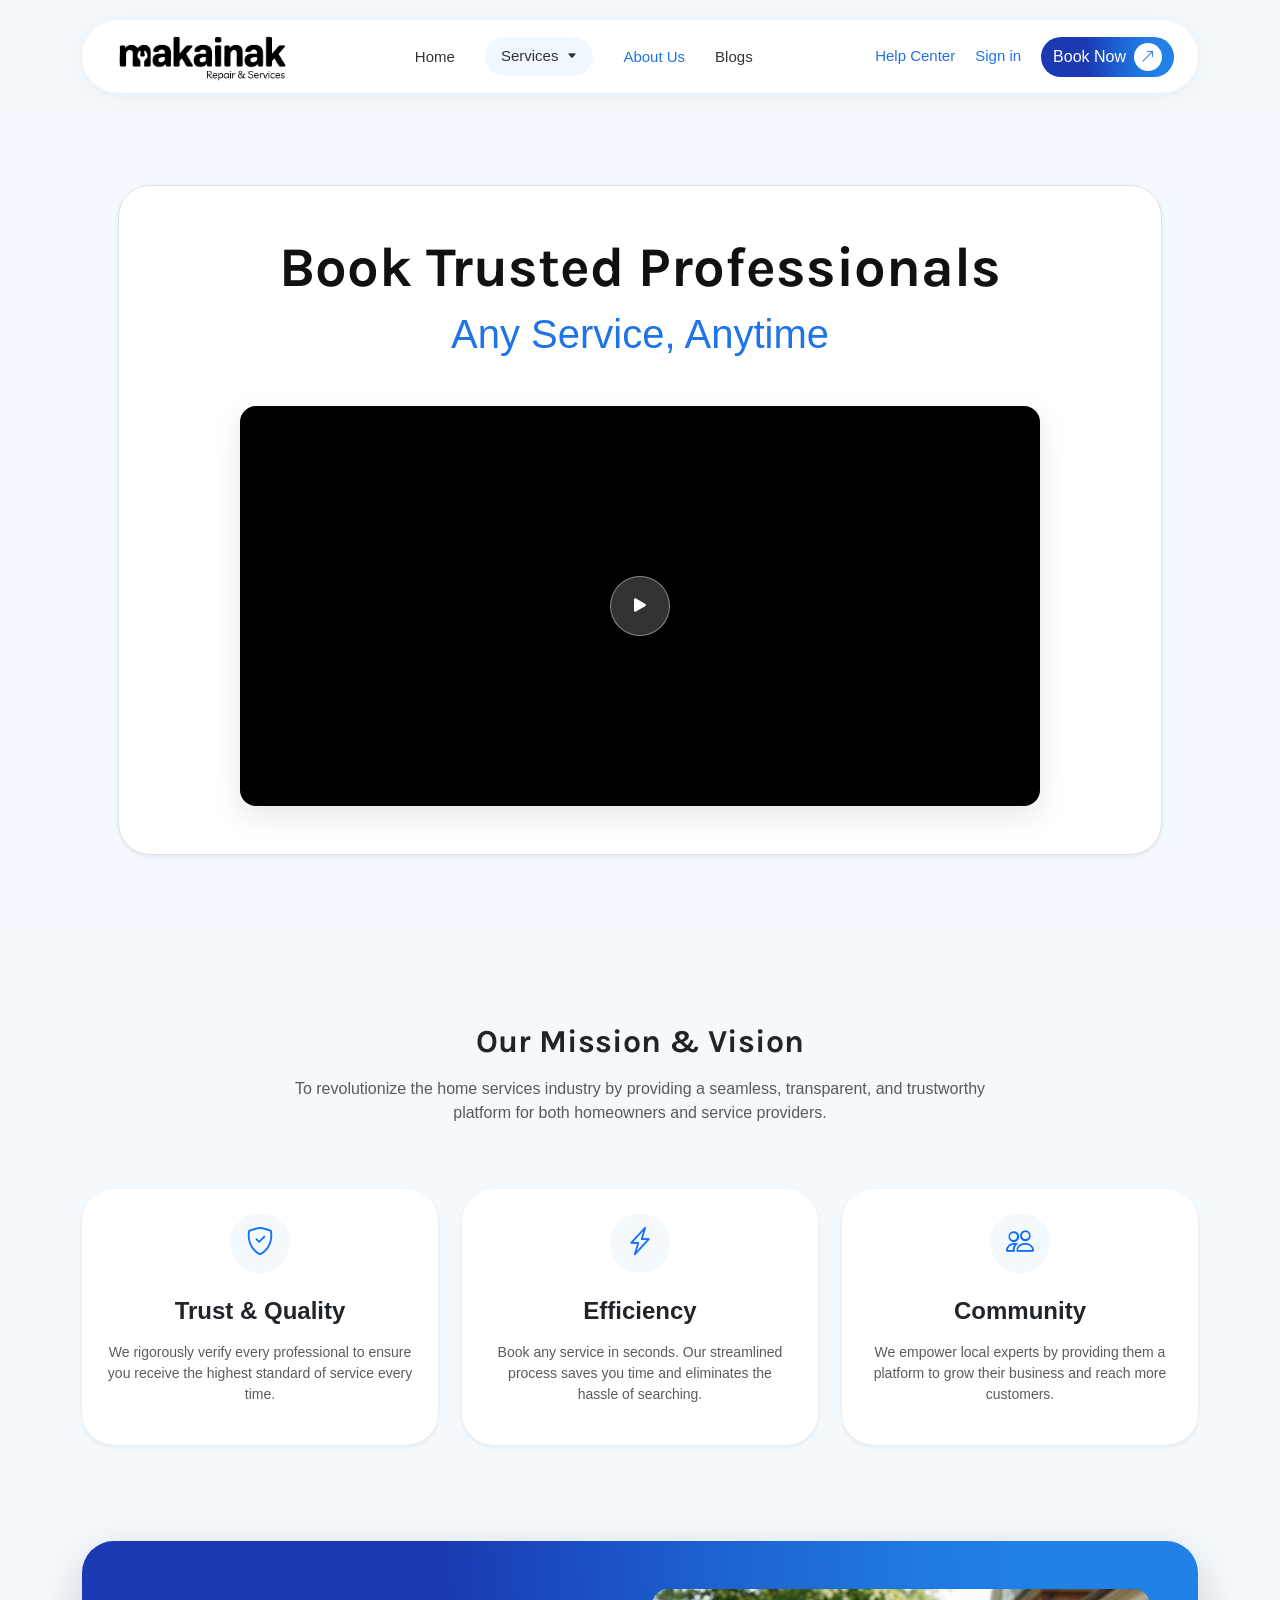
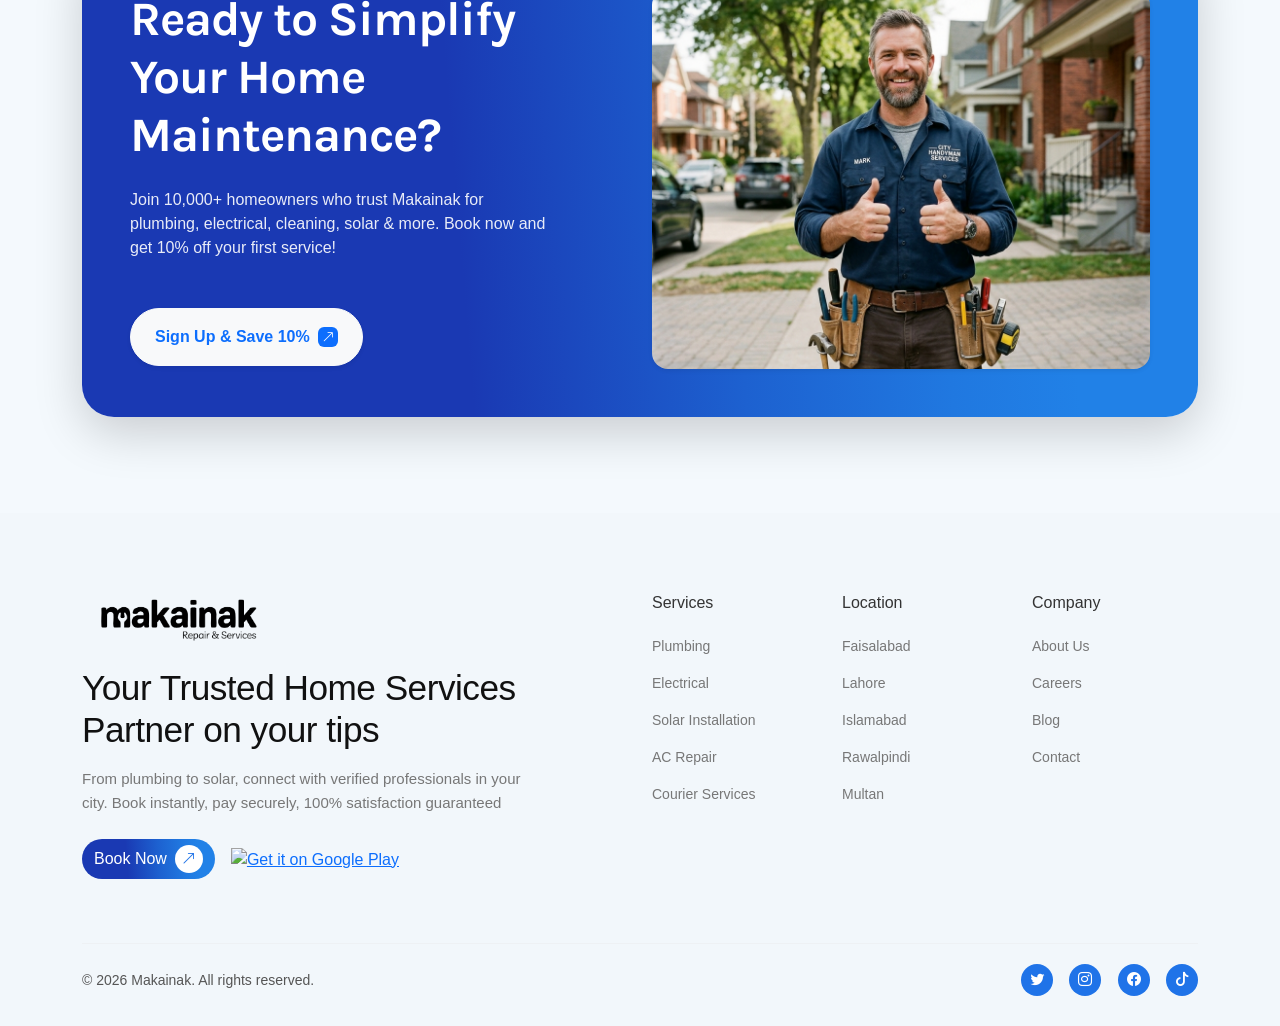
==== about.html @ c87719b9 "about page" ====
<!DOCTYPE html>
<html lang="en">

<head>
  <meta charset="UTF-8">
  <meta name="viewport" content="width=device-width, initial-scale=1">
  <title>About Us | Makainak</title>

  <!-- Bootstrap CSS -->
  <link href="https://cdn.jsdelivr.net/npm/bootstrap@5.3.0/dist/css/bootstrap.min.css" rel="stylesheet">

  <!-- Custom CSS -->
  <link rel="stylesheet" href="assets/css/main.css">

  <!-- Google Fonts -->
  <link rel="preconnect" href="https://fonts.googleapis.com">
  <link rel="preconnect" href="https://fonts.gstatic.com" crossorigin>
  <link href="https://fonts.googleapis.com/css2?family=Karla:wght@400;500;600;700&display=swap" rel="stylesheet">
</head>

<body>

  <!-- Mobile Drawer Overlay -->
  <div class="drawer-overlay"></div>

  <!-- Login Modal -->
  <div class="modal-overlay" id="loginModal">
    <div class="auth-modal">
      <button class="modal-close"><i class="bi bi-x"></i></button>
      <div class="text-center">
        <h2 class="modal-title">Welcome back</h2>
        <p class="modal-subtitle">Sign in to manage your bookings and saved pros.</p>
        
        <button class="google-btn">
          <img src="https://www.google.com/favicon.ico" alt="Google">
          Continue with Google
        </button>

        <div class="auth-divider">or</div>

        <form>
          <div class="input-group-custom">
            <i class="bi bi-envelope"></i>
            <input type="email" class="form-control rounded-pill" placeholder="Email address">
          </div>
          <div class="input-group-custom">
            <i class="bi bi-lock"></i>
            <input type="password" class="form-control rounded-pill" placeholder="Password">
          </div>
          
          <a href="#" class="forgot-link">Forgot password?</a>

          <button type="submit" class="btn-signin">
            Sign in <i class="bi bi-arrow-right-circle-fill"></i>
          </button>
        </form>

        <div class="auth-footer">
          Don't have an account? <a href="#">Sign up</a>
        </div>
      </div>
    </div>
  </div>

  <!-- Mobile Drawer -->
  <div class="mobile-drawer">
    <button class="drawer-close" id="closeDrawer"><i class="bi bi-x"></i></button>
    <ul class="mobile-nav-links">
      <li><a href="index.html">Home</a></li>
      <li class="mobile-dropdown">
        <a href="#" class="mobile-dropdown-toggle">Services <i class="bi bi-caret-down-fill ms-1"
            style="font-size: 10px;"></i></a>
        <ul class="mobile-dropdown-menu">
          <li class="mobile-submenu">
            <a href="#" class="mobile-submenu-toggle">Civil <i class="bi bi-caret-down-fill ms-1"
                style="font-size: 10px;"></i></a>
            <ul class="mobile-sub-menu">
              <li><a href="#">Building Construction</a></li>
              <li><a href="#">Renovation</a></li>
              <li><a href="#">Architecture Design</a></li>
            </ul>
          </li>
          <li class="mobile-submenu">
            <a href="#" class="mobile-submenu-toggle">Electrical <i class="bi bi-caret-down-fill ms-1"
                style="font-size: 10px;"></i></a>
            <ul class="mobile-sub-menu">
              <li><a href="#">Wiring & Installation</a></li>
              <li><a href="#">Appliance Repair</a></li>
              <li><a href="#">Solar Setup</a></li>
            </ul>
          </li>
          <li class="mobile-submenu">
            <a href="#" class="mobile-submenu-toggle">Mechanical <i class="bi bi-caret-down-fill ms-1"
                style="font-size: 10px;"></i></a>
            <ul class="mobile-sub-menu">
              <li><a href="#">HVAC & AC Repair</a></li>
              <li><a href="#">Plumbing</a></li>
              <li><a href="#">Generator Repair</a></li>
            </ul>
          </li>
        </ul>
      </li>
      <li><a href="about.html" class="active">About Us</a></li>
      <li><a href="blog.html">Blogs</a></li>
    </ul>
    <div class="mobile-actions">
      <a href="contact.html" class="help-center-link">Help Center</a>
      <a href="#" class="sign-in-link">Sign in</a>
      <button class="btn booknow mt-3">Book Now <span class="book-icon ms-2"><i
            class="bi bi-arrow-up-right"></i></span></button>
    </div>
  </div>

  <!-- Header Section -->
  <header class="header-wrapper">
    <div class="container">
      <div class="navbar-pill">
        <!-- Logo -->
        <a href="index.html" class="logo">
          <img src="assets/images/logo.png" alt="makainak" class="logo-img">
        </a>

        <!-- Desktop Center Navigation -->
        <ul class="nav-links">
          <li><a href="index.html">Home</a></li>
          <li class="services-dropdown">
            <a href="#">Services <i class="bi bi-caret-down-fill ms-1" style="font-size: 10px;"></i></a>
            <ul class="desktop-dropdown-menu">
              <li class="desktop-dropdown-submenu">
                <a href="#">Civil <i class="bi bi-chevron-right ms-auto"
                    style="font-size: 10px; float: right; margin-top: 5px;"></i></a>
                <ul class="desktop-sub-menu">
                  <li><a href="#">Building Construction</a></li>
                  <li><a href="#">Renovation</a></li>
                  <li><a href="#">Architecture Design</a></li>
                </ul>
              </li>
              <li class="desktop-dropdown-submenu">
                <a href="#">Electrical <i class="bi bi-chevron-right ms-auto"
                    style="font-size: 10px; float: right; margin-top: 5px;"></i></a>
                <ul class="desktop-sub-menu">
                  <li><a href="#">Wiring & Installation</a></li>
                  <li><a href="#">Appliance Repair</a></li>
                  <li><a href="#">Solar Setup</a></li>
                </ul>
              </li>
              <li class="desktop-dropdown-submenu">
                <a href="#">Mechanical <i class="bi bi-chevron-right ms-auto"
                    style="font-size: 10px; float: right; margin-top: 5px;"></i></a>
                <ul class="desktop-sub-menu">
                  <li><a href="#">HVAC & AC Repair</a></li>
                  <li><a href="#">Plumbing</a></li>
                  <li><a href="#">Generator Repair</a></li>
                </ul>
              </li>
            </ul>
          </li>
          <li><a href="about.html" class="active">About Us</a></li>
          <li><a href="#">Blogs</a></li>
        </ul>

        <!-- Desktop Right Actions -->
        <div class="nav-actions">
          <a href="#" class="help-center-link">Help Center</a>
          <a href="#" class="sign-in-link">Sign in</a>
          <button class="btn booknow">Book Now <span class="book-icon ms-2"><i
                class="bi bi-arrow-up-right"></i></span></button>
        </div>

        <!-- Mobile Hamburger Button -->
        <button class="hamburger-btn" id="hamburgerBtn">
          <i class="bi bi-list"></i>
        </button>
      </div>
    </div>
  </header>

  <!-- Hero Section (Video Section) -->
  <section class="py-5">
    <div class="container py-lg-4 px-3 px-md-5">
      <div class="bg-white rounded-5 p-4 p-md-5 shadow-sm border text-center">
        <h1 class="display-4 fw-bold mb-2" style="font-family: 'Karla', sans-serif; color: #111;">Book Trusted Professionals</h1>
        <h2 class="display-6 fw-normal mb-5" style="color: #1f73e8;">Any Service, Anytime</h2>
        
        <div class="video-container-wrapper mx-auto">
          <div class="video-placeholder rounded-4 d-flex align-items-center justify-content-center overflow-hidden">
            <button class="play-btn-large">
              <i class="bi bi-play-fill"></i>
            </button>
          </div>
        </div>
      </div>
    </div>
  </section>


  <!-- Mission Section -->
  <section class="py-5 bg-light-blue">
    <div class="container py-lg-5">
      <div class="row justify-content-center text-center mb-5">
        <div class="col-lg-8">
          <h2 class="fw-bold mb-3" style="font-family: 'Karla', sans-serif;">Our Mission & Vision</h2>
          <p class="text-muted">To revolutionize the home services industry by providing a seamless, transparent, and
            trustworthy platform for both homeowners and service providers.</p>
        </div>
      </div>
      <div class="row g-4">
        <div class="col-md-4">
          <div class="bg-white p-4 rounded-5 shadow-sm h-100 text-center">
            <div class="bg-light-blue rounded-circle d-inline-flex align-items-center justify-content-center mb-4"
              style="width: 60px; height: 60px;">
              <i class="bi bi-shield-check text-primary fs-3"></i>
            </div>
            <h4 class="fw-bold mb-3">Trust & Quality</h4>
            <p class="text-muted small">We rigorously verify every professional to ensure you receive the highest
              standard of service every time.</p>
          </div>
        </div>
        <div class="col-md-4">
          <div class="bg-white p-4 rounded-5 shadow-sm h-100 text-center">
            <div class="bg-light-blue rounded-circle d-inline-flex align-items-center justify-content-center mb-4"
              style="width: 60px; height: 60px;">
              <i class="bi bi-lightning-charge text-primary fs-3"></i>
            </div>
            <h4 class="fw-bold mb-3">Efficiency</h4>
            <p class="text-muted small">Book any service in seconds. Our streamlined process saves you time and
              eliminates the hassle of searching.</p>
          </div>
        </div>
        <div class="col-md-4">
          <div class="bg-white p-4 rounded-5 shadow-sm h-100 text-center">
            <div class="bg-light-blue rounded-circle d-inline-flex align-items-center justify-content-center mb-4"
              style="width: 60px; height: 60px;">
              <i class="bi bi-people text-primary fs-3"></i>
            </div>
            <h4 class="fw-bold mb-3">Community</h4>
            <p class="text-muted small">We empower local experts by providing them a platform to grow their business and
              reach more customers.</p>
          </div>
        </div>
      </div>
    </div>
  </section>

  <!-- CTA Section -->
  <section class="cta-section pb-5 bg-light-blue">
    <div class="container pb-5">
      <div class="cta-card rounded-5 p-4 p-md-5 position-relative overflow-hidden shadow-lg cta-card-gradient">
        <div class="row align-items-center position-relative z-1">

          <div class="col-lg-6 text-white mb-4 mb-lg-0 pe-lg-5">
            <h2 class="cta-heading fw-bold mb-4 cta-heading-large">Ready to Simplify<br>Your Home<br>Maintenance?</h2>
            <p class="cta-desc mb-5 cta-description">Join 10,000+ homeowners who
              trust Makainak for plumbing, electrical, cleaning, solar & more. Book now and get 10% off your first
              service!</p>
            <button
              class="btn btn-light rounded-pill px-4 py-3 text-primary fw-bold shadow-sm d-inline-flex align-items-center">
              Sign Up & Save 10%
              <span
                class="ms-2 bg-primary text-white rounded d-inline-flex justify-content-center align-items-center btn-icon-box">
                <i class="bi bi-arrow-up-right"></i>
              </span>
            </button>
          </div>

          <div class="col-lg-6">
            <img src="assets/images/feature_professional.png" alt="Makainak Professional"
              class="img-fluid rounded-4 shadow w-100 object-fit-cover shadow-sm service-detail-img">
          </div>

        </div>
      </div>
    </div>
  </section>

  <footer class="footer-section">
    <div class="container">
      <div class="row">

        <!-- Left Content -->
        <div class="col-lg-6 col-md-12 mb-4 pe-lg-5">
          <div class="footer-logo mb-4">
            <img src="assets/images/logo.png" alt="makainak" class="logo-img" style="height: 50px;">
          </div>
          <h2 class="main-heading">Your Trusted Home Services <br> Partner on your tips</h2>
          <p class="main-text mt-3 mb-4">
            From plumbing to solar, connect with verified professionals in your city.
            Book instantly, pay securely, 100% satisfaction guaranteed
          </p>

          <div class="d-flex flex-wrap gap-3 mt-4 align-items-center">
            <button class="btn booknow">Book Now <span class="book-icon ms-2"><i
                  class="bi bi-arrow-up-right"></i></span></button>
            <a href="#" class="gplay-badge">
              <img src="https://upload.wikimedia.org/wikipedia/commons/7/78/Google_Play_Store_badge_EN.svg"
                alt="Get it on Google Play">
            </a>
          </div>

        </div>

        <!-- Services -->
        <div class="col-lg-2 col-md-4 col-12 mb-4 footer-col">
          <h5 class="footer-heading d-flex justify-content-between align-items-center">Services <span
              class="toggle-icon d-md-none">+</span></h5>
          <ul class="list-unstyled footer-list">
            <li>Plumbing</li>
            <li>Electrical</li>
            <li>Solar Installation</li>
            <li>AC Repair</li>
            <li>Courier Services</li>
          </ul>
        </div>

        <!-- Location -->
        <div class="col-lg-2 col-md-4 col-12 mb-4 footer-col">
          <h5 class="footer-heading d-flex justify-content-between align-items-center">Location <span
              class="toggle-icon d-md-none">+</span></h5>
          <ul class="list-unstyled footer-list">
            <li>Faisalabad</li>
            <li>Lahore</li>
            <li>Islamabad</li>
            <li>Rawalpindi</li>
            <li>Multan</li>
          </ul>
        </div>

        <!-- Company -->
        <div class="col-lg-2 col-md-4 col-12 mb-4 footer-col">
          <h5 class="footer-heading d-flex justify-content-between align-items-center">Company <span
              class="toggle-icon d-md-none">+</span></h5>
          <ul class="list-unstyled footer-list">
            <li><a href="about.html" class="text-decoration-none text-reset">About Us</a></li>
            <li><a href="#" class="text-decoration-none text-reset">Careers</a></li>
            <li><a href="blog.html" class="text-decoration-none text-reset">Blog</a></li>
            <li><a href="contact.html" class="text-decoration-none text-reset">Contact</a></li>
          </ul>
        </div>

      </div>

      <hr>

      <!-- Bottom Bar -->
      <div class="d-flex flex-column flex-md-row justify-content-between align-items-center">

        <p class="mb-2 mb-md-0">© 2026 Makainak. All rights reserved.</p>

        <div class="social-icons">
          <a href="#"><i class="bi bi-twitter"></i></a>
          <a href="#"><i class="bi bi-instagram"></i></a>
          <a href="#"><i class="bi bi-facebook"></i></a>
          <a href="#"><i class="bi bi-tiktok"></i></a>
        </div>

      </div>
    </div>
  </footer>

  <!-- Bootstrap Icons -->
  <link rel="stylesheet" href="https://cdn.jsdelivr.net/npm/bootstrap-icons@1.10.5/font/bootstrap-icons.css">

  <!-- jQuery, Bootstrap JS and Custom JS -->
  <script src="https://code.jquery.com/jquery-3.7.0.min.js"></script>
  <script src="https://cdn.jsdelivr.net/npm/bootstrap@5.3.0/dist/js/bootstrap.bundle.min.js"></script>
  <script src="assets/js/footer.js"></script>
  <script src="assets/js/header.js"></script>

</body>

</html>
---- assets/css/main.css ----
/* main.css */
body {
  background-color: #f4f9ff;
  font-family: -apple-system, BlinkMacSystemFont, "Segoe UI", Roboto, "Helvetica Neue", Arial, sans-serif;
}

/* =========================================
   HEADER STYLES (Merged from header.css)
   ========================================= */
.header-wrapper {
  background-color: #f2f7fb;
  padding: 20px 0;
  font-family: -apple-system, BlinkMacSystemFont, "Segoe UI", Roboto, "Helvetica Neue", Arial, sans-serif;
}

.navbar-pill {
  background-color: #fff;
  border-radius: 50px;
  padding: 10px 24px;
  display: flex;
  align-items: center;
  justify-content: space-between;
  box-shadow: 0 4px 15px rgba(0, 0, 0, 0.03);
}

.logo {
  text-decoration: none;
  display: flex;
  align-items: center;
  gap: 10px;
}

.logo-img {
  width: 186.35px;
  height: 53.35px;
  object-fit: contain;
}

.logo span {
  font-size: 10px;
  font-weight: 500;
  color: #666;
  margin-top: 2px;
}

.nav-links {
  display: flex;
  align-items: center;
  gap: 30px;
  margin: 0;
  padding: 0;
  list-style: none;
}

.nav-links a {
  text-decoration: none;
  color: #333;
  font-size: 15px;
  font-weight: 500;
  transition: color 0.2s;
}

.nav-links a:hover,
.nav-links a.active {
  color: #1f73e8;
}

.nav-links li.services-dropdown {
  position: relative;
}

.nav-links li.services-dropdown>a {
  background-color: #f0f7ff;
  color: #333;
  padding: 8px 16px;
  border-radius: 20px;
  display: flex;
  align-items: center;
  gap: 5px;
}

.desktop-dropdown-menu {
  display: none;
  position: absolute;
  top: 100%;
  left: 0;
  background-color: #fff;
  min-width: 200px;
  box-shadow: 0 8px 24px rgba(0, 0, 0, 0.1);
  border-radius: 12px;
  padding: 10px 0;
  margin-top: 15px;
  list-style: none;
  z-index: 1000;
  opacity: 0;
  visibility: hidden;
  transition: all 0.3s ease;
}

.services-dropdown:hover>.desktop-dropdown-menu {
  display: block;
  opacity: 1;
  visibility: visible;
  margin-top: 5px;
}

.desktop-dropdown-menu li {
  position: relative;
}

.desktop-dropdown-menu a {
  display: flex !important;
  align-items: center;
  padding: 10px 20px;
  color: #333 !important;
  font-size: 14px !important;
  font-weight: 500 !important;
  background: none !important;
  border-radius: 0 !important;
}

.desktop-dropdown-menu a:hover {
  background-color: #f0f7ff !important;
  color: #1f73e8 !important;
}

.desktop-sub-menu {
  display: none;
  position: absolute;
  top: 0;
  left: 100%;
  margin-left: 15px;
  background-color: #fff;
  min-width: 220px;
  box-shadow: 0 8px 24px rgba(0, 0, 0, 0.1);
  border-radius: 12px;
  padding: 10px 0;
  list-style: none;
  z-index: 1001;
  opacity: 0;
  visibility: hidden;
  transition: all 0.3s ease;
}

.desktop-dropdown-submenu:hover>.desktop-sub-menu {
  display: block;
  opacity: 1;
  visibility: visible;
  margin-left: 0;
}

.nav-actions {
  display: flex;
  align-items: center;
  gap: 20px;
}

.nav-actions a {
  text-decoration: none;
  font-size: 15px;
  font-weight: 500;
}

.help-center-link,
.sign-in-link {
  color: #1f73e8;
}

.hamburger-btn {
  display: none;
  background: none;
  border: none;
  font-size: 28px;
  color: #333;
  cursor: pointer;
  padding: 0;
}

.drawer-overlay {
  position: fixed;
  top: 0;
  left: 0;
  width: 100vw;
  height: 100vh;
  background: rgba(0, 0, 0, 0.5);
  z-index: 1040;
  opacity: 0;
  visibility: hidden;
  transition: opacity 0.3s ease, visibility 0.3s ease;
}

.drawer-overlay.open {
  opacity: 1;
  visibility: visible;
}

.mobile-drawer {
  position: fixed;
  top: 0;
  left: -300px;
  width: 280px;
  height: 100vh;
  background: #fff;
  z-index: 1050;
  box-shadow: 2px 0 15px rgba(0, 0, 0, 0.1);
  transition: left 0.3s ease;
  padding: 20px;
  display: flex;
  flex-direction: column;
}

.mobile-drawer.open {
  left: 0;
}

.drawer-close {
  align-self: flex-end;
  background: none;
  border: none;
  font-size: 28px;
  cursor: pointer;
  color: #333;
  margin-bottom: 20px;
}

.mobile-nav-links {
  list-style: none;
  padding: 0;
  margin: 0;
  display: flex;
  flex-direction: column;
  gap: 20px;
}

.mobile-nav-links a {
  text-decoration: none;
  color: #333;
  font-size: 18px;
  font-weight: 500;
}

.mobile-nav-links a.active {
  color: #1f73e8;
}

.mobile-actions {
  margin-top: auto;
  display: flex;
  flex-direction: column;
  gap: 15px;
  padding-bottom: 20px;
}

.mobile-dropdown-menu,
.mobile-sub-menu {
  display: none;
  list-style: none;
  padding-left: 15px;
  margin-top: 10px;
  gap: 10px;
  flex-direction: column;
}

.mobile-dropdown-menu a,
.mobile-sub-menu a {
  font-size: 16px;
  font-weight: 400;
}

.mobile-dropdown-toggle,
.mobile-submenu-toggle {
  display: flex;
  justify-content: space-between;
  align-items: center;
  width: 100%;
}

/* =========================================
   HERO & SEARCH STYLES
   ========================================= */
.hero-section {
  padding: 20px 0 20px;
}

.hero-heading {
  font-family: 'Karla', sans-serif;
  font-weight: 400;
  font-style: normal;
  font-size: 70px;
  line-height: 110%;
  letter-spacing: -0.06em;
  text-align: center;
  color: rgba(0, 0, 0, 1);
  margin-bottom: 5px;
}

.hero-subheading {
  font-family: 'Karla', sans-serif;
  font-weight: 400;
  font-style: normal;
  font-size: 70px;
  line-height: 110%;
  letter-spacing: -0.06em;
  text-align: center;
  margin-bottom: 30px;
  color: #2181E7;
}

.search-bar-wrapper {
  max-width: 600px;
}

.search-bar {
  background: white;
  border-radius: 50px;
  padding: 5px 5px 5px 20px;
  box-shadow: 0 4px 15px rgba(0, 0, 0, 0.05);
  border: 1px solid #e88c30;
}

.search-bar .input-group-text {
  border-radius: 50px 0 0 50px;
  color: #6c757d;
  background: transparent;
  padding-left: 0;
}

.search-bar input {
  background: transparent;
  font-size: 15px;
}

.search-bar input:focus {
  box-shadow: none;
}

.toggle-wrapper {
  margin-top: 20px;
}

.toggle-group {
  border: 1px solid #e6f0ff;
  border-radius: 50px;
}

.btn-toggle {
  font-size: 14px;
  transition: all 0.2s;
}

.btn-toggle.active {
  background-color: #e6f0ff;
  color: #1f73e8;
  font-weight: 600;
}

/* =========================================
   SERVICES & CARDS
   ========================================= */
.services-section {
  padding: 20px 0 40px;
}

.service-card {
  background: #fff;
  border-radius: 16px;
  overflow: hidden;
  box-shadow: 0 4px 15px rgba(0, 0, 0, 0.03);
  transition: transform 0.2s ease, box-shadow 0.2s ease;
  border: 1px solid #eaeaea;
  height: 100%;
}

.service-card.active-card {
  border: 1px solid #e88c30;
}

.service-card:hover {
  transform: translateY(-5px);
  box-shadow: 0 10px 25px rgba(0, 0, 0, 0.08);
}

.service-image-wrapper {
  height: 220px;
  overflow: hidden;
  background: #f0f7ff;
}

.service-image-wrapper img {
  width: 100%;
  height: 100%;
  object-fit: cover;
}

.service-content h5 {
  font-size: 1.1rem;
  font-weight: 600;
  color: #222;
}

/* =========================================
   BENEFITS SECTION
   ========================================= */
.benefits-section {
  padding: 60px 0;
}

.benefits-heading {
  font-size: 2.5rem;
  font-weight: 700;
  color: #1a1a1a;
  margin-bottom: 5px;
  letter-spacing: -0.5px;
}

.benefits-subheading {
  font-size: 2rem;
  font-weight: 500;
  letter-spacing: -0.5px;
}

.video-placeholder {
  background-color: #000;
  min-height: 400px;
  position: relative;
  box-shadow: 0 10px 30px rgba(0, 0, 0, 0.1);
}

.play-btn {
  transition: transform 0.2s;
  color: #333;
}

.play-btn:hover {
  transform: scale(1.1);
  color: #1f73e8;
}

.video-container-wrapper {
  max-width: 800px;
  width: 100%;
}

.play-btn-large {
  width: 60px;
  height: 60px;
  background: rgba(255, 255, 255, 0.2);
  border: 1px solid rgba(255, 255, 255, 0.4);
  backdrop-filter: blur(5px);
  border-radius: 50%;
  color: white;
  display: flex;
  align-items: center;
  justify-content: center;
  font-size: 24px;
  cursor: pointer;
  transition: all 0.3s;
}

.play-btn-large:hover {
  background: rgba(255, 255, 255, 0.4);
  transform: scale(1.1);
}

.app-card {
  background: linear-gradient(85.26deg, #1A39B3 33.96%, #1A3CB5 35.54%, #1D61D0 57.61%, #2078E0 75.47%, #2181E7 86.51%);
  box-shadow: 0 10px 30px rgba(31, 115, 232, 0.2);
}

.phone-mockup {
  box-shadow: 0 5px 15px rgba(0, 0, 0, 0.2);
}

.feature-item {
  transition: transform 0.2s;
  border: 1px solid #eaeaea;
}

.feature-item:hover {
  transform: translateX(5px);
  border-color: #d0e1f9;
}

/* =========================================
   PLATFORM & HOW IT WORKS
   ========================================= */
.platform-features-section {
  padding-bottom: 60px;
}

.platform-heading {
  font-size: 2.5rem;
  font-weight: 600;
  color: #1a1a1a;
  letter-spacing: -0.5px;
}

.feature-title {
  font-size: 2rem;
  font-weight: 600;
  color: #1a1a1a;
  letter-spacing: -0.5px;
}

.how-it-works-section {
  background: linear-gradient(85.26deg, #1A39B3 33.96%, #1A3CB5 35.54%, #1D61D0 57.61%, #2078E0 75.47%, #2181E7 86.51%);
}

.how-it-works-heading {
  font-family: 'Karla', sans-serif;
  font-weight: 500;
  font-size: 3rem;
  letter-spacing: -1px;
}

.timeline-circle {
  width: 32px;
  height: 32px;
  padding: 8px;
  box-shadow: 0 4px 10px rgba(0, 0, 0, 0.1);
}

.timeline-dot {
  background-color: #1A39B3 !important;
}

.custom-carousel-btn {
  width: 45px;
  height: 45px;
  border-radius: 50%;
  display: flex;
  align-items: center;
  justify-content: center;
  background-color: white;
  border: 1px solid #e0e0e0;
  color: #1a1a1a;
  transition: all 0.3s ease;
}

.custom-carousel-btn:hover,
.custom-carousel-btn:focus,
.custom-carousel-btn:active {
  background-color: #1A39B3 !important;
  color: white !important;
  border-color: #1A39B3 !important;
}

.video-card {
  transition: transform 0.2s ease, box-shadow 0.2s ease;
}

.video-card:hover {
  transform: translateY(-5px);
  box-shadow: 0 10px 25px rgba(0, 0, 0, 0.15) !important;
}

.play-btn-overlay {
  background-color: rgba(255, 255, 255, 0.2) !important;
  backdrop-filter: blur(5px);
  transition: background-color 0.2s ease, transform 0.2s ease;
}

.video-card:hover .play-btn-overlay {
  background-color: rgba(255, 255, 255, 0.4) !important;
  transform: scale(1.05);
}

/* =========================================
   FOOTER STYLES (Merged from footer.css)
   ========================================= */
.footer-section {
  background: #f2f7fb;
  padding: 80px 0 30px;
  font-family: -apple-system, BlinkMacSystemFont, "Segoe UI", Roboto, "Helvetica Neue", Arial, sans-serif;
  color: #333;
}

.main-heading {
  font-weight: 500;
  font-size: 2.2rem;
  line-height: 1.2;
  color: #111;
  letter-spacing: -0.5px;
}

.main-text {
  color: #777;
  font-size: 15px;
  line-height: 1.6;
  max-width: 450px;
}

.book-icon {
  background: #fff;
  color: #1f73e8;
  border-radius: 50%;
  width: 28px;
  height: 28px;
  display: flex;
  align-items: center;
  justify-content: center;
  font-size: 14px;
}

.gplay-badge img {
  height: 48px;
  transition: all 0.3s ease;
}

.gplay-badge:hover img {
  transform: translateY(-2px);
  box-shadow: 0 6px 15px rgba(0, 0, 0, 0.15);
  border-radius: 6px;
}

.footer-heading {
  font-weight: 500;
  font-size: 16px;
  color: #333;
  margin-bottom: 24px;
  cursor: default;
}

.footer-list {
  margin-bottom: 0;
  list-style: none;
  padding: 0;
}

.footer-list li {
  margin-bottom: 16px;
  font-size: 14px;
  color: #777;
  cursor: pointer;
  transition: color 0.2s ease;
}

.footer-list li:hover {
  color: #1f73e8;
}

.footer-section hr {
  margin: 40px 0 20px;
  border-color: #ddd;
}

.footer-section p.mb-2 {
  color: #555;
  font-size: 14px;
}

.social-icons a {
  margin-left: 12px;
  color: #fff;
  background: #1f73e8;
  width: 32px;
  height: 32px;
  border-radius: 50%;
  display: inline-flex;
  align-items: center;
  justify-content: center;
  font-size: 14px;
  text-decoration: none;
  transition: background 0.2s ease;
}

.social-icons a:hover {
  background: #165ab8;
  color: #fff;
}

.toggle-icon {
  font-size: 18px;
  font-weight: 400;
  color: #555;
}

/* =========================================
   GLOBAL UTILITIES
   ========================================= */
.btn-primary,
.booknow,
.badge.bg-primary,
.btn-gradient {
  background: linear-gradient(85.26deg, #1A39B3 33.96%, #1A3CB5 35.54%, #1D61D0 57.61%, #2078E0 75.47%, #2181E7 86.51%) !important;
  border: none !important;
  color: white !important;
  display: inline-flex;
  align-items: center;
  justify-content: center;
  border-radius: 30px !important;
  font-weight: 500;
  transition: all 0.3s ease-in-out;
  position: relative;
  overflow: hidden;
}

.btn-primary:hover,
.booknow:hover,
.btn-gradient:hover {
  transform: translateY(-3px);
  box-shadow: 0 10px 20px rgba(26, 57, 179, 0.3) !important;
  filter: brightness(1.1);
  color: white !important;
}

.btn-primary:active,
.booknow:active,
.btn-gradient:active {
  transform: translateY(-1px);
}


.search-bar .btn-primary {
  width: 200px;
  height: 54px;
  padding: 14px 32px !important;
}

/* Services Detail Page Styles */
.bg-light-blue {
  background-color: #f4f9fd !important;
}

.service-detail-wrapper {
  min-height: 70vh;
}

.service-detail-card {
  max-width: 1100px;
}

.service-detail-img {
  height: 380px;
}

.badge-soft-primary {
  background-color: #e6f0fa;
  color: #0d6efd;
  font-weight: 500;
}

.service-detail-heading {
  font-family: 'Karla', sans-serif;
  font-size: 2.5rem;
  letter-spacing: -0.5px;
}

.price-old {
  font-size: 1.5rem;
}

.price-current {
  font-size: 1.8rem;
}

.btn-gradient {
  background: linear-gradient(85.26deg, #1A39B3 33.96%, #1A3CB5 35.54%, #1D61D0 57.61%, #2078E0 75.47%, #2181E7 86.51%);
  border: none;
}

.btn-icon-box {
  width: 20px;
  height: 20px;
  font-size: 12px;
}

.text-small-head {
  font-size: 0.95rem;
}

.service-info-text {
  line-height: 1.7;
  font-size: 0.95rem;
}

.cta-card-gradient {
  background: linear-gradient(85.26deg, #1A39B3 33.96%, #1A3CB5 35.54%, #1D61D0 57.61%, #2078E0 75.47%, #2181E7 86.51%);
}

.cta-heading-large {
  font-family: 'Karla', sans-serif;
  font-size: 3rem;
  line-height: 1.2;
  letter-spacing: -1px;
}

.cta-description {
  font-size: 1rem;
  opacity: 0.9;
  max-width: 90%;
}

/* =========================================
   RESPONSIVE QUERIES
   ========================================= */
@media (max-width: 991px) {
  .nav-links,
  .nav-actions .help-center-link,
  .nav-actions .sign-in-link,
  .nav-actions .booknow {
    display: none;
  }

  .hamburger-btn {
    display: block;
  }

  .navbar-pill {
    padding: 10px 20px;
  }

  .video-placeholder {
    min-height: 300px;
  }

  .service-detail-img {
    height: 300px;
  }

  .service-detail-heading {
    font-size: 2rem;
  }

  .cta-heading-large {
    font-size: 2.2rem;
  }
}

@media (max-width: 768px) {
  .hero-section {
    padding: 40px 0 20px;
  }

  .hero-heading {
    font-size: 40px;
  }

  .hero-subheading {
    font-size: 40px;
    margin-bottom: 20px;
  }

  .search-bar {
    padding: 10px 15px;
    border-radius: 20px;
    flex-direction: column;
    gap: 10px;
  }

  .search-bar .input-group-text {
    display: none;
  }

  .search-bar input {
    text-align: center;
    padding: 10px 0;
  }

  .search-bar .btn-primary {
    width: 100% !important;
    border-radius: 50px !important;
    padding: 12px 0;
    height: auto !important;
  }

  .toggle-group {
    width: 100%;
    justify-content: center;
  }

  .btn-toggle {
    flex: 1;
    font-size: 13px;
    padding: 10px 10px !important;
  }

  .benefits-section {
    padding: 40px 0;
  }

  .benefits-heading {
    font-size: 1.8rem;
  }

  .benefits-subheading {
    font-size: 1.5rem;
  }

  .video-placeholder {
    min-height: 250px;
  }

  .how-it-works-heading {
    font-size: 2rem;
  }

  .cta-heading {
    font-size: 2rem !important;
  }
}

@media (max-width: 767px) {
  .footer-heading {
    cursor: pointer;
    margin-bottom: 12px;
    padding: 10px 0;
    border-bottom: 1px solid rgba(0, 0, 0, 0.05);
  }

  .footer-list {
    display: none;
    padding-bottom: 15px;
  }

  .footer-list li {
    margin-bottom: 12px;
  }

  .social-icons {
    margin-top: 15px;
    justify-content: center;
    display: flex;
  }

  .social-icons a {
    margin: 0 6px;
  }

  .footer-col {
    margin-bottom: 0 !important;
  }

  .main-heading {
    font-size: 1.8rem;
  }
}

/* =========================================
   SUCCESS POPUP STYLES
   ========================================= */
.success-popup-wrapper {
  background-color: #f4f9ff;
  min-height: 100vh;
  display: flex;
  align-items: center;
  justify-content: center;
  padding: 20px;
}

.success-card {
  background: white;
  border-radius: 30px;
  max-width: 650px;
  width: 100%;
  padding: 40px 30px;
  box-shadow: 0 10px 40px rgba(0, 0, 0, 0.05);
  text-align: center;
}

.service-tag {
  background-color: #eef5ff;
  color: #1a39b3;
  padding: 6px 18px;
  border-radius: 50px;
  font-size: 13px;
  font-weight: 500;
  display: inline-block;
  margin-bottom: 15px;
}

.success-title {
  font-family: 'Karla', sans-serif;
  font-size: 1.8rem;
  font-weight: 700;
  color: #111;
  margin-bottom: 30px;
}

/* Progress Steps */
.booking-steps {
  display: flex;
  justify-content: center;
  align-items: center;
  gap: 12px;
  margin-bottom: 40px;
}

.step-item {
  display: flex;
  align-items: center;
  gap: 8px;
  color: #777;
  font-size: 13px;
  font-weight: 500;
}

.step-circle {
  width: 30px;
  height: 30px;
  border-radius: 50%;
  background: linear-gradient(135deg, #1a39b3, #2181e7);
  color: white;
  display: flex;
  align-items: center;
  justify-content: center;
  font-size: 14px;
}

.step-line {
  width: 40px;
  height: 2px;
  background-color: #1d61d0;
}

/* Success Inner Box */
.success-inner-box {
  background-color: #f0f7ff;
  border-radius: 25px;
  padding: 30px 20px;
  margin-bottom: 30px;
  position: relative;
}

.success-icon-container {
  width: 80px;
  height: 80px;
  background: linear-gradient(135deg, #e88c30, #f7b733);
  border-radius: 50%;
  display: flex;
  align-items: center;
  justify-content: center;
  margin: -70px auto 20px;
  border: 6px solid white;
  box-shadow: 0 8px 15px rgba(232, 140, 48, 0.2);
}

.success-icon-container i {
  font-size: 32px;
  color: white;
}

.confirmation-msg-title {
  color: #4a2b11;
  font-weight: 700;
  font-size: 1.3rem;
  margin-bottom: 10px;
}

.confirmation-msg-text {
  color: #777;
  font-size: 0.9rem;
  max-width: 500px;
  margin: 0 auto 20px;
  line-height: 1.5;
}

.divider-line {
  height: 1px;
  background-color: #1d61d0;
  width: 100%;
  max-width: 400px;
  margin: 0 auto 30px;
  opacity: 0.3;
}

.support-links {
  display: flex;
  justify-content: center;
  gap: 30px;
  font-size: 14px;
  font-weight: 500;
}

.support-links a {
  text-decoration: none;
  color: #2181e7;
  display: flex;
  align-items: center;
  gap: 8px;
}

.success-actions {
  display: flex;
  justify-content: center;
  gap: 15px;
}

.btn-homepage {
  border: 1px solid #1a39b3;
  color: #1a39b3;
  background: white;
  border-radius: 50px;
  padding: 12px 30px;
  font-weight: 600;
  transition: all 0.3s ease;
}

.btn-homepage:hover {
  background-color: #f4f9ff;
  transform: translateY(-2px);
}

.btn-track {
  background: linear-gradient(85.26deg, #1A39B3 33.96%, #1D61D0 57.61%, #2181E7 86.51%);
  color: white;
  border-radius: 50px;
  padding: 12px 30px;
  font-weight: 600;
  border: none;
  transition: all 0.3s ease;
}

.btn-track:hover {
  transform: translateY(-2px);
  box-shadow: 0 10px 20px rgba(26, 57, 179, 0.2);
  color: white;
}

/* Responsive Popup */
@media (max-width: 768px) {
  .success-card {
    padding: 60px 20px 40px;
    border-radius: 30px;
  }
  
  .success-title {
    font-size: 1.8rem;
  }
  
  .booking-steps {
    flex-direction: column;
    gap: 10px;
  }
  
  .step-line {
    width: 2px;
    height: 20px;
  }
  
  .success-inner-box {
    padding: 30px 15px;
  }
  
  .support-links {
    flex-direction: column;
    gap: 15px;
  }
  
  .success-actions {
    flex-direction: column;
  }
  
  .btn-homepage, .btn-track {
    width: 100%;
  }
}

/* =========================================
   MODAL SYSTEM
   ========================================= */
.modal-overlay {
  position: fixed;
  top: 0;
  left: 0;
  width: 100%;
  height: 100%;
  background: rgba(0, 0, 0, 0.4);
  backdrop-filter: blur(4px);
  z-index: 2000;
  display: none;
  align-items: center;
  justify-content: center;
  padding: 20px;
}

.modal-overlay.active {
  display: flex;
}

.auth-modal {
  background: white;
  border-radius: 30px;
  width: 100%;
  max-width: 450px;
  padding: 40px;
  position: relative;
  box-shadow: 0 20px 60px rgba(0, 0, 0, 0.1);
  animation: modalFadeIn 0.3s ease-out;
}

@keyframes modalFadeIn {
  from { opacity: 0; transform: translateY(20px); }
  to { opacity: 1; transform: translateY(0); }
}

.modal-close {
  position: absolute;
  top: 20px;
  right: 20px;
  width: 32px;
  height: 32px;
  border-radius: 50%;
  background: #fff5f5;
  color: #ff5a5a;
  display: flex;
  align-items: center;
  justify-content: center;
  cursor: pointer;
  border: none;
  transition: all 0.2s;
}

.modal-close:hover {
  background: #ffe0e0;
  transform: rotate(90deg);
}

.modal-title {
  color: #1a39b3;
  font-family: 'Karla', sans-serif;
  font-weight: 700;
  font-size: 1.8rem;
  margin-bottom: 8px;
}

.modal-subtitle {
  color: #777;
  font-size: 0.9rem;
  margin-bottom: 30px;
}

.google-btn {
  width: 100%;
  padding: 12px;
  border: 1px solid #e0e0e0;
  background: white;
  border-radius: 50px;
  display: flex;
  align-items: center;
  justify-content: center;
  gap: 10px;
  font-weight: 500;
  font-size: 0.9rem;
  color: #333;
  transition: all 0.2s;
  margin-bottom: 20px;
}

.google-btn:hover {
  background: #f9f9f9;
  border-color: #ccc;
}

.google-btn img {
  width: 18px;
}

.auth-divider {
  display: flex;
  align-items: center;
  text-align: center;
  margin-bottom: 20px;
  color: #aaa;
  font-size: 0.8rem;
}

.auth-divider::before,
.auth-divider::after {
  content: '';
  flex: 1;
  border-bottom: 1px solid #eee;
}

.auth-divider:not(:empty)::before { margin-right: 15px; }
.auth-divider:not(:empty)::after { margin-left: 15px; }

.input-group-custom {
  position: relative;
  margin-bottom: 15px;
}

.input-group-custom i {
  position: absolute;
  left: 18px;
  top: 50%;
  transform: translateY(-50%);
  color: #aaa;
  font-size: 14px;
}

.input-group-custom .form-control {
  padding-left: 45px;
  background: #f8f9fa;
  border: 1px solid #f1f1f1;
  height: 48px;
  font-size: 0.9rem;
}

.input-group-custom .form-control:focus {
  background: white;
  border-color: #1a39b3;
  box-shadow: none;
}

.forgot-link {
  display: block;
  text-align: right;
  font-size: 0.85rem;
  color: #2181e7;
  text-decoration: none;
  margin-bottom: 25px;
}

.btn-signin {
  background: linear-gradient(85.26deg, #1A39B3 33.96%, #2181E7 86.51%);
  color: white;
  width: 100%;
  padding: 14px;
  border-radius: 50px;
  border: none;
  font-weight: 600;
  display: flex;
  align-items: center;
  justify-content: center;
  gap: 10px;
  transition: all 0.3s;
}

.btn-signin:hover {
  transform: translateY(-2px);
  box-shadow: 0 8px 20px rgba(26, 57, 179, 0.2);
}

.auth-footer {
  text-align: center;
  margin-top: 25px;
  font-size: 0.85rem;
  color: #777;
}

.auth-footer a {
  color: #2181e7;
  font-weight: 600;
  text-decoration: none;
}

@media (max-width: 576px) {
  .auth-modal {
    padding: 30px 20px;
  }
}
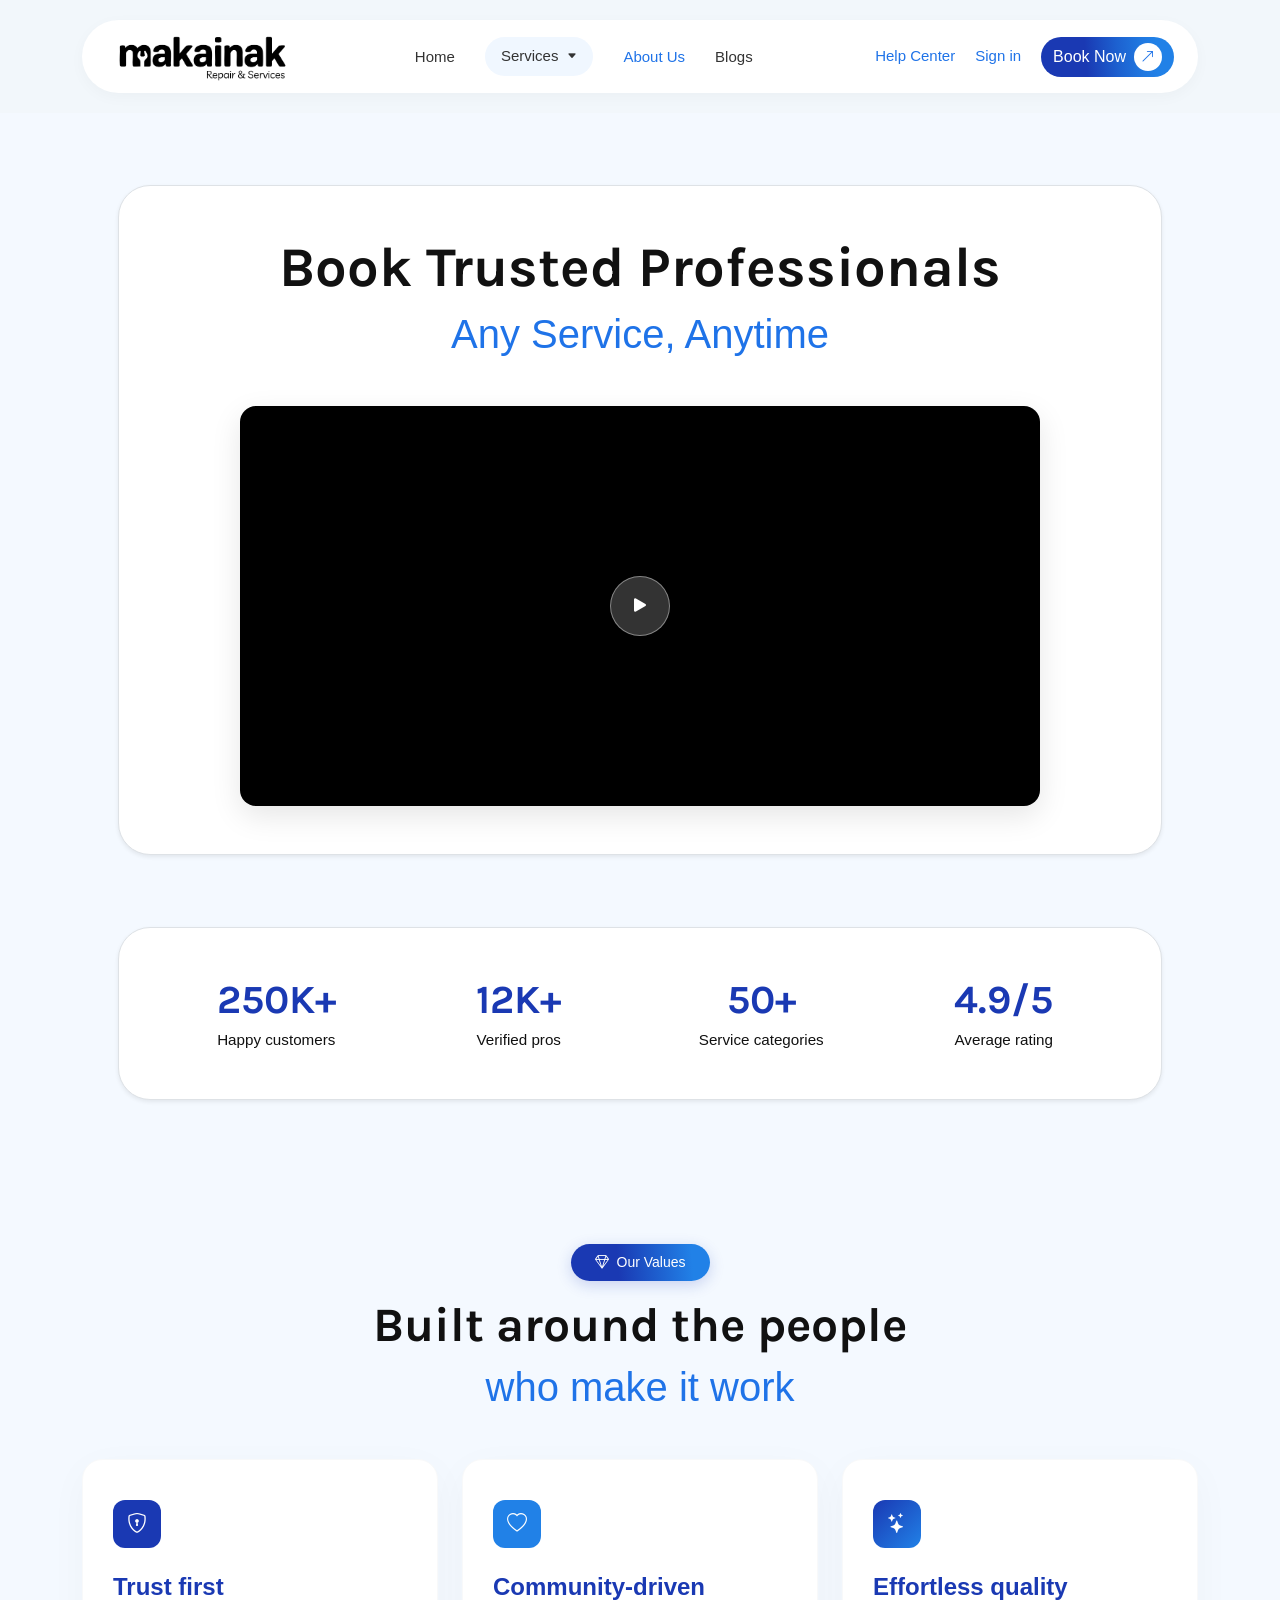
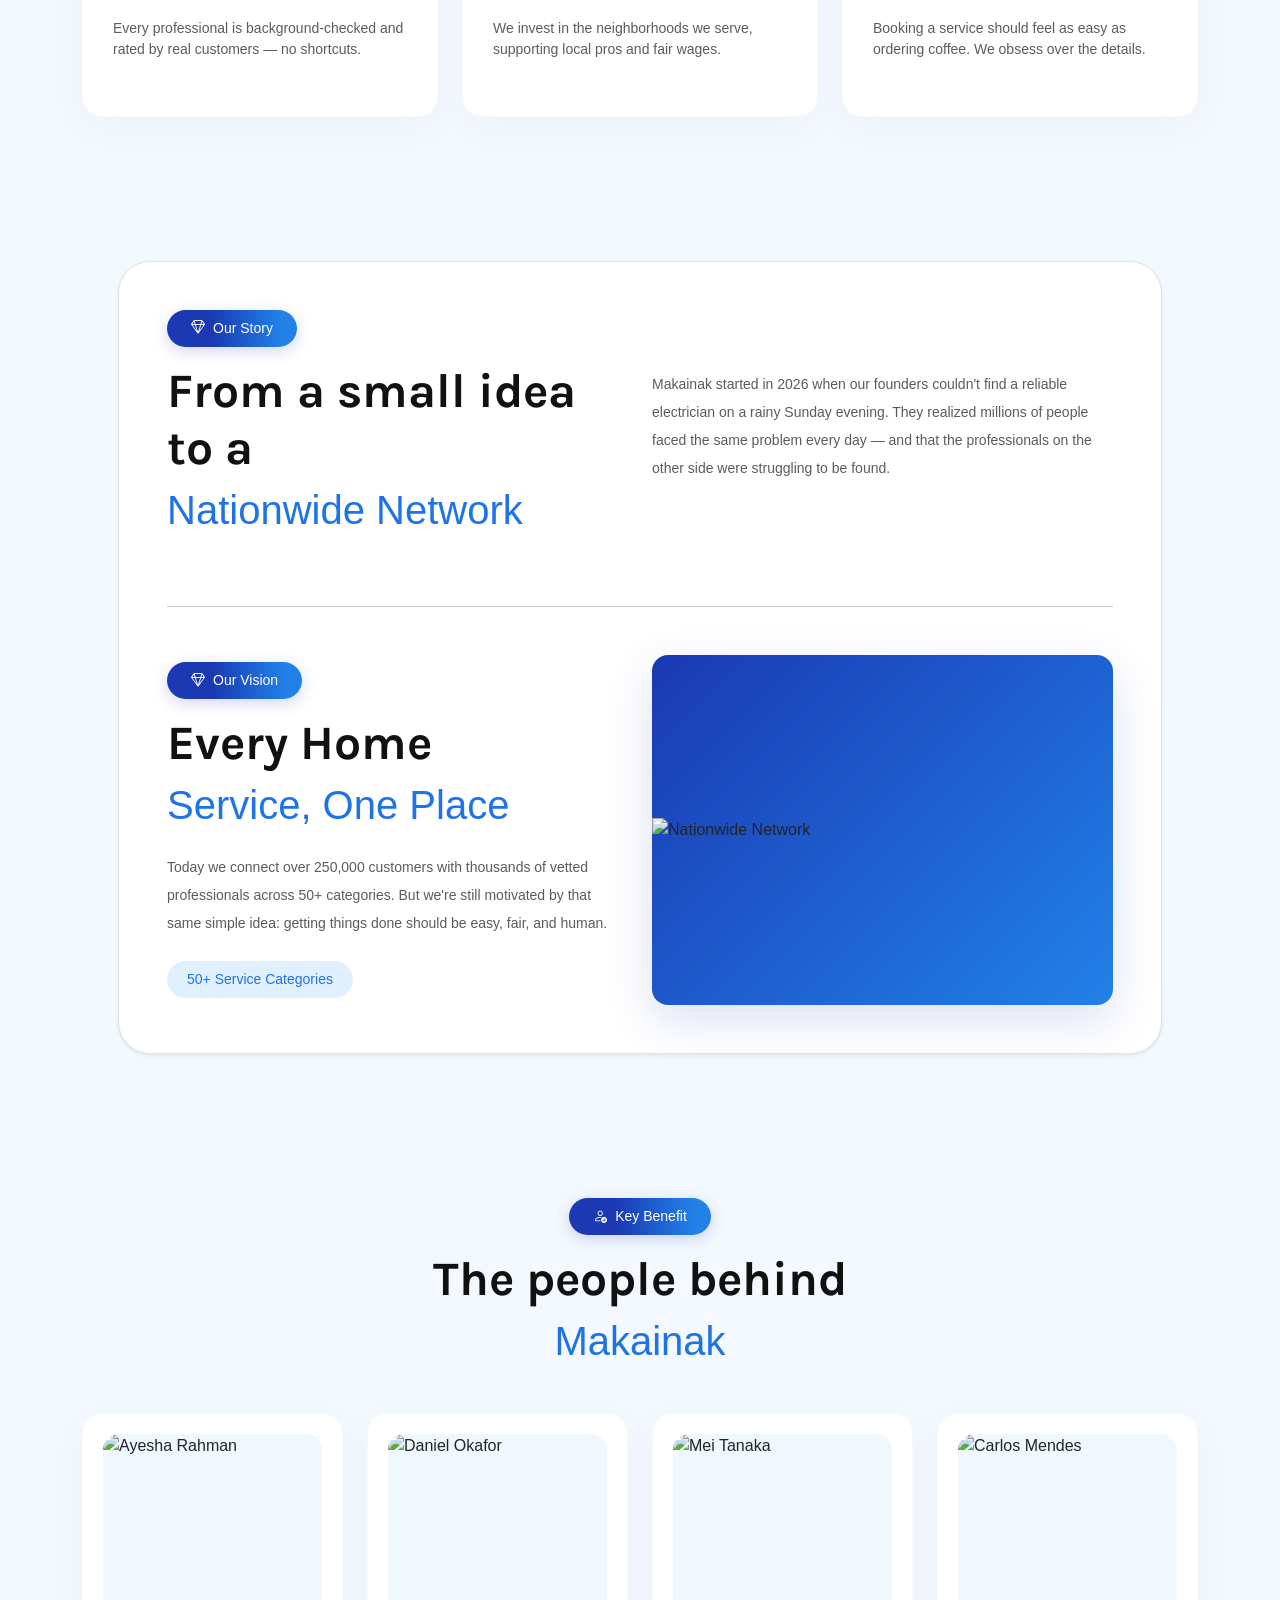
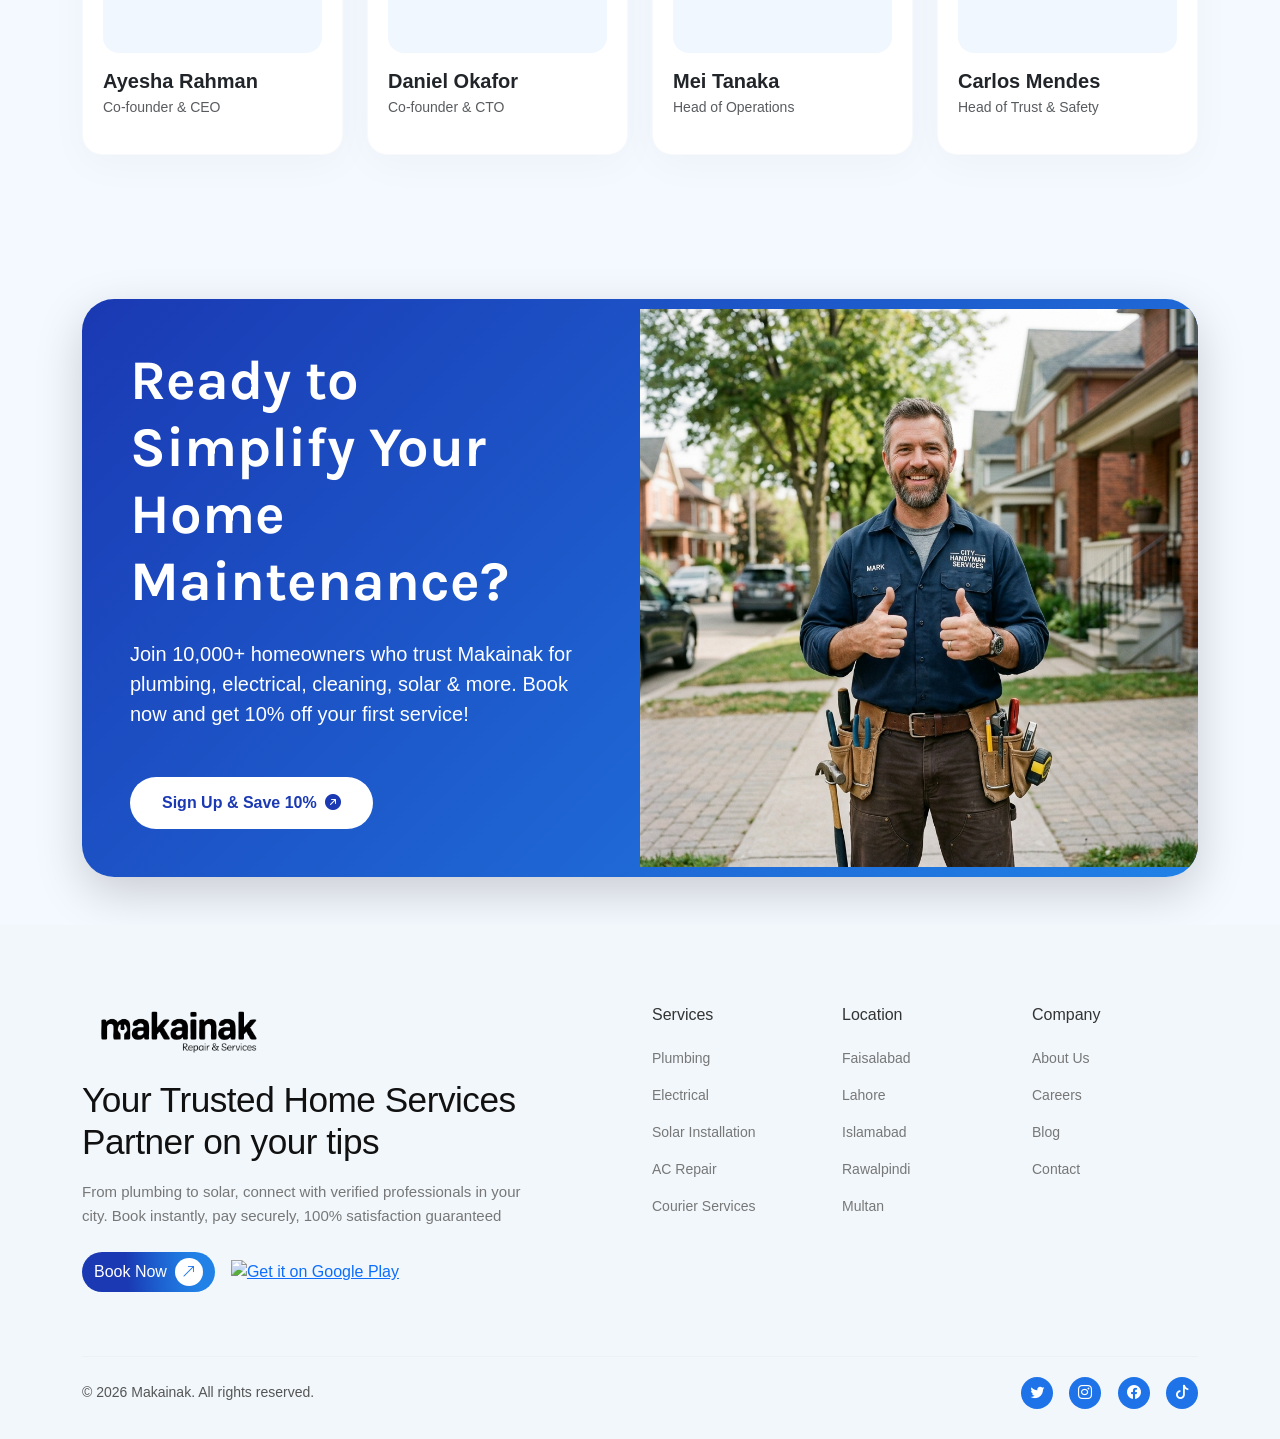
==== commit fc7c52dd: "final changes" ====
--- a/about.html
+++ b/about.html
@@ -192,82 +192,196 @@
       </div>
     </div>
   </section>
-
-
-  <!-- Mission Section -->
-  <section class="py-5 bg-light-blue">
+  
+  <!-- Stats Section -->
+  <section class="pb-5">
+    <div class="container px-3 px-md-5">
+      <div class="bg-white rounded-5 p-4 p-md-5 shadow-sm border">
+        <div class="row g-4 text-center">
+          <div class="col-6 col-md-3">
+            <div class="stats-number">250K+</div>
+            <div class="stats-label">Happy customers</div>
+          </div>
+          <div class="col-6 col-md-3">
+            <div class="stats-number">12K+</div>
+            <div class="stats-label">Verified pros</div>
+          </div>
+          <div class="col-6 col-md-3">
+            <div class="stats-number">50+</div>
+            <div class="stats-label">Service categories</div>
+          </div>
+          <div class="col-6 col-md-3">
+            <div class="stats-number">4.9/5</div>
+            <div class="stats-label">Average rating</div>
+          </div>
+        </div>
+      </div>
+    </div>
+  </section>
+
+
+  <!-- Values Section -->
+  <section class="py-5">
     <div class="container py-lg-5">
-      <div class="row justify-content-center text-center mb-5">
-        <div class="col-lg-8">
-          <h2 class="fw-bold mb-3" style="font-family: 'Karla', sans-serif;">Our Mission & Vision</h2>
-          <p class="text-muted">To revolutionize the home services industry by providing a seamless, transparent, and
-            trustworthy platform for both homeowners and service providers.</p>
-        </div>
-      </div>
+      <div class="text-center mb-5">
+        <span class="values-badge mb-3">
+          <i class="bi bi-gem me-2"></i> Our Values
+        </span>
+        <h2 class="display-5 fw-bold mb-2" style="font-family: 'Karla', sans-serif; color: #111;">Built around the people</h2>
+        <h2 class="display-6 fw-normal mb-5" style="color: #1f73e8;">who make it work</h2>
+      </div>
+      
       <div class="row g-4">
+        <!-- Value 1 -->
         <div class="col-md-4">
-          <div class="bg-white p-4 rounded-5 shadow-sm h-100 text-center">
-            <div class="bg-light-blue rounded-circle d-inline-flex align-items-center justify-content-center mb-4"
-              style="width: 60px; height: 60px;">
-              <i class="bi bi-shield-check text-primary fs-3"></i>
-            </div>
-            <h4 class="fw-bold mb-3">Trust & Quality</h4>
-            <p class="text-muted small">We rigorously verify every professional to ensure you receive the highest
-              standard of service every time.</p>
-          </div>
-        </div>
+          <div class="value-card h-100">
+            <div class="value-icon icon-blue">
+              <i class="bi bi-shield-lock"></i>
+            </div>
+            <h4 class="fw-bold mb-3" style="color: #1a39b3;">Trust first</h4>
+            <p class="text-muted small">Every professional is background-checked and rated by real customers — no shortcuts.</p>
+          </div>
+        </div>
+        <!-- Value 2 -->
         <div class="col-md-4">
-          <div class="bg-white p-4 rounded-5 shadow-sm h-100 text-center">
-            <div class="bg-light-blue rounded-circle d-inline-flex align-items-center justify-content-center mb-4"
-              style="width: 60px; height: 60px;">
-              <i class="bi bi-lightning-charge text-primary fs-3"></i>
-            </div>
-            <h4 class="fw-bold mb-3">Efficiency</h4>
-            <p class="text-muted small">Book any service in seconds. Our streamlined process saves you time and
-              eliminates the hassle of searching.</p>
-          </div>
-        </div>
+          <div class="value-card h-100">
+            <div class="value-icon icon-blue-light">
+              <i class="bi bi-heart"></i>
+            </div>
+            <h4 class="fw-bold mb-3" style="color: #1a39b3;">Community-driven</h4>
+            <p class="text-muted small">We invest in the neighborhoods we serve, supporting local pros and fair wages.</p>
+          </div>
+        </div>
+        <!-- Value 3 -->
         <div class="col-md-4">
-          <div class="bg-white p-4 rounded-5 shadow-sm h-100 text-center">
-            <div class="bg-light-blue rounded-circle d-inline-flex align-items-center justify-content-center mb-4"
-              style="width: 60px; height: 60px;">
-              <i class="bi bi-people text-primary fs-3"></i>
-            </div>
-            <h4 class="fw-bold mb-3">Community</h4>
-            <p class="text-muted small">We empower local experts by providing them a platform to grow their business and
-              reach more customers.</p>
-          </div>
-        </div>
-      </div>
-    </div>
-  </section>
-
-  <!-- CTA Section -->
-  <section class="cta-section pb-5 bg-light-blue">
-    <div class="container pb-5">
-      <div class="cta-card rounded-5 p-4 p-md-5 position-relative overflow-hidden shadow-lg cta-card-gradient">
-        <div class="row align-items-center position-relative z-1">
-
-          <div class="col-lg-6 text-white mb-4 mb-lg-0 pe-lg-5">
-            <h2 class="cta-heading fw-bold mb-4 cta-heading-large">Ready to Simplify<br>Your Home<br>Maintenance?</h2>
-            <p class="cta-desc mb-5 cta-description">Join 10,000+ homeowners who
-              trust Makainak for plumbing, electrical, cleaning, solar & more. Book now and get 10% off your first
-              service!</p>
-            <button
-              class="btn btn-light rounded-pill px-4 py-3 text-primary fw-bold shadow-sm d-inline-flex align-items-center">
-              Sign Up & Save 10%
-              <span
-                class="ms-2 bg-primary text-white rounded d-inline-flex justify-content-center align-items-center btn-icon-box">
-                <i class="bi bi-arrow-up-right"></i>
-              </span>
+          <div class="value-card h-100">
+            <div class="value-icon icon-gradient">
+              <i class="bi bi-stars"></i>
+            </div>
+            <h4 class="fw-bold mb-3" style="color: #1a39b3;">Effortless quality</h4>
+            <p class="text-muted small">Booking a service should feel as easy as ordering coffee. We obsess over the details.</p>
+          </div>
+        </div>
+      </div>
+    </div>
+  </section>
+
+  <!-- Story & Vision Section -->
+  <section class="py-5">
+    <div class="container px-3 px-md-5">
+      <div class="bg-white rounded-5 p-4 p-md-5 shadow-sm border story-vision-card">
+        <!-- Our Story Part -->
+        <div class="row align-items-center mb-5">
+          <div class="col-lg-6">
+            <span class="values-badge mb-3">
+              <i class="bi bi-gem me-2"></i> Our Story
+            </span>
+            <h2 class="display-5 fw-bold mb-2" style="font-family: 'Karla', sans-serif; color: #111;">From a small idea to a</h2>
+            <h2 class="display-6 fw-normal mb-4" style="color: #1f73e8;">Nationwide Network</h2>
+          </div>
+          <div class="col-lg-6">
+            <p class="text-muted small lh-lg">Makainak started in 2026 when our founders couldn't find a reliable electrician on a rainy Sunday evening. They realized millions of people faced the same problem every day — and that the professionals on the other side were struggling to be found.</p>
+          </div>
+        </div>
+
+        <hr class="my-5 opacity-10">
+
+        <!-- Our Vision Part -->
+        <div class="row align-items-center">
+          <div class="col-lg-6">
+            <span class="values-badge mb-3">
+              <i class="bi bi-gem me-2"></i> Our Vision
+            </span>
+            <h2 class="display-5 fw-bold mb-2" style="font-family: 'Karla', sans-serif; color: #111;">Every Home</h2>
+            <h2 class="display-6 fw-normal mb-4" style="color: #1f73e8;">Service, One Place</h2>
+            <p class="text-muted small mb-4 lh-lg">Today we connect over 250,000 customers with thousands of vetted professionals across 50+ categories. But we're still motivated by that same simple idea: getting things done should be easy, fair, and human.</p>
+            <span class="light-blue-badge">50+ Service Categories</span>
+          </div>
+          <div class="col-lg-6 mt-4 mt-lg-0">
+            <div class="story-image-box rounded-4 overflow-hidden">
+              <img src="assets/images/pakistan_map_network.png" alt="Nationwide Network" class="img-fluid w-100">
+            </div>
+          </div>
+        </div>
+      </div>
+    </div>
+  </section>
+
+  <!-- Team Section -->
+  <section class="py-5">
+    <div class="container py-lg-5">
+      <div class="text-center mb-5">
+        <span class="values-badge mb-3">
+          <i class="bi bi-person-check me-2"></i> Key Benefit
+        </span>
+        <h2 class="display-5 fw-bold mb-2" style="font-family: 'Karla', sans-serif; color: #111;">The people behind</h2>
+        <h2 class="display-6 fw-normal mb-5" style="color: #1f73e8;">Makainak</h2>
+      </div>
+
+      <div class="row g-4">
+        <!-- Team Member 1 -->
+        <div class="col-lg-3 col-md-6">
+          <div class="team-card h-100">
+            <div class="team-img-wrapper rounded-4 overflow-hidden mb-3">
+              <img src="assets/images/team_1.png" alt="Ayesha Rahman" class="img-fluid w-100">
+            </div>
+            <h5 class="fw-bold mb-1">Ayesha Rahman</h5>
+            <p class="text-muted small">Co-founder & CEO</p>
+          </div>
+        </div>
+        <!-- Team Member 2 -->
+        <div class="col-lg-3 col-md-6">
+          <div class="team-card h-100">
+            <div class="team-img-wrapper rounded-4 overflow-hidden mb-3">
+              <img src="assets/images/team_2.png" alt="Daniel Okafor" class="img-fluid w-100">
+            </div>
+            <h5 class="fw-bold mb-1">Daniel Okafor</h5>
+            <p class="text-muted small">Co-founder & CTO</p>
+          </div>
+        </div>
+        <!-- Team Member 3 -->
+        <div class="col-lg-3 col-md-6">
+          <div class="team-card h-100">
+            <div class="team-img-wrapper rounded-4 overflow-hidden mb-3">
+              <img src="assets/images/team_3.png" alt="Mei Tanaka" class="img-fluid w-100">
+            </div>
+            <h5 class="fw-bold mb-1">Mei Tanaka</h5>
+            <p class="text-muted small">Head of Operations</p>
+          </div>
+        </div>
+        <!-- Team Member 4 -->
+        <div class="col-lg-3 col-md-6">
+          <div class="team-card h-100">
+            <div class="team-img-wrapper rounded-4 overflow-hidden mb-3">
+              <img src="assets/images/team_4.png" alt="Carlos Mendes" class="img-fluid w-100">
+            </div>
+            <h5 class="fw-bold mb-1">Carlos Mendes</h5>
+            <p class="text-muted small">Head of Trust & Safety</p>
+          </div>
+        </div>
+      </div>
+    </div>
+  </section>
+
+  <!-- Professional CTA Section -->
+  <section class="py-5">
+    <div class="container">
+      <div class="cta-section-new rounded-5 overflow-hidden shadow-lg">
+        <div class="row align-items-center g-0">
+          <!-- Left Content -->
+          <div class="col-lg-6 p-4 p-md-5 text-white">
+            <h2 class="display-4 fw-bold mb-4" style="font-family: 'Karla', sans-serif;">Ready to Simplify Your Home Maintenance?</h2>
+            <p class="lead mb-5 opacity-90">Join 10,000+ homeowners who trust Makainak for plumbing, electrical, cleaning, solar & more. Book now and get 10% off your first service!</p>
+            <button class="cta-btn-white sign-up-link">
+              Sign Up & Save 10% <i class="bi bi-arrow-up-right-circle-fill ms-2"></i>
             </button>
           </div>
-
+          <!-- Right Image -->
           <div class="col-lg-6">
-            <img src="assets/images/feature_professional.png" alt="Makainak Professional"
-              class="img-fluid rounded-4 shadow w-100 object-fit-cover shadow-sm service-detail-img">
-          </div>
-
+            <div class="cta-img-pro">
+              <img src="assets/images/feature_professional.png" alt="Makainak Professional" class="img-fluid w-100 h-100 object-fit-cover">
+            </div>
+          </div>
         </div>
       </div>
     </div>
@@ -331,7 +445,7 @@
               class="toggle-icon d-md-none">+</span></h5>
           <ul class="list-unstyled footer-list">
             <li><a href="about.html" class="text-decoration-none text-reset">About Us</a></li>
-            <li><a href="#" class="text-decoration-none text-reset">Careers</a></li>
+            <li><a href="careers.html" class="text-decoration-none text-reset">Careers</a></li>
             <li><a href="blog.html" class="text-decoration-none text-reset">Blog</a></li>
             <li><a href="contact.html" class="text-decoration-none text-reset">Contact</a></li>
           </ul>
--- a/assets/css/main.css
+++ b/assets/css/main.css
@@ -1349,4 +1349,345 @@
   .auth-modal {
     padding: 30px 20px;
   }
+}
+
+/* =========================================
+   STATS SECTION STYLES
+   ========================================= */
+.stats-number {
+  font-family: 'Karla', sans-serif;
+  font-size: 2.5rem;
+  font-weight: 700;
+  color: #1a39b3;
+  line-height: 1.2;
+  margin-bottom: 5px;
+}
+
+.stats-label {
+  color: #111;
+  font-size: 0.95rem;
+  font-weight: 500;
+}
+
+@media (max-width: 768px) {
+  .stats-number {
+    font-size: 1.8rem;
+  }
+  .stats-label {
+    font-size: 0.85rem;
+  }
+}
+
+/* =========================================
+   VALUES SECTION STYLES
+   ========================================= */
+.values-badge {
+  background: linear-gradient(85.26deg, #1A39B3 33.96%, #2181E7 86.51%);
+  color: white;
+  padding: 8px 24px;
+  border-radius: 50px;
+  font-size: 14px;
+  font-weight: 500;
+  display: inline-flex;
+  align-items: center;
+  box-shadow: 0 4px 15px rgba(26, 57, 179, 0.2);
+}
+
+.value-card {
+  background: white;
+  border-radius: 20px;
+  padding: 40px 30px;
+  box-shadow: 0 10px 40px rgba(0, 0, 0, 0.03);
+  transition: all 0.3s ease;
+  border: 1px solid #f8f9fa;
+}
+
+.value-card:hover {
+  transform: translateY(-5px);
+  box-shadow: 0 20px 60px rgba(0, 0, 0, 0.08);
+}
+
+.value-icon {
+  width: 48px;
+  height: 48px;
+  border-radius: 12px;
+  display: flex;
+  align-items: center;
+  justify-content: center;
+  font-size: 20px;
+  color: white;
+  margin-bottom: 25px;
+}
+
+.icon-blue { background: #1a39b3; }
+.icon-blue-light { background: #2181e7; }
+.icon-gradient { background: linear-gradient(135deg, #1a39b3, #2181e7); }
+
+/* =========================================
+   STORY & VISION SECTION STYLES
+   ========================================= */
+.story-vision-card {
+  border: 1px solid #f0f7ff;
+}
+
+.story-image-box {
+  background: linear-gradient(135deg, #1a39b3, #2181e7);
+  box-shadow: 0 15px 45px rgba(26, 57, 179, 0.15);
+  min-height: 350px;
+  display: flex;
+  align-items: center;
+  justify-content: center;
+}
+
+.light-blue-badge {
+  background-color: #e0f0ff;
+  color: #1f73e8;
+  padding: 8px 20px;
+  border-radius: 50px;
+  font-size: 14px;
+  font-weight: 500;
+  display: inline-block;
+}
+
+/* =========================================
+   TEAM SECTION STYLES
+   ========================================= */
+.team-card {
+  background: white;
+  border-radius: 20px;
+  padding: 20px;
+  text-align: left;
+  box-shadow: 0 10px 40px rgba(0, 0, 0, 0.03);
+  transition: all 0.3s ease;
+  border: 1px solid #f8f9fa;
+}
+
+.team-card:hover {
+  transform: translateY(-5px);
+  box-shadow: 0 20px 60px rgba(0, 0, 0, 0.08);
+}
+
+.team-img-wrapper {
+  aspect-ratio: 1 / 1;
+  background-color: #f0f7ff;
+}
+
+.team-img-wrapper img {
+  height: 100%;
+  object-fit: cover;
+}
+
+/* =========================================
+   CTA SECTION NEW STYLES
+   ========================================= */
+.cta-section-new {
+  background: linear-gradient(135deg, #1a39b3, #2181e7);
+}
+
+.cta-btn-white {
+  background: white;
+  color: #1a39b3;
+  border: none;
+  padding: 14px 32px;
+  border-radius: 50px;
+  font-weight: 700;
+  display: inline-flex;
+  align-items: center;
+  transition: all 0.3s ease;
+  font-size: 1rem;
+}
+
+.cta-btn-white:hover {
+  background: #f8f9fa;
+  transform: translateY(-3px);
+  box-shadow: 0 10px 20px rgba(0, 0, 0, 0.1);
+}
+
+.cta-img-pro {
+  height: 100%;
+  min-height: 400px;
+}
+
+/* =========================================
+   BLOG DETAIL STYLES
+   ========================================= */
+.blog-content-body p {
+  line-height: 1.8;
+  color: #444;
+  margin-bottom: 1.5rem;
+}
+
+.blog-quote-box {
+  background-color: #f0f7ff;
+  border-left: 4px solid #1f73e8;
+  color: #1a39b3;
+}
+
+.blog-tag {
+  background-color: #f0f7ff;
+  color: #1f73e8;
+  padding: 6px 16px;
+  border-radius: 50px;
+  text-decoration: none;
+  font-size: 13px;
+  font-weight: 600;
+  margin-right: 8px;
+  transition: all 0.3s ease;
+}
+
+.blog-tag:hover {
+  background-color: #1f73e8;
+  color: white;
+}
+
+.social-share-btn {
+  width: 36px;
+  height: 36px;
+  border-radius: 50%;
+  background-color: #f8f9fa;
+  color: #1a39b3;
+  display: flex;
+  align-items: center;
+  justify-content: center;
+  text-decoration: none;
+  transition: all 0.3s ease;
+  border: 1px solid #eee;
+}
+
+.social-share-btn:hover {
+  background-color: #1a39b3;
+  color: white;
+  transform: translateY(-3px);
+}
+
+/* =========================================
+   LATEST BLOGS SECTION STYLES
+   ========================================= */
+.blog-category-badge {
+  background-color: #f0f7ff;
+  color: #1f73e8;
+  padding: 4px 12px;
+  border-radius: 4px;
+  font-size: 11px;
+  font-weight: 700;
+  text-transform: uppercase;
+  letter-spacing: 0.5px;
+  display: inline-block;
+}
+
+.read-more-link {
+  position: relative;
+  transition: all 0.3s ease;
+}
+
+.read-more-link::after {
+  content: '';
+  position: absolute;
+  width: 100%;
+  height: 2px;
+  bottom: -4px;
+  left: 0;
+  background-color: #1f73e8;
+  transform: scaleX(0);
+  transition: transform 0.3s ease;
+}
+
+.read-more-link:hover::after {
+  transform: scaleX(1);
+}
+
+/* =========================================
+   REFINED CAREER PAGE STYLES
+   ========================================= */
+.career-hero-container {
+  max-width: 1100px;
+  background: #1f73e8;
+  height: 380px;
+  display: flex;
+  align-items: flex-end;
+  justify-content: center;
+}
+
+.career-hero-img {
+  max-height: 100%;
+  width: auto;
+  object-fit: contain;
+}
+
+.open-roles-badge {
+  background: linear-gradient(135deg, #1a39b3, #1f73e8);
+  color: white;
+  padding: 8px 24px;
+  border-radius: 50px;
+  font-size: 13px;
+  font-weight: 600;
+  display: inline-block;
+}
+
+.perk-icon-wrapper {
+  width: 48px;
+  height: 48px;
+  background: linear-gradient(135deg, #1f73e8, #1a39b3);
+  border-radius: 12px;
+  display: flex;
+  align-items: center;
+  justify-content: center;
+  color: white;
+  font-size: 20px;
+}
+
+.perk-card {
+  transition: all 0.3s ease;
+  border: 1px solid transparent;
+}
+
+.perk-card:hover {
+  transform: translateY(-5px);
+  border-color: #e0e0e0;
+}
+
+/* =========================================
+   LIFE AT MAKAINAK & JOBS STYLES
+   ========================================= */
+.life-img-wrapper {
+  transition: all 0.5s ease;
+}
+
+.life-img-wrapper:hover {
+  transform: scale(1.02);
+}
+
+.job-filter-btn {
+  background: white;
+  border: 1px solid #eee;
+  padding: 8px 24px;
+  border-radius: 50px;
+  font-size: 14px;
+  font-weight: 600;
+  color: #555;
+  transition: all 0.3s ease;
+}
+
+.job-filter-btn:hover, .job-filter-btn.active {
+  background: white;
+  border-color: #1f73e8;
+  color: #1f73e8;
+  box-shadow: 0 4px 10px rgba(31, 115, 232, 0.1);
+}
+
+.job-list-container {
+  border: 1px solid #f0f0f0;
+}
+
+.job-item {
+  transition: all 0.3s ease;
+}
+
+.job-item:hover {
+  background-color: #fafafa;
+}
+
+.apply-btn {
+  font-size: 14px;
+  padding: 10px 25px !important;
 }
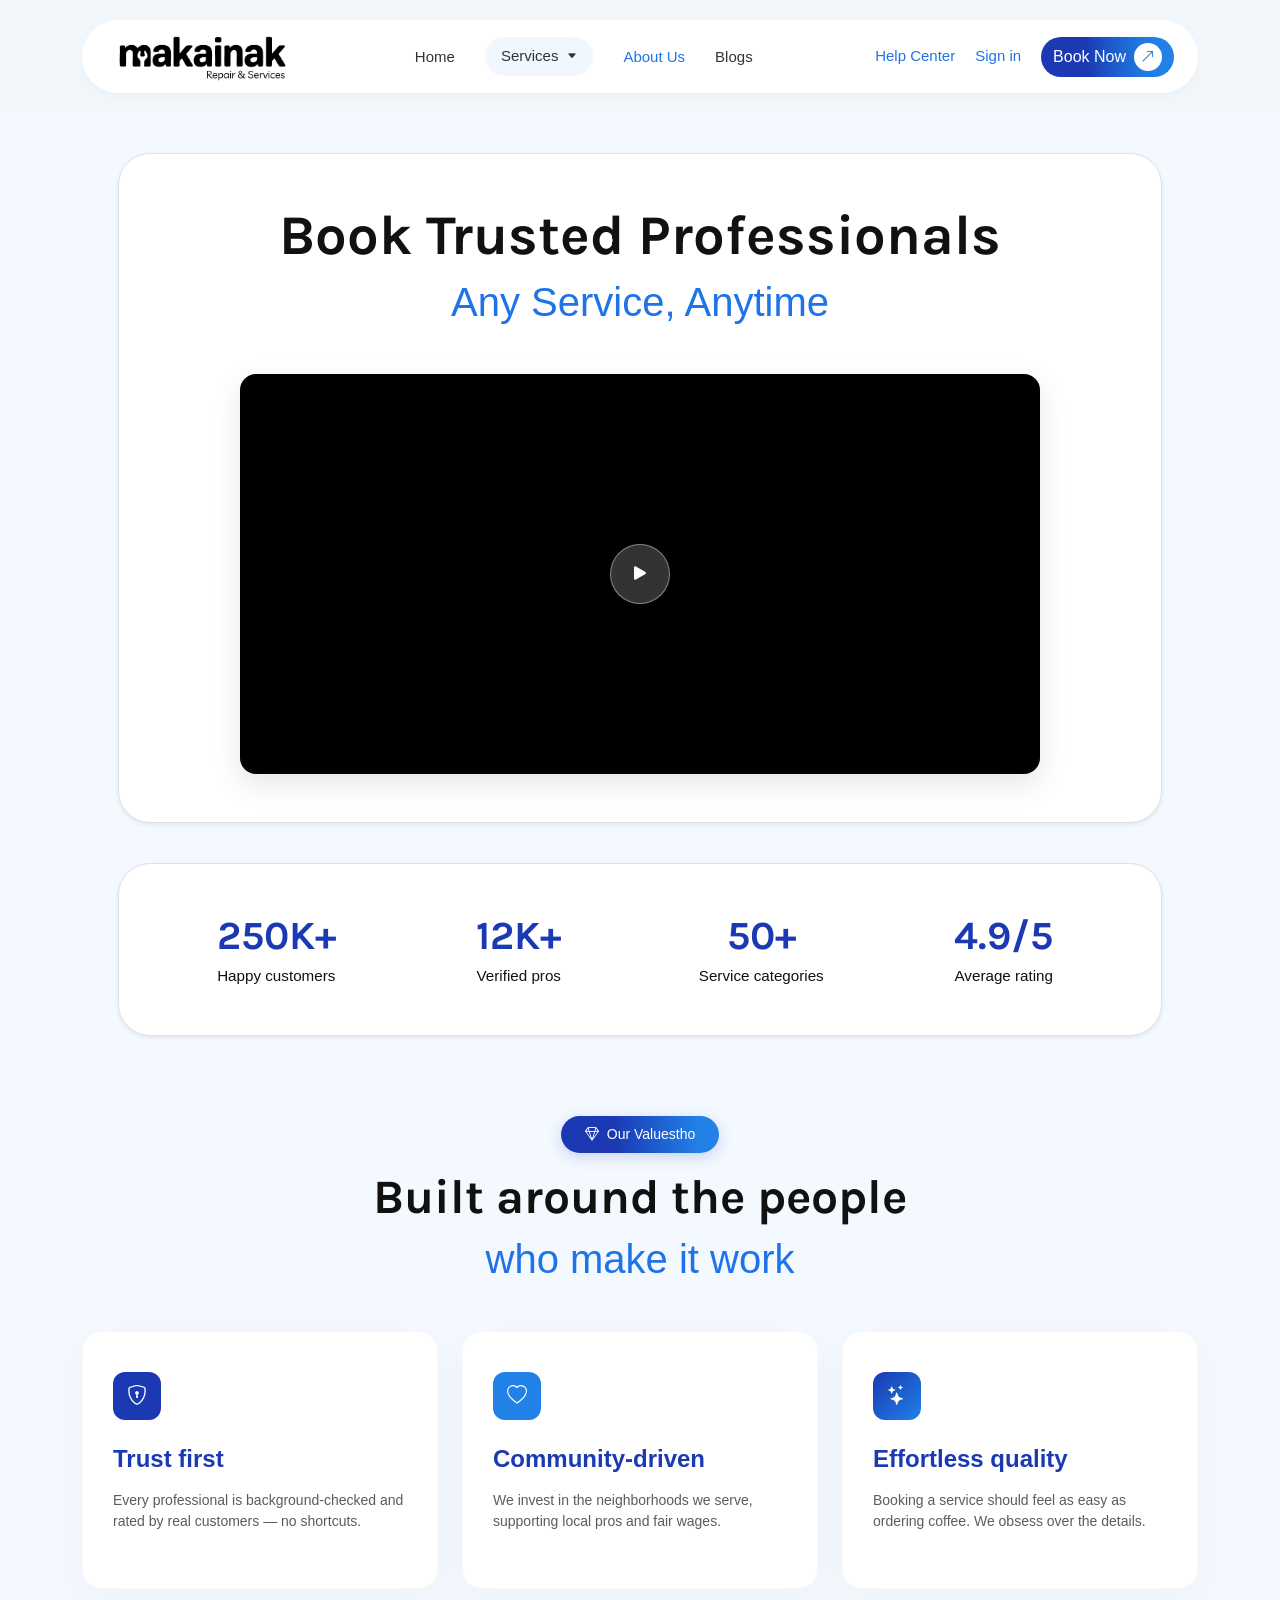
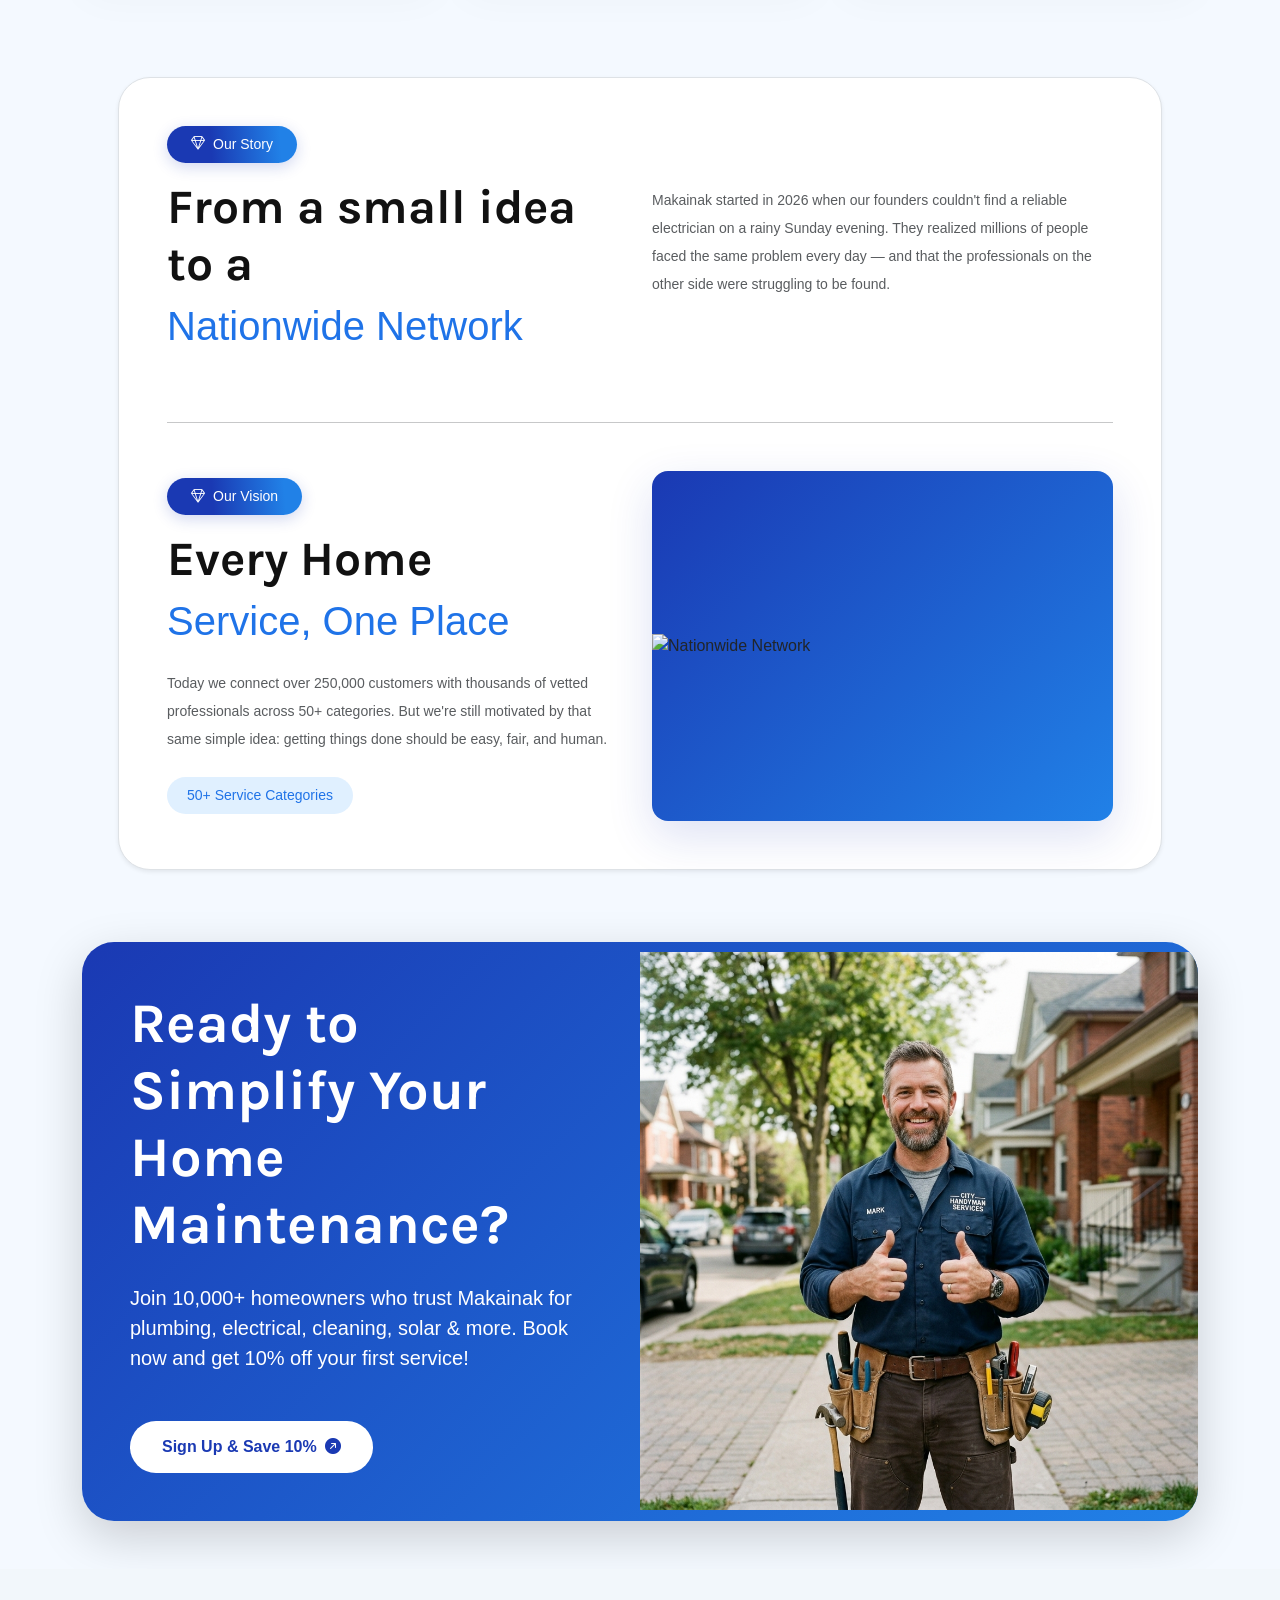
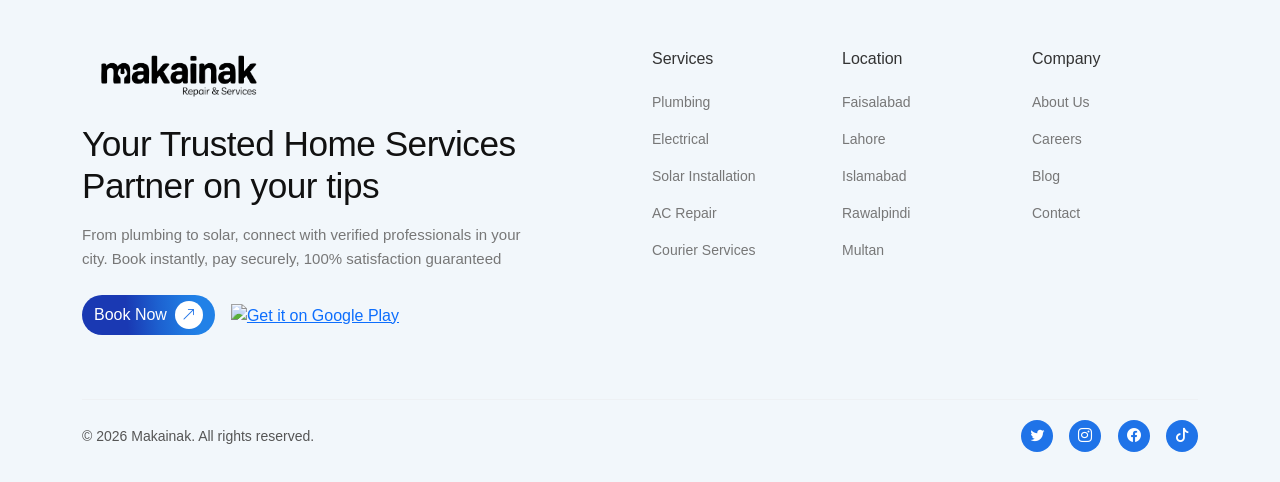
==== commit 915575e0: "services pop added" ====
--- a/about.html
+++ b/about.html
@@ -30,7 +30,7 @@
       <div class="text-center">
         <h2 class="modal-title">Welcome back</h2>
         <p class="modal-subtitle">Sign in to manage your bookings and saved pros.</p>
-        
+
         <button class="google-btn">
           <img src="https://www.google.com/favicon.ico" alt="Google">
           Continue with Google
@@ -47,7 +47,7 @@
             <i class="bi bi-lock"></i>
             <input type="password" class="form-control rounded-pill" placeholder="Password">
           </div>
-          
+
           <a href="#" class="forgot-link">Forgot password?</a>
 
           <button type="submit" class="btn-signin">
@@ -156,7 +156,7 @@
             </ul>
           </li>
           <li><a href="about.html" class="active">About Us</a></li>
-          <li><a href="#">Blogs</a></li>
+          <li><a href="blog.html">Blogs</a></li>
         </ul>
 
         <!-- Desktop Right Actions -->
@@ -176,12 +176,13 @@
   </header>
 
   <!-- Hero Section (Video Section) -->
-  <section class="py-5">
+  <section class="py-3">
     <div class="container py-lg-4 px-3 px-md-5">
       <div class="bg-white rounded-5 p-4 p-md-5 shadow-sm border text-center">
-        <h1 class="display-4 fw-bold mb-2" style="font-family: 'Karla', sans-serif; color: #111;">Book Trusted Professionals</h1>
+        <h1 class="display-4 fw-bold mb-2" style="font-family: 'Karla', sans-serif; color: #111;">Book Trusted
+          Professionals</h1>
         <h2 class="display-6 fw-normal mb-5" style="color: #1f73e8;">Any Service, Anytime</h2>
-        
+
         <div class="video-container-wrapper mx-auto">
           <div class="video-placeholder rounded-4 d-flex align-items-center justify-content-center overflow-hidden">
             <button class="play-btn-large">
@@ -192,9 +193,9 @@
       </div>
     </div>
   </section>
-  
+
   <!-- Stats Section -->
-  <section class="pb-5">
+  <section class="pb-3">
     <div class="container px-3 px-md-5">
       <div class="bg-white rounded-5 p-4 p-md-5 shadow-sm border">
         <div class="row g-4 text-center">
@@ -221,16 +222,17 @@
 
 
   <!-- Values Section -->
-  <section class="py-5">
+  <section class="py-3">
     <div class="container py-lg-5">
       <div class="text-center mb-5">
         <span class="values-badge mb-3">
-          <i class="bi bi-gem me-2"></i> Our Values
+          <i class="bi bi-gem me-2"></i> Our Valuestho
         </span>
-        <h2 class="display-5 fw-bold mb-2" style="font-family: 'Karla', sans-serif; color: #111;">Built around the people</h2>
+        <h2 class="display-5 fw-bold mb-2" style="font-family: 'Karla', sans-serif; color: #111;">Built around the
+          people</h2>
         <h2 class="display-6 fw-normal mb-5" style="color: #1f73e8;">who make it work</h2>
       </div>
-      
+
       <div class="row g-4">
         <!-- Value 1 -->
         <div class="col-md-4">
@@ -239,7 +241,8 @@
               <i class="bi bi-shield-lock"></i>
             </div>
             <h4 class="fw-bold mb-3" style="color: #1a39b3;">Trust first</h4>
-            <p class="text-muted small">Every professional is background-checked and rated by real customers — no shortcuts.</p>
+            <p class="text-muted small">Every professional is background-checked and rated by real customers — no
+              shortcuts.</p>
           </div>
         </div>
         <!-- Value 2 -->
@@ -249,7 +252,8 @@
               <i class="bi bi-heart"></i>
             </div>
             <h4 class="fw-bold mb-3" style="color: #1a39b3;">Community-driven</h4>
-            <p class="text-muted small">We invest in the neighborhoods we serve, supporting local pros and fair wages.</p>
+            <p class="text-muted small">We invest in the neighborhoods we serve, supporting local pros and fair wages.
+            </p>
           </div>
         </div>
         <!-- Value 3 -->
@@ -259,7 +263,8 @@
               <i class="bi bi-stars"></i>
             </div>
             <h4 class="fw-bold mb-3" style="color: #1a39b3;">Effortless quality</h4>
-            <p class="text-muted small">Booking a service should feel as easy as ordering coffee. We obsess over the details.</p>
+            <p class="text-muted small">Booking a service should feel as easy as ordering coffee. We obsess over the
+              details.</p>
           </div>
         </div>
       </div>
@@ -267,7 +272,7 @@
   </section>
 
   <!-- Story & Vision Section -->
-  <section class="py-5">
+  <section class="py-4">
     <div class="container px-3 px-md-5">
       <div class="bg-white rounded-5 p-4 p-md-5 shadow-sm border story-vision-card">
         <!-- Our Story Part -->
@@ -276,11 +281,14 @@
             <span class="values-badge mb-3">
               <i class="bi bi-gem me-2"></i> Our Story
             </span>
-            <h2 class="display-5 fw-bold mb-2" style="font-family: 'Karla', sans-serif; color: #111;">From a small idea to a</h2>
+            <h2 class="display-5 fw-bold mb-2" style="font-family: 'Karla', sans-serif; color: #111;">From a small idea
+              to a</h2>
             <h2 class="display-6 fw-normal mb-4" style="color: #1f73e8;">Nationwide Network</h2>
           </div>
           <div class="col-lg-6">
-            <p class="text-muted small lh-lg">Makainak started in 2026 when our founders couldn't find a reliable electrician on a rainy Sunday evening. They realized millions of people faced the same problem every day — and that the professionals on the other side were struggling to be found.</p>
+            <p class="text-muted small lh-lg">Makainak started in 2026 when our founders couldn't find a reliable
+              electrician on a rainy Sunday evening. They realized millions of people faced the same problem every day —
+              and that the professionals on the other side were struggling to be found.</p>
           </div>
         </div>
 
@@ -294,7 +302,9 @@
             </span>
             <h2 class="display-5 fw-bold mb-2" style="font-family: 'Karla', sans-serif; color: #111;">Every Home</h2>
             <h2 class="display-6 fw-normal mb-4" style="color: #1f73e8;">Service, One Place</h2>
-            <p class="text-muted small mb-4 lh-lg">Today we connect over 250,000 customers with thousands of vetted professionals across 50+ categories. But we're still motivated by that same simple idea: getting things done should be easy, fair, and human.</p>
+            <p class="text-muted small mb-4 lh-lg">Today we connect over 250,000 customers with thousands of vetted
+              professionals across 50+ categories. But we're still motivated by that same simple idea: getting things
+              done should be easy, fair, and human.</p>
             <span class="light-blue-badge">50+ Service Categories</span>
           </div>
           <div class="col-lg-6 mt-4 mt-lg-0">
@@ -308,7 +318,7 @@
   </section>
 
   <!-- Team Section -->
-  <section class="py-5">
+  <!-- <section class="py-5">
     <div class="container py-lg-5">
       <div class="text-center mb-5">
         <span class="values-badge mb-3">
@@ -319,7 +329,6 @@
       </div>
 
       <div class="row g-4">
-        <!-- Team Member 1 -->
         <div class="col-lg-3 col-md-6">
           <div class="team-card h-100">
             <div class="team-img-wrapper rounded-4 overflow-hidden mb-3">
@@ -329,7 +338,6 @@
             <p class="text-muted small">Co-founder & CEO</p>
           </div>
         </div>
-        <!-- Team Member 2 -->
         <div class="col-lg-3 col-md-6">
           <div class="team-card h-100">
             <div class="team-img-wrapper rounded-4 overflow-hidden mb-3">
@@ -339,7 +347,6 @@
             <p class="text-muted small">Co-founder & CTO</p>
           </div>
         </div>
-        <!-- Team Member 3 -->
         <div class="col-lg-3 col-md-6">
           <div class="team-card h-100">
             <div class="team-img-wrapper rounded-4 overflow-hidden mb-3">
@@ -349,7 +356,6 @@
             <p class="text-muted small">Head of Operations</p>
           </div>
         </div>
-        <!-- Team Member 4 -->
         <div class="col-lg-3 col-md-6">
           <div class="team-card h-100">
             <div class="team-img-wrapper rounded-4 overflow-hidden mb-3">
@@ -361,7 +367,7 @@
         </div>
       </div>
     </div>
-  </section>
+  </section> -->
 
   <!-- Professional CTA Section -->
   <section class="py-5">
@@ -370,8 +376,10 @@
         <div class="row align-items-center g-0">
           <!-- Left Content -->
           <div class="col-lg-6 p-4 p-md-5 text-white">
-            <h2 class="display-4 fw-bold mb-4" style="font-family: 'Karla', sans-serif;">Ready to Simplify Your Home Maintenance?</h2>
-            <p class="lead mb-5 opacity-90">Join 10,000+ homeowners who trust Makainak for plumbing, electrical, cleaning, solar & more. Book now and get 10% off your first service!</p>
+            <h2 class="display-4 fw-bold mb-4" style="font-family: 'Karla', sans-serif;">Ready to Simplify Your Home
+              Maintenance?</h2>
+            <p class="lead mb-5 opacity-90">Join 10,000+ homeowners who trust Makainak for plumbing, electrical,
+              cleaning, solar & more. Book now and get 10% off your first service!</p>
             <button class="cta-btn-white sign-up-link">
               Sign Up & Save 10% <i class="bi bi-arrow-up-right-circle-fill ms-2"></i>
             </button>
@@ -379,7 +387,8 @@
           <!-- Right Image -->
           <div class="col-lg-6">
             <div class="cta-img-pro">
-              <img src="assets/images/feature_professional.png" alt="Makainak Professional" class="img-fluid w-100 h-100 object-fit-cover">
+              <img src="assets/images/feature_professional.png" alt="Makainak Professional"
+                class="img-fluid w-100 h-100 object-fit-cover">
             </div>
           </div>
         </div>
--- a/assets/css/main.css
+++ b/assets/css/main.css
@@ -402,7 +402,7 @@
    BENEFITS SECTION
    ========================================= */
 .benefits-section {
-  padding: 60px 0;
+  padding: 10px 0;
 }
 
 .benefits-heading {
@@ -795,6 +795,7 @@
    RESPONSIVE QUERIES
    ========================================= */
 @media (max-width: 991px) {
+
   .nav-links,
   .nav-actions .help-center-link,
   .nav-actions .sign-in-link,
@@ -837,31 +838,34 @@
   }
 
   .hero-subheading {
-    font-size: 40px;
+    font-size: 35px;
     margin-bottom: 20px;
   }
 
   .search-bar {
-    padding: 10px 15px;
-    border-radius: 20px;
-    flex-direction: column;
-    gap: 10px;
+    flex-direction: row;
+    padding: 5px 5px 5px 15px;
+    border-radius: 50px;
   }
 
   .search-bar .input-group-text {
-    display: none;
+    display: flex;
   }
 
   .search-bar input {
-    text-align: center;
-    padding: 10px 0;
+    text-align: left;
+    padding: 5px 0;
   }
 
   .search-bar .btn-primary {
-    width: 100% !important;
-    border-radius: 50px !important;
-    padding: 12px 0;
-    height: auto !important;
+    padding: 5px 8px;
+    font-size: 10px;
+    border-radius: 50px;
+    min-width: 50px;
+    height: 32px;
+    display: flex;
+    align-items: center;
+    justify-content: center;
   }
 
   .toggle-group {
@@ -1123,35 +1127,36 @@
     padding: 60px 20px 40px;
     border-radius: 30px;
   }
-  
+
   .success-title {
     font-size: 1.8rem;
   }
-  
+
   .booking-steps {
     flex-direction: column;
     gap: 10px;
   }
-  
+
   .step-line {
     width: 2px;
     height: 20px;
   }
-  
+
   .success-inner-box {
     padding: 30px 15px;
   }
-  
+
   .support-links {
     flex-direction: column;
     gap: 15px;
   }
-  
+
   .success-actions {
     flex-direction: column;
   }
-  
-  .btn-homepage, .btn-track {
+
+  .btn-homepage,
+  .btn-track {
     width: 100%;
   }
 }
@@ -1190,8 +1195,15 @@
 }
 
 @keyframes modalFadeIn {
-  from { opacity: 0; transform: translateY(20px); }
-  to { opacity: 1; transform: translateY(0); }
+  from {
+    opacity: 0;
+    transform: translateY(20px);
+  }
+
+  to {
+    opacity: 1;
+    transform: translateY(0);
+  }
 }
 
 .modal-close {
@@ -1272,8 +1284,13 @@
   border-bottom: 1px solid #eee;
 }
 
-.auth-divider:not(:empty)::before { margin-right: 15px; }
-.auth-divider:not(:empty)::after { margin-left: 15px; }
+.auth-divider:not(:empty)::before {
+  margin-right: 15px;
+}
+
+.auth-divider:not(:empty)::after {
+  margin-left: 15px;
+}
 
 .input-group-custom {
   position: relative;
@@ -1373,6 +1390,7 @@
   .stats-number {
     font-size: 1.8rem;
   }
+
   .stats-label {
     font-size: 0.85rem;
   }
@@ -1419,9 +1437,17 @@
   margin-bottom: 25px;
 }
 
-.icon-blue { background: #1a39b3; }
-.icon-blue-light { background: #2181e7; }
-.icon-gradient { background: linear-gradient(135deg, #1a39b3, #2181e7); }
+.icon-blue {
+  background: #1a39b3;
+}
+
+.icon-blue-light {
+  background: #2181e7;
+}
+
+.icon-gradient {
+  background: linear-gradient(135deg, #1a39b3, #2181e7);
+}
 
 /* =========================================
    STORY & VISION SECTION STYLES
@@ -1668,7 +1694,8 @@
   transition: all 0.3s ease;
 }
 
-.job-filter-btn:hover, .job-filter-btn.active {
+.job-filter-btn:hover,
+.job-filter-btn.active {
   background: white;
   border-color: #1f73e8;
   color: #1f73e8;
@@ -1690,4 +1717,270 @@
 .apply-btn {
   font-size: 14px;
   padding: 10px 25px !important;
-}+}
+
+/* =========================================
+   MOBILE SEARCH BAR OPTIMIZATION
+   ========================================= */
+@media (max-width: 576px) {
+  .search-bar {
+    padding: 3px 3px 3px 12px !important;
+    display: flex !important;
+    flex-wrap: nowrap !important;
+    align-items: center !important;
+  }
+
+  .search-bar input {
+    font-size: 12px !important;
+    padding: 5px 0 !important;
+  }
+
+  .search-bar .input-group-text {
+    padding-right: 5px !important;
+    font-size: 14px !important;
+  }
+
+  .search-bar .btn-primary {
+    padding: 6px 12px !important;
+    font-size: 11px !important;
+    white-space: nowrap !important;
+    border-radius: 50px !important;
+  }
+
+  .search-bar .btn-primary i {
+    font-size: 10px !important;
+    margin-left: 4px !important;
+  }
+}
+
+/* =========================================
+   BOOKING MODAL STYLES
+   ========================================= */
+.booking-modal-container {
+  background: white;
+  width: 90%;
+  max-width: 1000px;
+  max-height: 90vh;
+  border-radius: 30px;
+  padding: 40px;
+  position: relative;
+  overflow-y: auto;
+}
+
+.booking-tabs-wrapper {
+  display: flex;
+  justify-content: center;
+}
+
+.booking-tabs {
+  background: #f0f7ff;
+  padding: 6px;
+  border-radius: 50px;
+  display: flex;
+  gap: 5px;
+}
+
+.tab-btn {
+  border: none;
+  background: transparent;
+  padding: 10px 25px;
+  border-radius: 50px;
+  font-size: 14px;
+  font-weight: 600;
+  color: #555;
+  transition: all 0.3s ease;
+}
+
+.tab-btn.active {
+  background: white;
+  color: #1f73e8;
+  box-shadow: 0 4px 15px rgba(31, 115, 232, 0.1);
+  border: 1px solid #1f73e8;
+}
+
+.booking-service-card {
+  transition: all 0.3s ease;
+  cursor: pointer;
+}
+
+.booking-service-card:hover, .booking-service-card.active {
+  border-color: #e88c30 !important;
+  background-color: #fffaf5;
+}
+
+.view-service-link {
+  color: #1f73e8;
+  text-decoration: none;
+  font-size: 12px;
+  font-weight: 700;
+  display: flex;
+  align-items: center;
+}
+
+/* Mobile Adjustments for Booking Modal */
+@media (max-width: 768px) {
+  .booking-modal-container {
+    padding: 20px;
+    border-radius: 20px;
+  }
+
+  .booking-tabs {
+    flex-direction: column;
+    width: 100%;
+    border-radius: 15px;
+  }
+
+  .tab-btn {
+    width: 100%;
+    text-align: left;
+    padding: 12px 15px;
+  }
+
+  .tab-btn.active::after {
+    content: '\F229'; /* Bootstrap Icon caret-down */
+    font-family: bootstrap-icons;
+    float: right;
+  }
+}
+
+/* Error Blinking Animation */
+.blink-animation {
+  animation: blinker 1s linear infinite;
+}
+
+@keyframes blinker {
+  50% {
+    opacity: 0;
+  }
+}
+
+
+/* MULTI-STEP MODAL & ADD TO CART STYLES */
+.back-btn {
+  position: absolute;
+  top: 40px;
+  left: 40px;
+  background: #f0f7ff;
+  border: none;
+  padding: 8px 15px;
+  border-radius: 12px;
+  color: #1f73e8;
+  font-weight: 600;
+  transition: all 0.3s;
+}
+
+.back-btn:hover {
+  background: #1f73e8;
+  color: white;
+}
+
+.service-added-badge {
+  background: #e0f2f1;
+  color: #00897b;
+  padding: 4px 12px;
+  border-radius: 50px;
+  font-size: 11px;
+  font-weight: 700;
+}
+
+.price-old {
+  text-decoration: line-through;
+  color: #999;
+  font-size: 11px;
+  margin-right: 5px;
+}
+
+.price-new {
+  color: #1f73e8;
+  font-weight: 700;
+  font-size: 14px;
+}
+
+.cart-add-btn {
+  width: 32px;
+  height: 32px;
+  border-radius: 8px;
+  border: none;
+  background: #1f73e8;
+  color: white;
+  display: flex;
+  align-items: center;
+  justify-content: center;
+  transition: all 0.3s;
+}
+
+.cart-add-btn.added {
+  background: #e88c30;
+}
+
+.more-details-link {
+  color: #666;
+  font-size: 11px;
+  text-decoration: none;
+  border-bottom: 1px solid #ccc;
+  padding-bottom: 2px;
+}
+
+@media (max-width: 768px) {
+  .back-btn { top: 20px; left: 20px; padding: 5px 10px; font-size: 12px; }
+}
+
+
+/* MODAL VIEW TRANSITION ANIMATIONS */
+.fade-in-up {
+  animation: fadeInUp 0.4s ease forwards;
+}
+
+@keyframes fadeInUp {
+  from {
+    opacity: 0;
+    transform: translateY(20px);
+  }
+  to {
+    opacity: 1;
+    transform: translateY(0);
+  }
+}
+
+/* Staggered entry for service cards */
+#detailedServiceGrid .col-lg-4:nth-child(1) { animation-delay: 0.1s; }
+#detailedServiceGrid .col-lg-4:nth-child(2) { animation-delay: 0.15s; }
+#detailedServiceGrid .col-lg-4:nth-child(3) { animation-delay: 0.2s; }
+#detailedServiceGrid .col-lg-4:nth-child(4) { animation-delay: 0.25s; }
+#detailedServiceGrid .col-lg-4:nth-child(5) { animation-delay: 0.3s; }
+#detailedServiceGrid .col-lg-4:nth-child(6) { animation-delay: 0.35s; }
+
+.booking-service-card.animate-card {
+  opacity: 0;
+  animation: fadeInUp 0.4s ease forwards;
+}
+
+
+/* HERO SERVICE CARD ARROW BUTTONS */
+.btn-hero-arrow {
+  width: 40px;
+  height: 40px;
+  background: #1f73e8;
+  color: white !important;
+  border-radius: 50%;
+  display: flex;
+  align-items: center;
+  justify-content: center;
+  text-decoration: none;
+  font-size: 1.2rem;
+  transition: all 0.3s;
+  box-shadow: 0 4px 10px rgba(31, 115, 232, 0.2);
+}
+
+.btn-hero-arrow:hover {
+  background: #1557b0;
+  transform: rotate(45deg);
+}
+
+.service-image-wrapper {
+  height: 280px !important;
+}
+
+.service-card {
+  border-radius: 24px !important;
+}
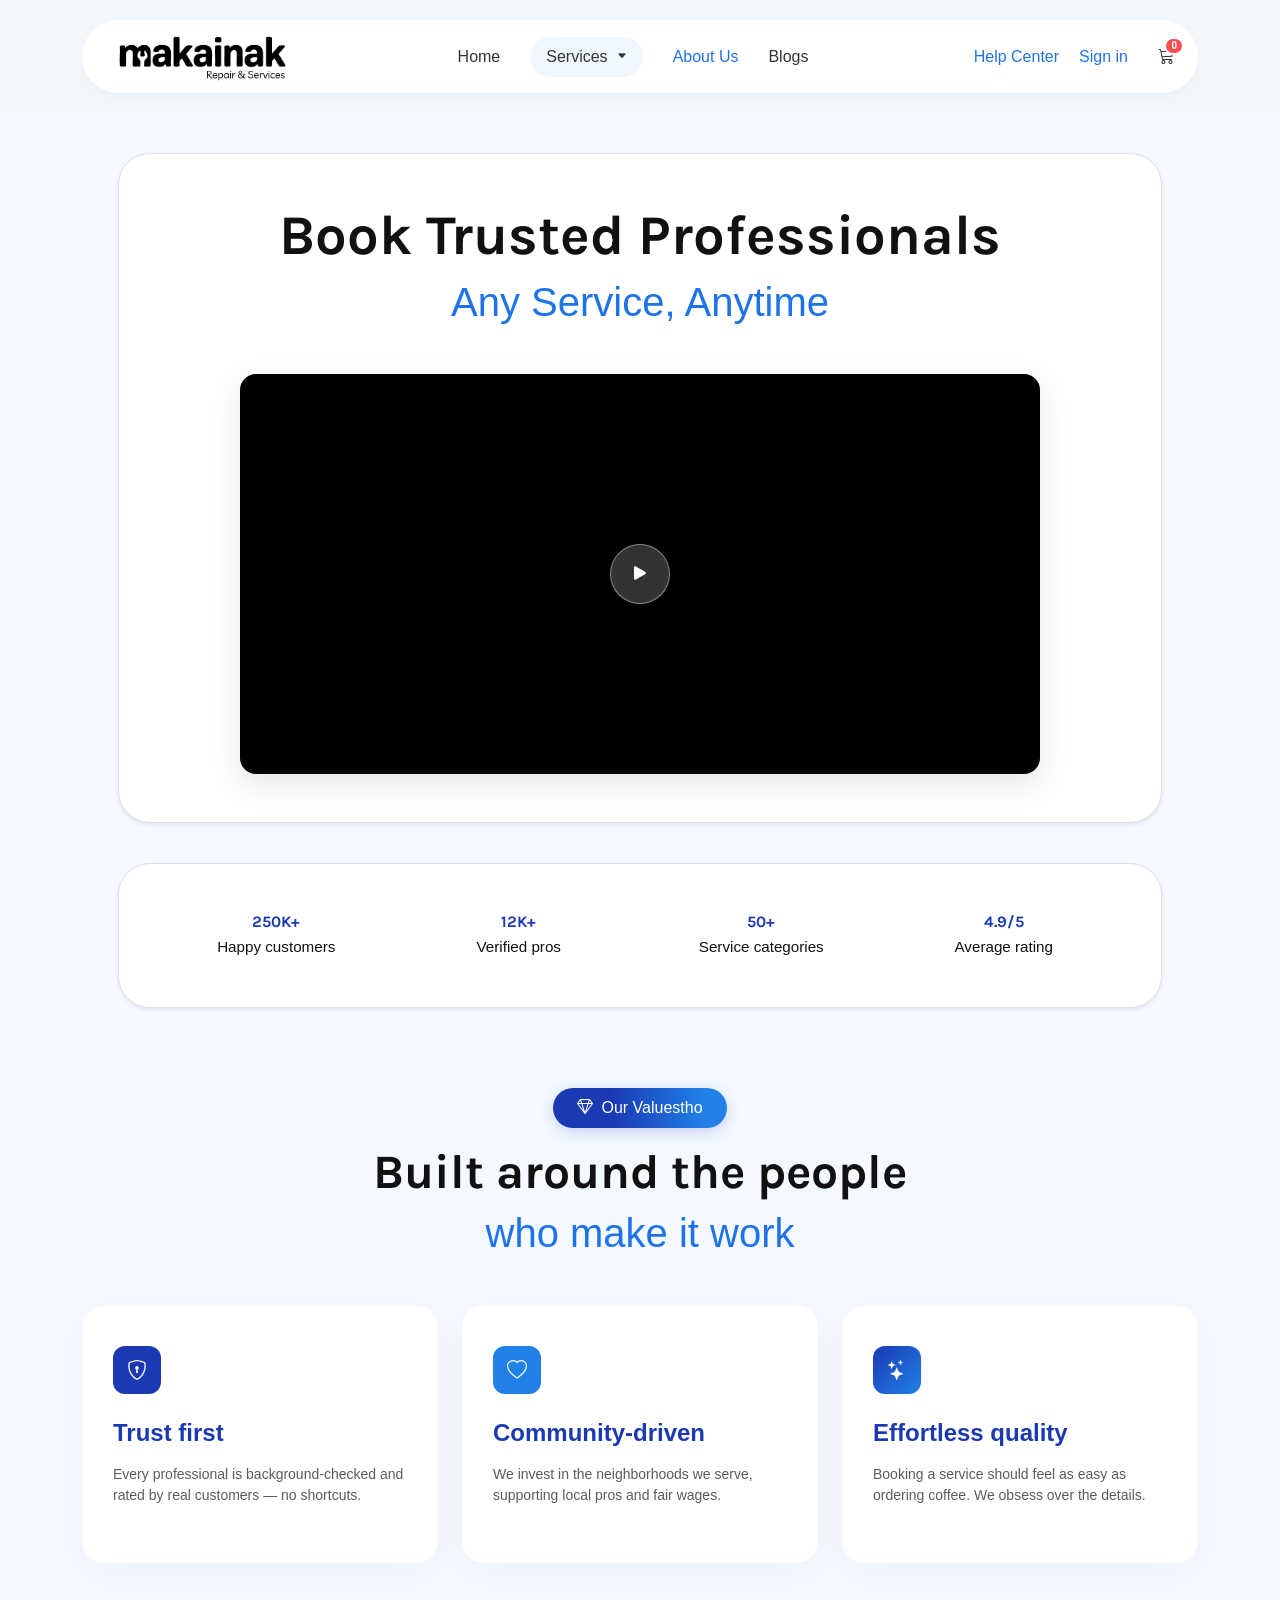
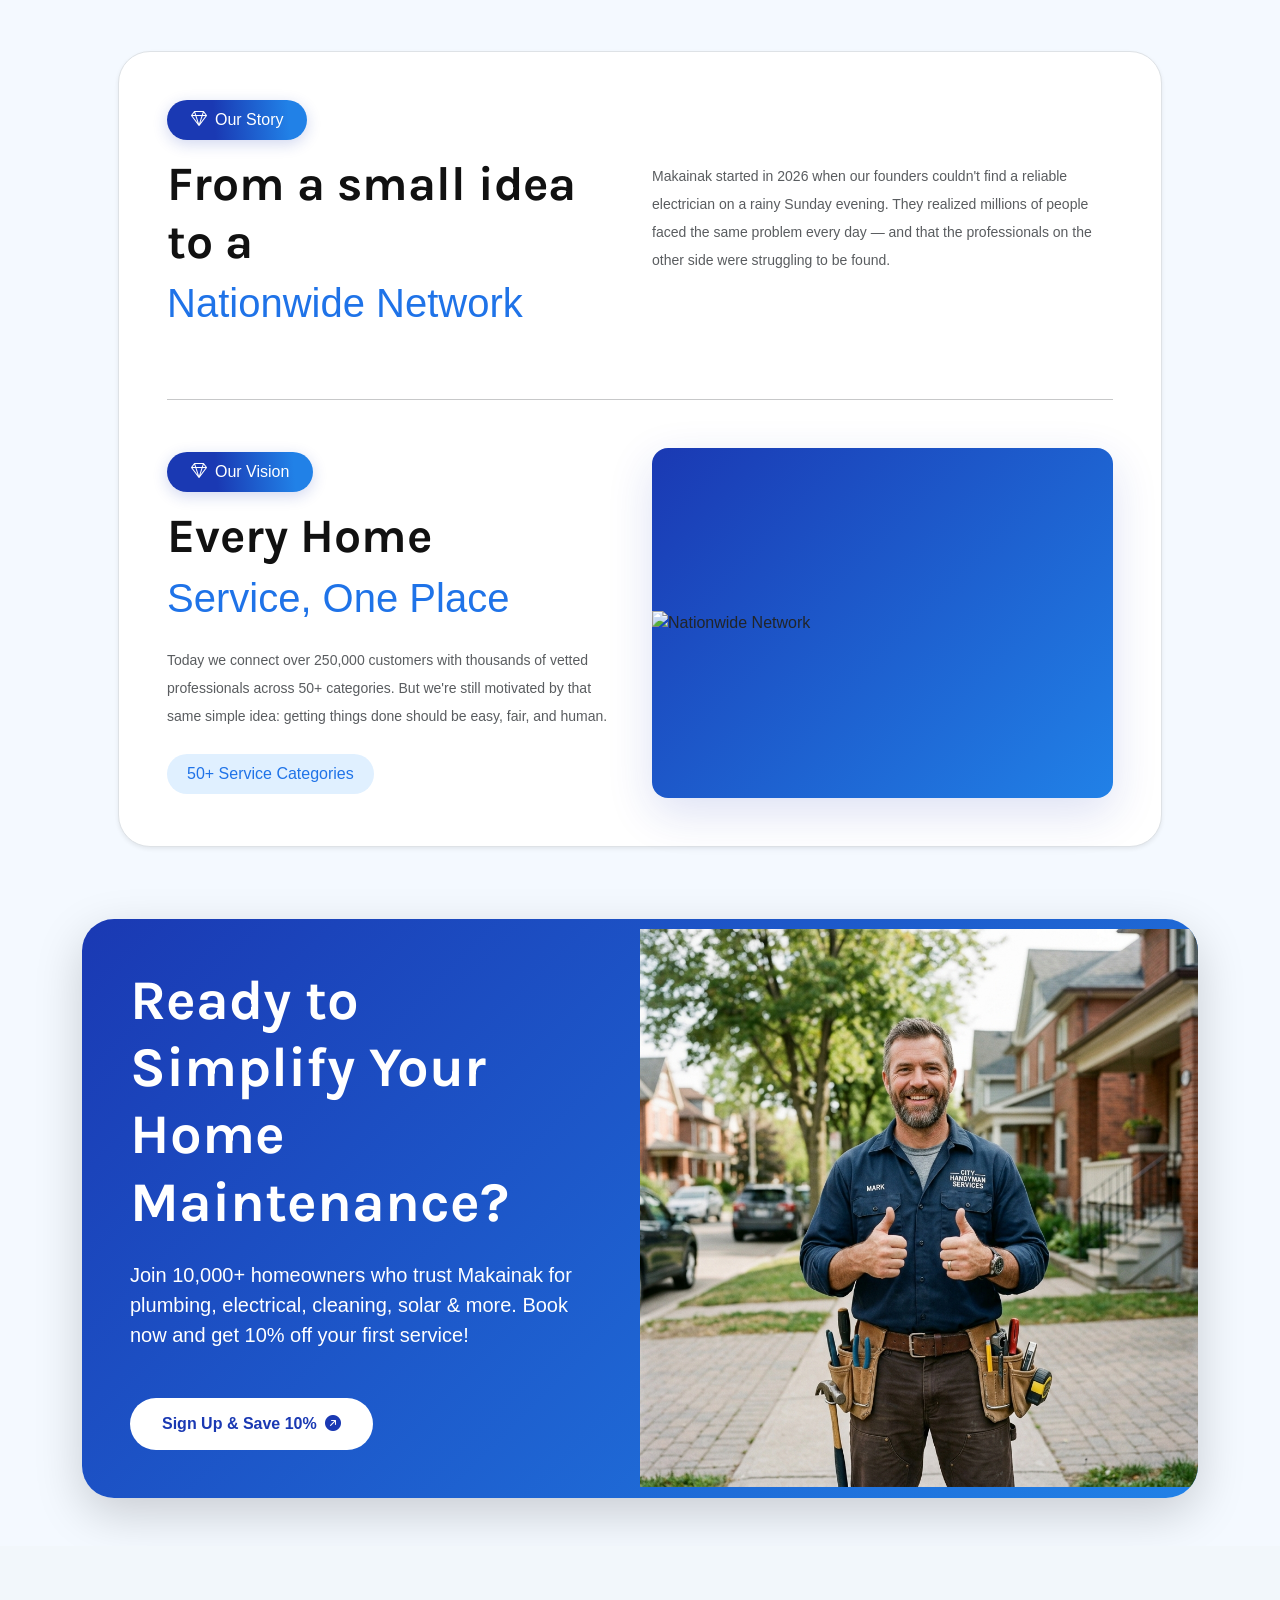
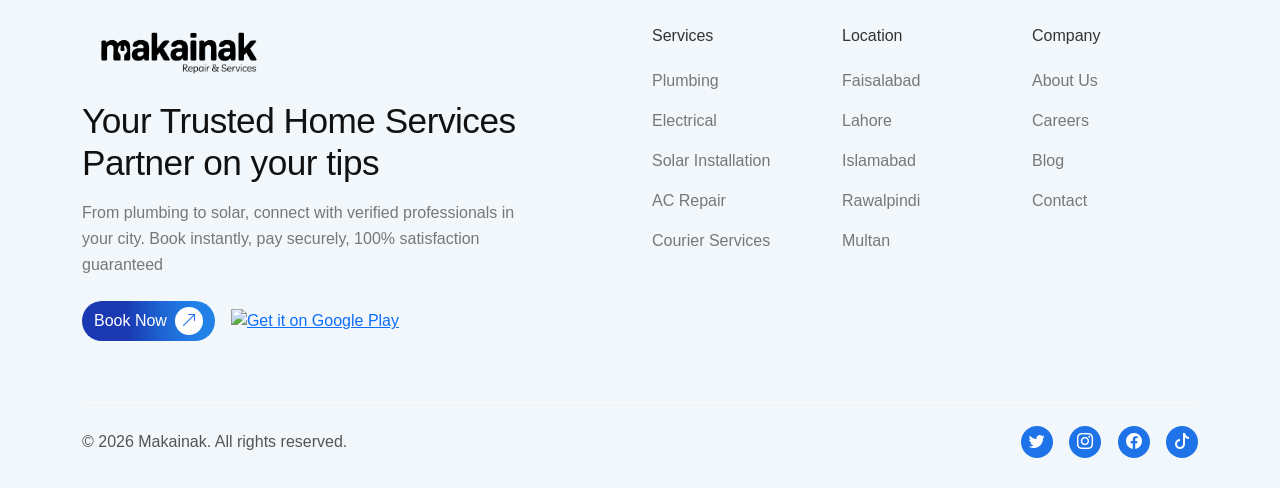
==== commit 253dfb43: "final today final till now" ====
--- a/about.html
+++ b/about.html
@@ -31,12 +31,6 @@
         <h2 class="modal-title">Welcome back</h2>
         <p class="modal-subtitle">Sign in to manage your bookings and saved pros.</p>
 
-        <button class="google-btn">
-          <img src="https://www.google.com/favicon.ico" alt="Google">
-          Continue with Google
-        </button>
-
-        <div class="auth-divider">or</div>
 
         <form>
           <div class="input-group-custom">
@@ -106,8 +100,10 @@
     <div class="mobile-actions">
       <a href="contact.html" class="help-center-link">Help Center</a>
       <a href="#" class="sign-in-link">Sign in</a>
-      <button class="btn booknow mt-3">Book Now <span class="book-icon ms-2"><i
-            class="bi bi-arrow-up-right"></i></span></button>
+      <a href="checkout.html" class="cart-btn mt-2">
+        <i class="bi bi-cart3"></i>
+        <span class="cart-badge">0</span>
+      </a>
     </div>
   </div>
 
@@ -163,8 +159,10 @@
         <div class="nav-actions">
           <a href="#" class="help-center-link">Help Center</a>
           <a href="#" class="sign-in-link">Sign in</a>
-          <button class="btn booknow">Book Now <span class="book-icon ms-2"><i
-                class="bi bi-arrow-up-right"></i></span></button>
+          <a href="checkout.html" class="cart-btn">
+            <i class="bi bi-cart3"></i>
+            <span class="cart-badge">0</span>
+          </a>
         </div>
 
         <!-- Mobile Hamburger Button -->
@@ -491,4 +489,6 @@
 
 </body>
 
-</html>+</html>
+
+
--- a/assets/css/main.css
+++ b/assets/css/main.css
@@ -55,7 +55,7 @@
 .nav-links a {
   text-decoration: none;
   color: #333;
-  font-size: 15px;
+  font-size: var(--text-base);
   font-weight: 500;
   transition: color 0.2s;
 }
@@ -157,13 +157,46 @@
 
 .nav-actions a {
   text-decoration: none;
-  font-size: 15px;
+  font-size: var(--text-base);
   font-weight: 500;
 }
 
 .help-center-link,
 .sign-in-link {
   color: #1f73e8;
+}
+
+.cart-btn {
+  color: #333;
+  font-size: 26px;
+  position: relative;
+  display: flex;
+  align-items: center;
+  justify-content: center;
+  transition: all 0.2s;
+  text-decoration: none;
+  margin-left: 10px;
+}
+
+.cart-btn:hover {
+  color: #1f73e8;
+  transform: scale(1.1);
+}
+
+.cart-badge {
+  position: absolute;
+  top: -8px;
+  right: -10px;
+  background-color: #ff4d4f;
+  color: white;
+  font-size: 10px;
+  font-weight: 700;
+  padding: 2px 5px;
+  border-radius: 10px;
+  min-width: 18px;
+  text-align: center;
+  line-height: 1;
+  border: 2px solid #fff;
 }
 
 .hamburger-btn {
@@ -279,35 +312,36 @@
    HERO & SEARCH STYLES
    ========================================= */
 .hero-section {
-  padding: 20px 0 20px;
+  padding: 60px 0 40px;
 }
 
 .hero-heading {
   font-family: 'Karla', sans-serif;
-  font-weight: 400;
+  font-weight: 700;
   font-style: normal;
-  font-size: 70px;
-  line-height: 110%;
-  letter-spacing: -0.06em;
+  line-height: 1.1;
+  letter-spacing: -0.04em;
   text-align: center;
-  color: rgba(0, 0, 0, 1);
-  margin-bottom: 5px;
+  color: #111;
+  margin-bottom: 0px;
+  font-size: 50PX;
 }
 
 .hero-subheading {
   font-family: 'Karla', sans-serif;
-  font-weight: 400;
+  font-weight: 700;
   font-style: normal;
-  font-size: 70px;
-  line-height: 110%;
-  letter-spacing: -0.06em;
+  font-size: 50PX;
+  line-height: 1.1;
+  letter-spacing: -0.04em;
   text-align: center;
-  margin-bottom: 30px;
+  margin-bottom: 40px;
   color: #2181E7;
 }
 
 .search-bar-wrapper {
-  max-width: 600px;
+  max-width: 800px;
+  margin: 0 auto;
 }
 
 .search-bar {
@@ -327,7 +361,7 @@
 
 .search-bar input {
   background: transparent;
-  font-size: 15px;
+  font-size: var(--text-base);
 }
 
 .search-bar input:focus {
@@ -344,7 +378,7 @@
 }
 
 .btn-toggle {
-  font-size: 14px;
+  font-size: var(--text-sm);
   transition: all 0.2s;
 }
 
@@ -406,7 +440,7 @@
 }
 
 .benefits-heading {
-  font-size: 2.5rem;
+  font-size: var(--heading-lg);
   font-weight: 700;
   color: #1a1a1a;
   margin-bottom: 5px;
@@ -414,7 +448,7 @@
 }
 
 .benefits-subheading {
-  font-size: 2rem;
+  font-size: var(--heading-md);
   font-weight: 500;
   letter-spacing: -0.5px;
 }
@@ -489,14 +523,14 @@
 }
 
 .platform-heading {
-  font-size: 2.5rem;
+  font-size: var(--heading-lg);
   font-weight: 600;
   color: #1a1a1a;
   letter-spacing: -0.5px;
 }
 
 .feature-title {
-  font-size: 2rem;
+  font-size: var(--heading-md);
   font-weight: 600;
   color: #1a1a1a;
   letter-spacing: -0.5px;
@@ -509,7 +543,7 @@
 .how-it-works-heading {
   font-family: 'Karla', sans-serif;
   font-weight: 500;
-  font-size: 3rem;
+  font-size: var(--heading-lg);
   letter-spacing: -1px;
 }
 
@@ -585,7 +619,7 @@
 
 .main-text {
   color: #777;
-  font-size: 15px;
+  font-size: var(--text-base);
   line-height: 1.6;
   max-width: 450px;
 }
@@ -599,7 +633,7 @@
   display: flex;
   align-items: center;
   justify-content: center;
-  font-size: 14px;
+  font-size: var(--text-sm);
 }
 
 .gplay-badge img {
@@ -629,7 +663,7 @@
 
 .footer-list li {
   margin-bottom: 16px;
-  font-size: 14px;
+  font-size: var(--text-sm);
   color: #777;
   cursor: pointer;
   transition: color 0.2s ease;
@@ -646,7 +680,7 @@
 
 .footer-section p.mb-2 {
   color: #555;
-  font-size: 14px;
+  font-size: var(--text-sm);
 }
 
 .social-icons a {
@@ -659,7 +693,7 @@
   display: inline-flex;
   align-items: center;
   justify-content: center;
-  font-size: 14px;
+  font-size: var(--text-sm);
   text-decoration: none;
   transition: background 0.2s ease;
 }
@@ -713,7 +747,8 @@
 
 .search-bar .btn-primary {
   width: 200px;
-  height: 54px;
+  height: auto;
+  min-height: 54px;
   padding: 14px 32px !important;
 }
 
@@ -742,7 +777,7 @@
 
 .service-detail-heading {
   font-family: 'Karla', sans-serif;
-  font-size: 2.5rem;
+  font-size: var(--heading-lg);
   letter-spacing: -0.5px;
 }
 
@@ -780,7 +815,7 @@
 
 .cta-heading-large {
   font-family: 'Karla', sans-serif;
-  font-size: 3rem;
+  font-size: var(--heading-lg);
   line-height: 1.2;
   letter-spacing: -1px;
 }
@@ -794,6 +829,212 @@
 /* =========================================
    RESPONSIVE QUERIES
    ========================================= */
+/* =========================================
+   CHECKOUT FORM STYLES
+   ========================================= */
+.checkout-wrapper {
+  max-width: 900px;
+  margin: 0 auto;
+}
+
+.service-badge {
+  background-color: #f0f7ff;
+  color: #1f73e8;
+  font-weight: 600;
+  padding: 8px 24px;
+  border-radius: 50px;
+  font-size: var(--text-sm);
+  display: inline-block;
+}
+
+.checkout-title {
+  font-size: 40px;
+  font-weight: 700;
+  color: #111;
+  margin-top: 15px;
+  margin-bottom: 40px;
+}
+
+/* Stepper Styles */
+.stepper-container {
+  display: flex;
+  align-items: center;
+  justify-content: space-between;
+  margin-bottom: 50px;
+  position: relative;
+}
+
+.step-item {
+  display: flex;
+  align-items: center;
+  gap: 12px;
+  position: relative;
+  z-index: 1;
+}
+
+.step-icon {
+  width: 44px;
+  height: 44px;
+  border-radius: 50%;
+  display: flex;
+  align-items: center;
+  justify-content: center;
+  background-color: #f1f1f1;
+  color: #999;
+  font-size: 18px;
+  transition: all 0.3s;
+}
+
+.step-item.active .step-icon {
+  background-color: #1A39B3;
+  color: white;
+  box-shadow: 0 4px 15px rgba(26, 57, 179, 0.3);
+}
+
+.step-item.completed .step-icon {
+  background-color: #f1f1f1;
+  color: #1A39B3;
+}
+
+.step-label {
+  font-weight: 500;
+  color: #999;
+  font-size: var(--text-sm);
+}
+
+.step-item.active .step-label {
+  color: #111;
+}
+
+.stepper-line {
+  flex-grow: 1;
+  height: 2px;
+  background-color: #e0e0e0;
+  margin: 0 15px;
+  position: relative;
+}
+
+.stepper-line .progress {
+  height: 100%;
+  background-color: #1A39B3;
+  width: 0;
+  transition: width 0.3s;
+}
+
+.stepper-line.active .progress {
+  width: 100%;
+}
+
+/* Form Styles */
+.checkout-card {
+  background: white;
+  border-radius: 30px;
+  padding: 40px;
+  box-shadow: 0 4px 20px rgba(0, 0, 0, 0.02);
+}
+
+.form-label {
+  font-weight: 600;
+  color: #8b4513;
+  /* Brownish color from image */
+  font-size: var(--text-sm);
+  margin-bottom: 12px;
+}
+
+.form-control-custom {
+  background-color: #f8f9fa;
+  border: none;
+  border-radius: 12px;
+  padding: 15px 20px;
+  font-size: var(--text-base);
+  color: #333;
+  width: 100%;
+}
+
+.form-control-custom:focus {
+  background-color: #fff;
+  box-shadow: 0 0 0 2px rgba(26, 57, 179, 0.1);
+  outline: none;
+}
+
+.select-custom {
+  appearance: none;
+  background-image: url("data:image/svg+xml,%3Csvg xmlns='http://www.w3.org/2000/svg' width='16' height='16' fill='%238b4513' class='bi bi-caret-down-fill' viewBox='0 0 16 16'%3E%3Cpath d='M7.247 11.14 2.451 5.658C1.885 5.013 2.345 4 3.204 4h9.592a1 1 0 0 1 .753 1.659l-4.796 5.48a1 1 0 0 1-1.506 0z'/%3E%3C/svg%3E");
+  background-repeat: no-repeat;
+  background-position: right 20px center;
+  background-size: 12px;
+}
+
+/* Upload Box */
+.upload-box {
+  border: 2px dashed #b8d4f8;
+  border-radius: 15px;
+  padding: 20px;
+  text-align: center;
+  cursor: pointer;
+  background-color: #fff;
+  transition: all 0.3s;
+  display: flex;
+  align-items: center;
+  justify-content: center;
+  gap: 10px;
+  color: #999;
+}
+
+.upload-box:hover {
+  border-color: #1A39B3;
+  background-color: #f0f7ff;
+}
+
+.upload-box i {
+  font-size: 20px;
+}
+
+/* Navigation Buttons */
+.checkout-footer {
+  display: flex;
+  justify-content: center;
+  gap: 20px;
+  margin-top: 40px;
+}
+
+.btn-back {
+  background-color: #6c757d;
+  color: white;
+  border-radius: 50px;
+  padding: 12px 35px;
+  font-weight: 600;
+  border: none;
+  display: flex;
+  align-items: center;
+  gap: 8px;
+}
+
+.btn-next {
+  background: linear-gradient(85.26deg, #1A39B3 33.96%, #1A3CB5 35.54%, #1D61D0 57.61%, #2078E0 75.47%, #2181E7 86.51%);
+  color: white;
+  border-radius: 50px;
+  padding: 12px 35px;
+  font-weight: 600;
+  border: none;
+  display: flex;
+  align-items: center;
+  gap: 8px;
+  box-shadow: 0 4px 15px rgba(26, 57, 179, 0.3);
+}
+
+.btn-next i {
+  background: white;
+  color: #1A39B3;
+  border-radius: 50%;
+  width: 18px;
+  height: 18px;
+  display: flex;
+  align-items: center;
+  justify-content: center;
+  font-size: 10px;
+}
+
 @media (max-width: 991px) {
 
   .nav-links,
@@ -820,7 +1061,7 @@
   }
 
   .service-detail-heading {
-    font-size: 2rem;
+    font-size: var(--heading-md);
   }
 
   .cta-heading-large {
@@ -834,12 +1075,27 @@
   }
 
   .hero-heading {
-    font-size: 40px;
+    font-family: 'Karla', sans-serif;
+    font-weight: 700;
+    font-style: normal;
+    font-size: 25px;
+    line-height: 1.1;
+    letter-spacing: -0.04em;
+    text-align: center;
+    color: #111;
+    margin-bottom: 0px;
   }
 
   .hero-subheading {
-    font-size: 35px;
-    margin-bottom: 20px;
+    font-family: 'Karla', sans-serif;
+    font-weight: 700;
+    font-style: normal;
+    font-size: 25px ;
+    line-height: 1.1;
+    letter-spacing: -0.04em;
+    text-align: center;
+    margin-bottom: 40px;
+    color: #2181E7;
   }
 
   .search-bar {
@@ -896,7 +1152,7 @@
   }
 
   .how-it-works-heading {
-    font-size: 2rem;
+    font-size: var(--heading-md);
   }
 
   .cta-heading {
@@ -1008,7 +1264,7 @@
   display: flex;
   align-items: center;
   justify-content: center;
-  font-size: 14px;
+  font-size: var(--text-sm);
 }
 
 .step-line {
@@ -1072,7 +1328,7 @@
   display: flex;
   justify-content: center;
   gap: 30px;
-  font-size: 14px;
+  font-size: var(--text-sm);
   font-weight: 500;
 }
 
@@ -1229,16 +1485,14 @@
 }
 
 .modal-title {
-  color: #1a39b3;
-  font-family: 'Karla', sans-serif;
+  font-size: var(--heading-md);
   font-weight: 700;
-  font-size: 1.8rem;
-  margin-bottom: 8px;
+  margin-bottom: 10px;
 }
 
 .modal-subtitle {
-  color: #777;
-  font-size: 0.9rem;
+  font-size: var(--text-base);
+  color: #666;
   margin-bottom: 30px;
 }
 
@@ -1303,15 +1557,15 @@
   top: 50%;
   transform: translateY(-50%);
   color: #aaa;
-  font-size: 14px;
+  font-size: var(--text-sm);
 }
 
 .input-group-custom .form-control {
   padding-left: 45px;
   background: #f8f9fa;
   border: 1px solid #f1f1f1;
-  height: 48px;
-  font-size: 0.9rem;
+  height: 54px;
+  font-size: var(--text-base);
 }
 
 .input-group-custom .form-control:focus {
@@ -1333,10 +1587,11 @@
   background: linear-gradient(85.26deg, #1A39B3 33.96%, #2181E7 86.51%);
   color: white;
   width: 100%;
-  padding: 14px;
+  padding: 16px;
   border-radius: 50px;
   border: none;
-  font-weight: 600;
+  font-weight: 700;
+  font-size: var(--text-base);
   display: flex;
   align-items: center;
   justify-content: center;
@@ -1373,7 +1628,7 @@
    ========================================= */
 .stats-number {
   font-family: 'Karla', sans-serif;
-  font-size: 2.5rem;
+  font-size: var(--heading-lg);
   font-weight: 700;
   color: #1a39b3;
   line-height: 1.2;
@@ -1404,7 +1659,7 @@
   color: white;
   padding: 8px 24px;
   border-radius: 50px;
-  font-size: 14px;
+  font-size: var(--text-sm);
   font-weight: 500;
   display: inline-flex;
   align-items: center;
@@ -1470,7 +1725,7 @@
   color: #1f73e8;
   padding: 8px 20px;
   border-radius: 50px;
-  font-size: 14px;
+  font-size: var(--text-sm);
   font-weight: 500;
   display: inline-block;
 }
@@ -1688,7 +1943,7 @@
   border: 1px solid #eee;
   padding: 8px 24px;
   border-radius: 50px;
-  font-size: 14px;
+  font-size: var(--text-sm);
   font-weight: 600;
   color: #555;
   transition: all 0.3s ease;
@@ -1715,7 +1970,7 @@
 }
 
 .apply-btn {
-  font-size: 14px;
+  font-size: var(--text-sm);
   padding: 10px 25px !important;
 }
 
@@ -1785,7 +2040,7 @@
   background: transparent;
   padding: 10px 25px;
   border-radius: 50px;
-  font-size: 14px;
+  font-size: var(--text-sm);
   font-weight: 600;
   color: #555;
   transition: all 0.3s ease;
@@ -1803,7 +2058,8 @@
   cursor: pointer;
 }
 
-.booking-service-card:hover, .booking-service-card.active {
+.booking-service-card:hover,
+.booking-service-card.active {
   border-color: #e88c30 !important;
   background-color: #fffaf5;
 }
@@ -1837,7 +2093,8 @@
   }
 
   .tab-btn.active::after {
-    content: '\F229'; /* Bootstrap Icon caret-down */
+    content: '\F229';
+    /* Bootstrap Icon caret-down */
     font-family: bootstrap-icons;
     float: right;
   }
@@ -1893,7 +2150,7 @@
 .price-new {
   color: #1f73e8;
   font-weight: 700;
-  font-size: 14px;
+  font-size: var(--text-sm);
 }
 
 .cart-add-btn {
@@ -1922,7 +2179,12 @@
 }
 
 @media (max-width: 768px) {
-  .back-btn { top: 20px; left: 20px; padding: 5px 10px; font-size: 12px; }
+  .back-btn {
+    top: 20px;
+    left: 20px;
+    padding: 5px 10px;
+    font-size: 12px;
+  }
 }
 
 
@@ -1936,6 +2198,7 @@
     opacity: 0;
     transform: translateY(20px);
   }
+
   to {
     opacity: 1;
     transform: translateY(0);
@@ -1943,12 +2206,29 @@
 }
 
 /* Staggered entry for service cards */
-#detailedServiceGrid .col-lg-4:nth-child(1) { animation-delay: 0.1s; }
-#detailedServiceGrid .col-lg-4:nth-child(2) { animation-delay: 0.15s; }
-#detailedServiceGrid .col-lg-4:nth-child(3) { animation-delay: 0.2s; }
-#detailedServiceGrid .col-lg-4:nth-child(4) { animation-delay: 0.25s; }
-#detailedServiceGrid .col-lg-4:nth-child(5) { animation-delay: 0.3s; }
-#detailedServiceGrid .col-lg-4:nth-child(6) { animation-delay: 0.35s; }
+#detailedServiceGrid .col-lg-4:nth-child(1) {
+  animation-delay: 0.1s;
+}
+
+#detailedServiceGrid .col-lg-4:nth-child(2) {
+  animation-delay: 0.15s;
+}
+
+#detailedServiceGrid .col-lg-4:nth-child(3) {
+  animation-delay: 0.2s;
+}
+
+#detailedServiceGrid .col-lg-4:nth-child(4) {
+  animation-delay: 0.25s;
+}
+
+#detailedServiceGrid .col-lg-4:nth-child(5) {
+  animation-delay: 0.3s;
+}
+
+#detailedServiceGrid .col-lg-4:nth-child(6) {
+  animation-delay: 0.35s;
+}
 
 .booking-service-card.animate-card {
   opacity: 0;
@@ -1984,3 +2264,684 @@
 .service-card {
   border-radius: 24px !important;
 }
+
+
+/* CHECKOUT PAGE STYLES */
+.checkout-container {
+  background: #fff;
+  border-radius: 30px;
+  padding: 40px;
+  box-shadow: 0 10px 40px rgba(0, 0, 0, 0.05);
+  margin-top: 40px;
+  margin-bottom: 80px;
+}
+
+.step-indicator {
+  display: flex;
+  justify-content: center;
+  align-items: center;
+  gap: 15px;
+  margin-bottom: 40px;
+}
+
+.step-item {
+  display: flex;
+  align-items: center;
+  gap: 10px;
+  color: #999;
+  font-weight: 500;
+  font-size: var(--text-sm);
+}
+
+.step-item.active {
+  color: #111;
+}
+
+.step-circle {
+  width: 35px;
+  height: 35px;
+  border-radius: 50%;
+  background: #f0f4f8;
+  display: flex;
+  align-items: center;
+  justify-content: center;
+  font-size: var(--text-sm);
+  transition: all 0.3s;
+}
+
+.step-item.active .step-circle {
+  background: #1f73e8;
+  color: white;
+  box-shadow: 0 4px 12px rgba(31, 115, 232, 0.3);
+}
+
+.step-line {
+  width: 80px;
+  height: 2px;
+  background: #eee;
+}
+
+.form-label-custom {
+  font-weight: 600;
+  color: #444;
+  margin-bottom: 10px;
+  font-size: 13px;
+}
+
+.input-group-checkout {
+  position: relative;
+  margin-bottom: 25px;
+}
+
+.input-group-checkout input,
+.input-group-checkout select {
+  background: #f8fbff;
+  border: 1px solid #eef3f9;
+  padding: 12px 15px;
+  border-radius: 12px;
+  width: 100%;
+  font-size: var(--text-sm);
+  transition: all 0.3s;
+}
+
+.input-group-checkout input:focus {
+  background: #fff;
+  border-color: #1f73e8;
+  outline: none;
+  box-shadow: 0 0 0 4px rgba(31, 115, 232, 0.05);
+}
+
+.location-btn-inline {
+  position: absolute;
+  right: 12px;
+  top: 50%;
+  transform: translateY(-50%);
+  background: none;
+  border: none;
+  color: #1f73e8;
+  cursor: pointer;
+}
+
+.upload-box {
+  border: 2px dashed #d0e1f9;
+  border-radius: 12px;
+  padding: 20px;
+  text-align: center;
+  background: #fcfdfe;
+  cursor: pointer;
+  transition: all 0.3s;
+  color: #666;
+  font-size: 13px;
+}
+
+.upload-box:hover {
+  background: #f0f7ff;
+  border-color: #1f73e8;
+}
+
+.checkout-footer {
+  display: flex;
+  justify-content: center;
+  gap: 20px;
+  margin-top: 40px;
+}
+
+.btn-checkout-back {
+  background: #777;
+  color: white;
+  border: none;
+  padding: 12px 30px;
+  border-radius: 50px;
+  font-weight: 600;
+}
+
+.btn-checkout-next {
+  background: #1f73e8;
+  color: white;
+  border: none;
+  padding: 12px 40px;
+  border-radius: 50px;
+  font-weight: 600;
+  display: flex;
+  align-items: center;
+  gap: 10px;
+}
+
+@media (max-width: 768px) {
+  .step-line {
+    width: 30px;
+  }
+
+  .step-item span {
+    display: none;
+  }
+}
+
+/* Billing & Summary Styles */
+.summary-card {
+  border: 1px solid #1A39B3;
+  border-radius: 20px;
+  padding: 25px;
+  background-color: #fff;
+  height: 100%;
+}
+
+.added-service-item {
+  border: 1px solid #e0e0e0;
+  border-radius: 12px;
+  padding: 15px;
+  margin-bottom: 15px;
+  display: flex;
+  justify-content: space-between;
+  align-items: center;
+}
+
+.added-service-item.active {
+  border-color: #e88c30;
+}
+
+.service-added-badge {
+  background-color: #e88c30;
+  color: white;
+  border-radius: 4px;
+  padding: 2px 8px;
+  font-size: 12px;
+  display: flex;
+  align-items: center;
+  gap: 5px;
+}
+
+.summary-detail-row {
+  display: flex;
+  justify-content: space-between;
+  margin-bottom: 10px;
+  font-size: 13px;
+}
+
+.summary-detail-label {
+  color: #999;
+  text-transform: uppercase;
+  font-weight: 600;
+  font-size: 11px;
+}
+
+.summary-detail-value {
+  color: #333;
+  font-weight: 500;
+  text-align: right;
+}
+
+.promo-code-box {
+  background-color: #f0f7ff;
+  border-radius: 10px;
+  padding: 5px 5px 5px 15px;
+  display: flex;
+  align-items: center;
+  margin: 20px 0;
+}
+
+.promo-code-input {
+  border: none;
+  background: transparent;
+  flex-grow: 1;
+  font-size: var(--text-sm);
+  color: #333;
+}
+
+.promo-code-input:focus {
+  outline: none;
+}
+
+.btn-apply {
+  background-color: #1A39B3;
+  color: white;
+  border: none;
+  border-radius: 8px;
+  padding: 6px 20px;
+  font-size: 13px;
+  font-weight: 600;
+}
+
+.price-breakdown {
+  background-color: #f8f9fa;
+  border-radius: 12px;
+  padding: 15px;
+}
+
+.price-row {
+  display: flex;
+  justify-content: space-between;
+  margin-bottom: 8px;
+  font-size: var(--text-sm);
+}
+
+.price-row.total {
+  margin-top: 10px;
+  padding-top: 10px;
+  border-top: 1px solid #ddd;
+  font-weight: 700;
+  font-size: 16px;
+}
+
+.disclaimer-box {
+  background-color: #fff9f0;
+  border-radius: 10px;
+  padding: 12px;
+  display: flex;
+  gap: 10px;
+  margin-top: 20px;
+  font-size: 11px;
+  color: #666;
+}
+
+.disclaimer-box i {
+  color: #e88c30;
+  font-size: 16px;
+}
+
+/* Payment Method Toggles */
+.payment-toggle {
+  display: flex;
+  flex-direction: column;
+  gap: 10px;
+}
+
+.toggle-option-card {
+  background-color: #f8f9fa;
+  border: 1px solid transparent;
+  border-radius: 12px;
+  padding: 15px 20px;
+  display: flex;
+  justify-content: space-between;
+  align-items: center;
+  cursor: pointer;
+  transition: all 0.2s;
+}
+
+.toggle-option-card.active {
+  background-color: #fff;
+  border-color: #1A39B3;
+  box-shadow: 0 4px 12px rgba(26, 57, 179, 0.05);
+}
+
+.toggle-check {
+  width: 18px;
+  height: 18px;
+  border-radius: 50%;
+  background-color: #1A39B3;
+  color: white;
+  display: flex;
+  align-items: center;
+  justify-content: center;
+  font-size: 10px;
+  opacity: 0;
+}
+
+.toggle-option-card.active .toggle-check {
+  opacity: 1;
+}
+
+.bank-details-box {
+  background-color: #fff;
+  padding: 15px;
+  border-radius: 12px;
+  font-size: 13px;
+}
+
+.bank-detail-item {
+  display: flex;
+  justify-content: space-between;
+  margin-bottom: 5px;
+}
+
+.bank-detail-label {
+  color: #999;
+  text-transform: uppercase;
+  font-size: 11px;
+  font-weight: 600;
+}
+
+.bank-detail-value {
+  color: #333;
+  font-weight: 600;
+}
+
+.invoice-upload {
+  border: 2px dashed #b8d4f8;
+  border-radius: 12px;
+  padding: 15px;
+  text-align: center;
+  color: #999;
+  font-size: var(--text-sm);
+  cursor: pointer;
+  display: flex;
+  align-items: center;
+  justify-content: center;
+  gap: 10px;
+}
+
+.bank-info-alert {
+  background-color: #fff9f0;
+  color: #e88c30;
+  padding: 10px 15px;
+  border-radius: 10px;
+  font-size: 12px;
+  display: flex;
+  align-items: center;
+  gap: 10px;
+  margin-bottom: 15px;
+}
+
+.terms-section {
+  background-color: #f8f9fa !important;
+  border: 1px solid #e0e0e0;
+}
+
+.custom-checkbox .form-check-input {
+  width: 20px;
+  height: 20px;
+  margin-top: 0.25em;
+  cursor: pointer;
+  border-color: #1A39B3;
+}
+
+.custom-checkbox .form-check-input:checked {
+  background-color: #1A39B3;
+  border-color: #1A39B3;
+}
+
+.custom-checkbox .form-check-label {
+  cursor: pointer;
+  font-size: var(--text-sm);
+  padding-left: 5px;
+  color: #333;
+}
+
+#proceedBtn:disabled {
+  opacity: 0.6;
+  cursor: not-allowed;
+  background: #ccc !important;
+  box-shadow: none !important;
+}
+
+/* Service Selection Modal Styles */
+.service-selection-card {
+  background: #fff;
+  border: 1px solid #eee;
+  border-radius: 20px;
+  padding: 20px;
+  transition: all 0.3s ease;
+  position: relative;
+  height: 100%;
+}
+
+.service-selection-card.selected {
+  border-color: #e88c30;
+  box-shadow: 0 4px 15px rgba(232, 140, 48, 0.1);
+}
+
+.service-selection-card .more-details {
+  color: #999;
+  font-size: 11px;
+  text-decoration: none;
+  text-transform: uppercase;
+  font-weight: 600;
+  letter-spacing: 0.5px;
+  display: block;
+  margin: 5px 0 15px;
+}
+
+.service-selection-card .more-details:hover {
+  color: #1f73e8;
+}
+
+.service-selection-card .price-old {
+  font-size: 12px;
+  color: #999;
+  text-decoration: line-through;
+  margin-right: 8px;
+}
+
+.service-selection-card .price-current {
+  font-size: 18px;
+  font-weight: 700;
+  color: #1f73e8;
+}
+
+.add-service-btn {
+  position: absolute;
+  top: 15px;
+  right: 15px;
+  width: 32px;
+  height: 32px;
+  background-color: #1f73e8;
+  color: white;
+  border: none;
+  border-radius: 8px;
+  display: flex;
+  align-items: center;
+  justify-content: center;
+  font-size: 18px;
+  transition: all 0.2s;
+  z-index: 2;
+}
+
+.add-service-btn:hover {
+  background-color: #165ab8;
+  transform: scale(1.1);
+}
+
+.ton-select-dropdown-small {
+  width: auto;
+  min-width: 80px;
+  border: 1px solid #f1f1f1;
+  background-color: #f8f9fa;
+  border-radius: 8px;
+  padding: 2px 8px;
+  font-size: 11px;
+  color: #333;
+}
+
+.ton-select-dropdown-small:focus {
+  outline: none;
+  border-color: #1f73e8;
+}
+
+.selection-modal-header {
+  position: relative;
+  margin-bottom: 30px;
+}
+
+.btn-back-selection {
+  background-color: #eef5ff;
+  color: #1f73e8;
+  border: none;
+  border-radius: 10px;
+  padding: 8px 20px;
+  font-weight: 600;
+  display: flex;
+  align-items: center;
+  gap: 8px;
+}
+
+.selection-title {
+  font-family: 'Karla', sans-serif;
+  font-size: var(--heading-lg);
+  font-weight: 700;
+  color: #111;
+}
+
+.close-selection-modal {
+  position: absolute;
+  top: 0;
+  right: 0;
+  width: 32px;
+  height: 32px;
+  background-color: #fff5f5;
+  color: #ff5a5a;
+  border: none;
+  border-radius: 8px;
+
+  /* =========================================
+   RESPONSIVENESS & TYPOGRAPHY MANAGEMENT
+   ========================================= */
+  :root {
+    --heading-xl: clamp(48px, 10vw, 90px);
+    --heading-lg: clamp(36px, 8vw, 64px);
+    --heading-md: clamp(28px, 5vw, 42px);
+    --text-base: 18px;
+    --text-sm: 16px;
+  }
+
+  .hero-heading,
+  .hero-subheading {
+    font-family: 'Karla', sans-serif;
+    font-weight: 700;
+    font-style: normal;
+    font-size: var(--heading-xl) !important;
+    line-height: 1.1;
+    letter-spacing: -0.04em;
+    text-align: center;
+    margin-bottom: 40px;
+    color: #2181E7;
+  }
+
+  .selection-title {
+    font-size: var(--heading-lg) !important;
+  }
+
+  .platform-heading,
+  .benefits-heading,
+  .how-it-works-heading {
+    font-size: var(--heading-lg) !important;
+  }
+
+  .feature-title {
+    font-size: var(--heading-md) !important;
+  }
+
+  p,
+  .text-muted {
+    font-size: var(--text-base);
+    line-height: 1.6;
+  }
+
+  /* Button Sizing & Scaling */
+  .btn-primary,
+  .btn-hero-arrow,
+  .btn-checkout-next,
+  .btn-signin {
+    background: linear-gradient(85.26deg, #1A39B3 33.96%, #2181E7 86.51%);
+    color: white;
+    width: 100%;
+    padding: 16px;
+    border-radius: 50px;
+    border: none;
+    font-weight: 700;
+    font-size: var(--text-base);
+    display: flex;
+    align-items: center;
+    justify-content: center;
+    gap: 10px;
+    transition: all 0.3s;
+  }
+
+  @media (max-width: 1200px) {
+    .navbar-pill {
+      padding: 8px 20px;
+    }
+
+    .logo-img {
+      width: 160px;
+    }
+  }
+
+  @media (max-width: 992px) {
+    .nav-links {
+      gap: 15px;
+    }
+
+    .nav-links a {
+      font-size: var(--text-sm);
+    }
+
+    .search-bar-wrapper {
+      max-width: 500px;
+    }
+  }
+
+  @media (max-width: 768px) {
+    .hamburger-btn {
+      display: block;
+    }
+
+    .nav-links,
+    .nav-actions {
+      display: none;
+    }
+
+    .checkout-container {
+      padding: 25px;
+      border-radius: 20px;
+    }
+
+    .summary-card {
+      margin-top: 30px;
+    }
+
+    .btn-back-selection {
+      padding: 6px 12px;
+      font-size: 12px;
+    }
+
+    .service-image-wrapper {
+      height: 200px !important;
+    }
+  }
+
+  @media (max-width: 576px) {
+    .search-bar {
+      padding: 5px 5px 5px 15px;
+    }
+
+    .search-bar input {
+      font-size: var(--text-sm);
+    }
+
+    .search-bar .btn-primary {
+      width: auto;
+      padding: 8px 20px !important;
+      font-size: 13px;
+    }
+
+    .service-selection-card {
+      padding: 15px;
+    }
+
+    .price-current {
+      font-size: 16px;
+    }
+
+    .add-service-btn {
+      top: 10px;
+      right: 10px;
+      width: 28px;
+      height: 28px;
+      font-size: 16px;
+    }
+  }
+
+  @media (max-width: 380px) {
+    .logo-img {
+      width: 130px;
+    }
+
+    .hero-section {
+      padding: 10px 0;
+    }
+
+    .btn-toggle {
+      font-size: 12px;
+      padding: 6px 12px !important;
+    }
+  }
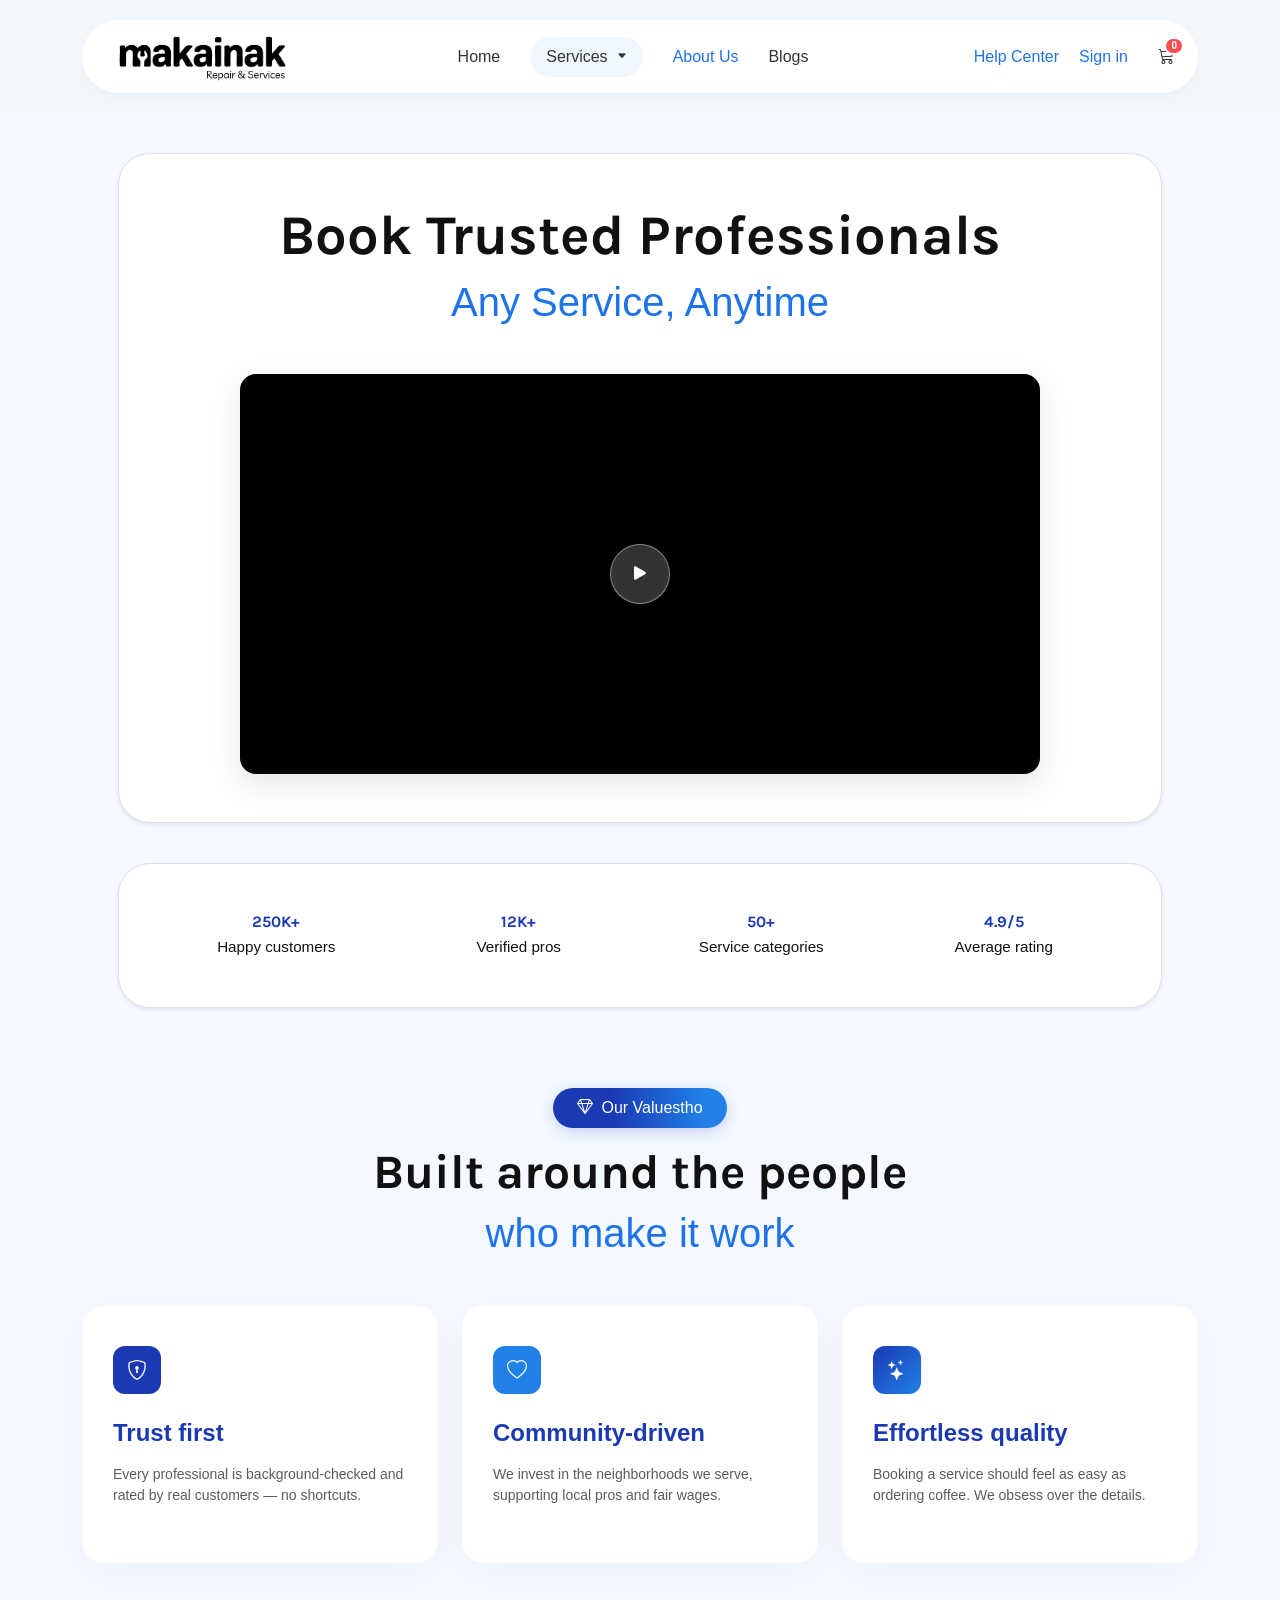
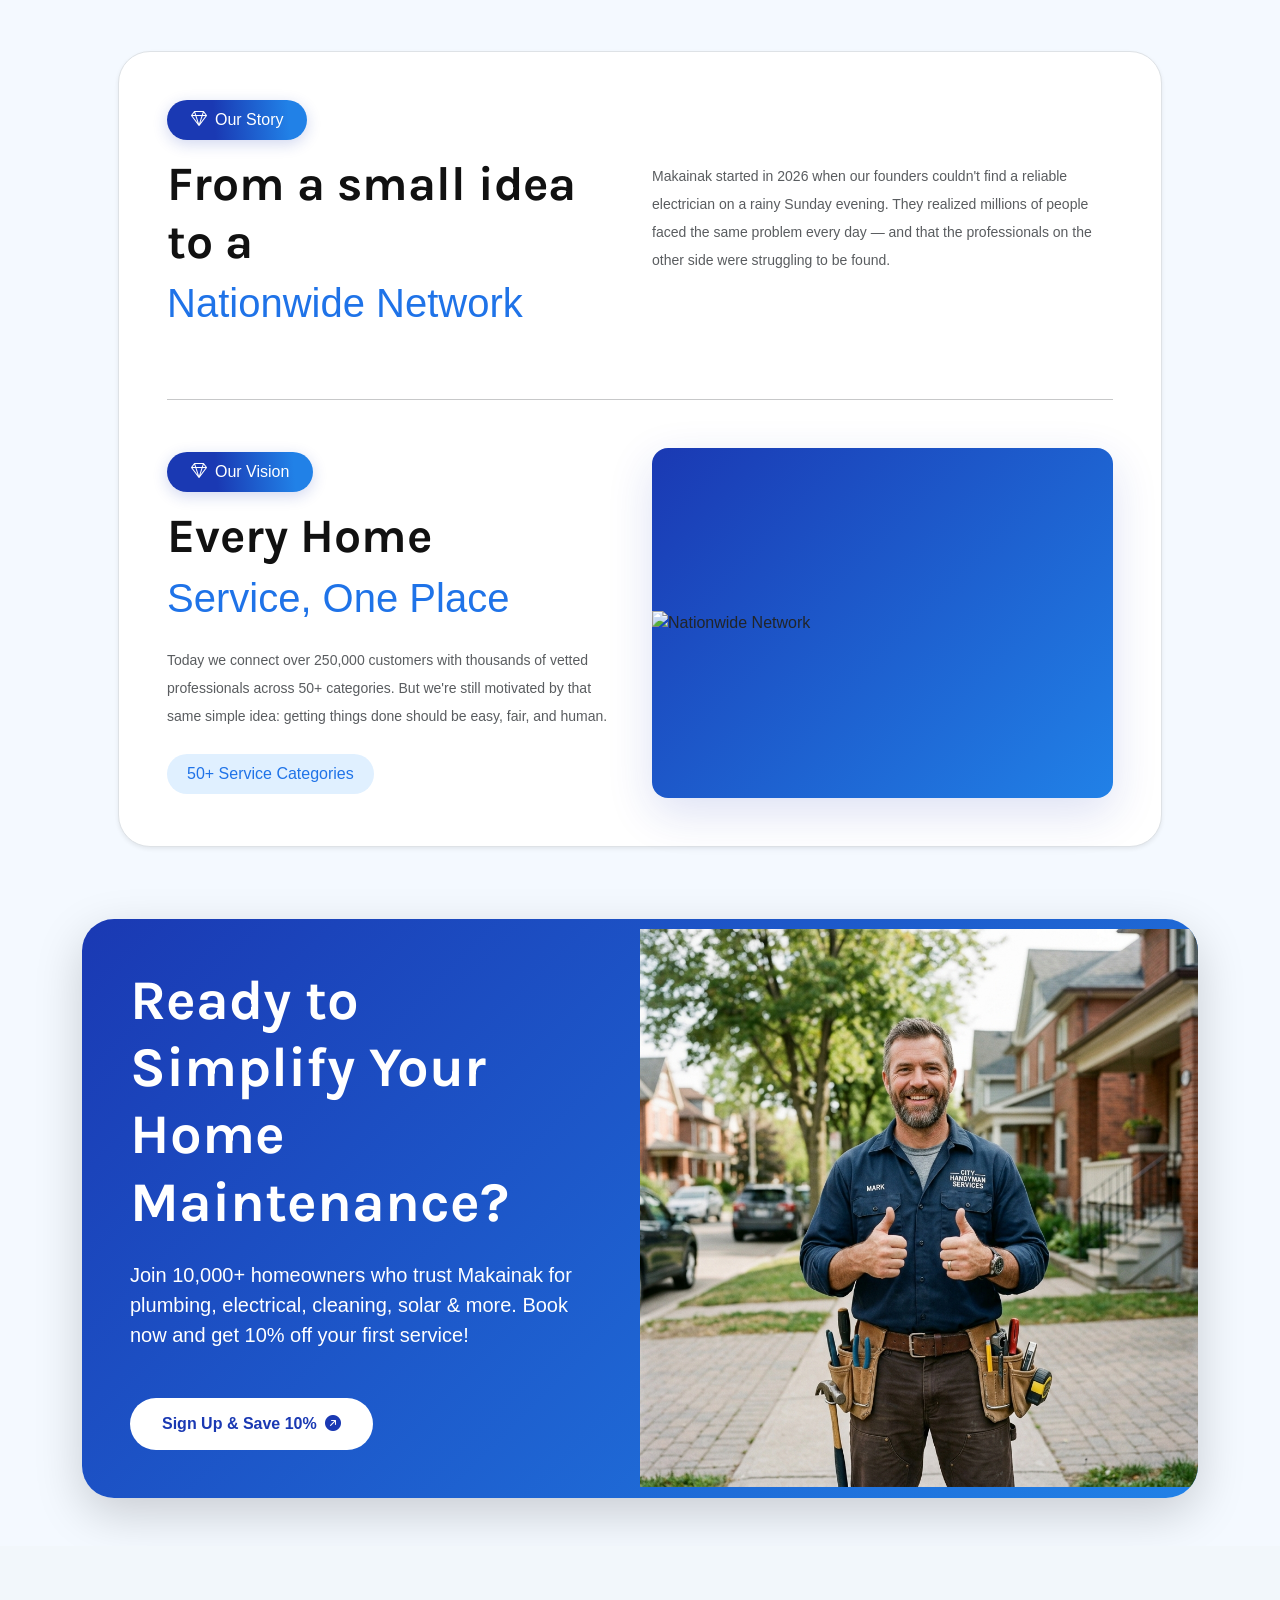
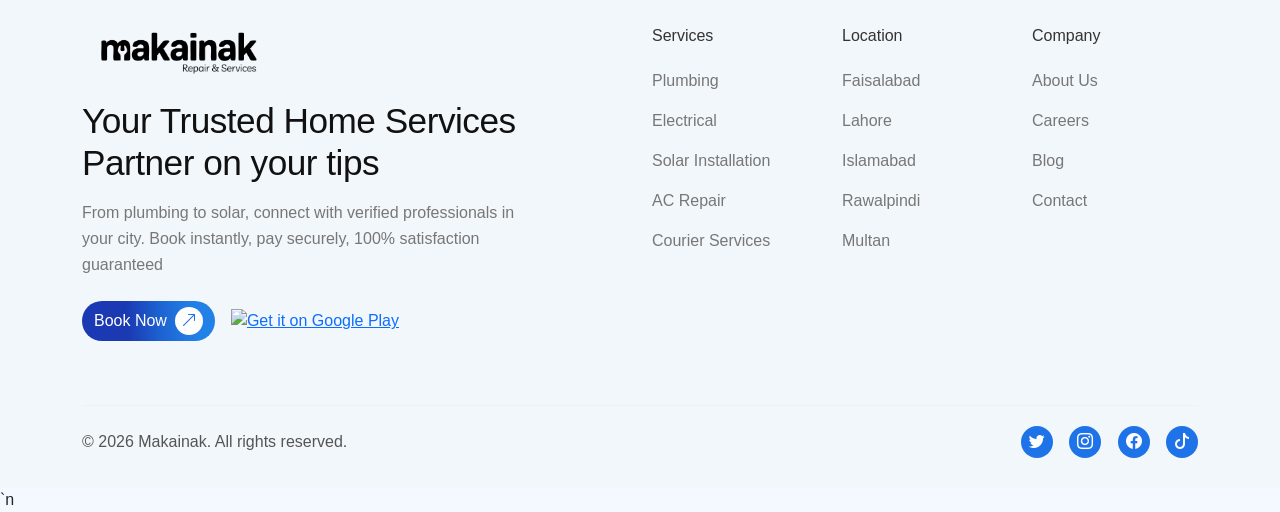
==== commit 45bf1b7a: "final exxept client dashboard" ====
--- a/about.html
+++ b/about.html
@@ -100,7 +100,7 @@
     <div class="mobile-actions">
       <a href="contact.html" class="help-center-link">Help Center</a>
       <a href="#" class="sign-in-link">Sign in</a>
-      <a href="checkout.html" class="cart-btn mt-2">
+      <a href="cart.html" class="cart-btn mt-2">
         <i class="bi bi-cart3"></i>
         <span class="cart-badge">0</span>
       </a>
@@ -159,7 +159,7 @@
         <div class="nav-actions">
           <a href="#" class="help-center-link">Help Center</a>
           <a href="#" class="sign-in-link">Sign in</a>
-          <a href="checkout.html" class="cart-btn">
+          <a href="cart.html" class="cart-btn">
             <i class="bi bi-cart3"></i>
             <span class="cart-badge">0</span>
           </a>
@@ -485,10 +485,12 @@
   <script src="https://code.jquery.com/jquery-3.7.0.min.js"></script>
   <script src="https://cdn.jsdelivr.net/npm/bootstrap@5.3.0/dist/js/bootstrap.bundle.min.js"></script>
   <script src="assets/js/footer.js"></script>
-  <script src="assets/js/header.js"></script>
+  <script src="assets/js/header.js"></script>`n  <script src="assets/js/cart-manager.js"></script>
 
 </body>
 
 </html>
 
 
+
+
--- a/assets/css/main.css
+++ b/assets/css/main.css
@@ -1090,7 +1090,7 @@
     font-family: 'Karla', sans-serif;
     font-weight: 700;
     font-style: normal;
-    font-size: 25px ;
+    font-size: 25px;
     line-height: 1.1;
     letter-spacing: -0.04em;
     text-align: center;
@@ -2944,4 +2944,5 @@
       font-size: 12px;
       padding: 6px 12px !important;
     }
-  }+  }
+}
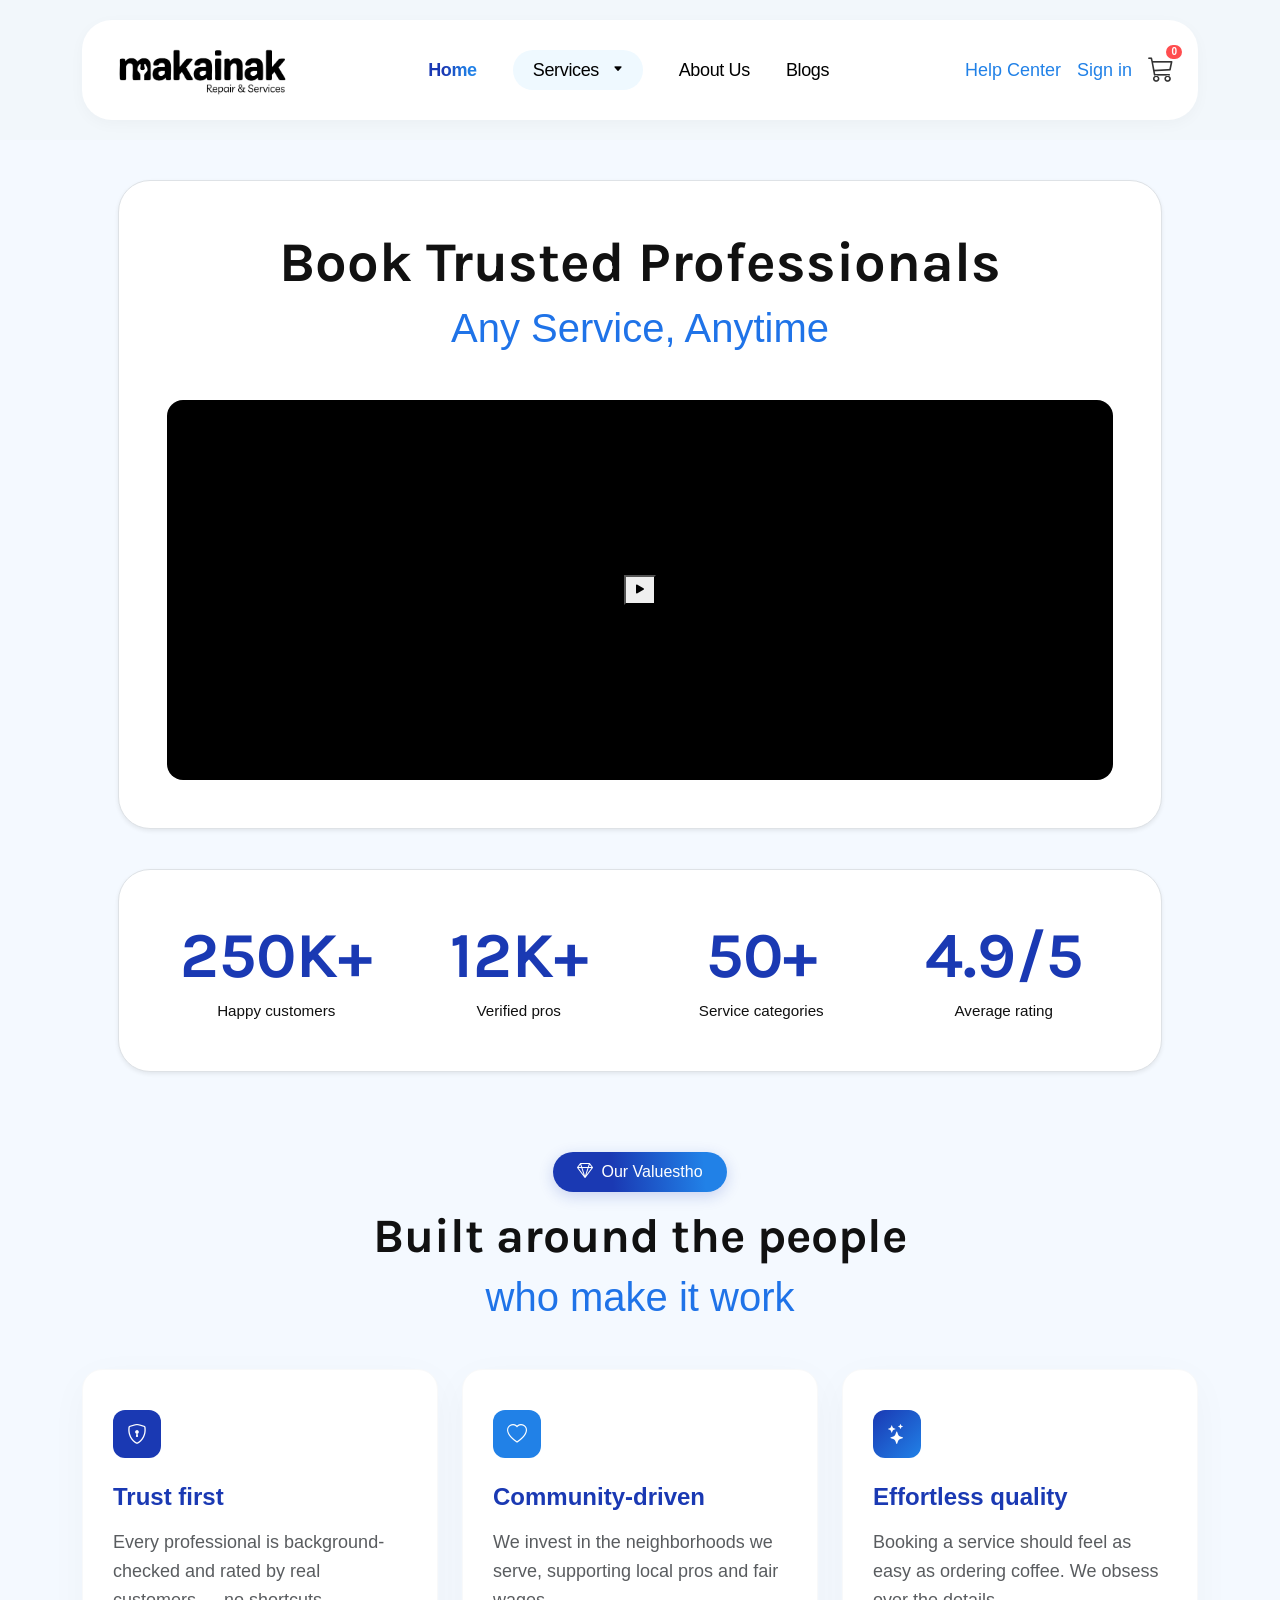
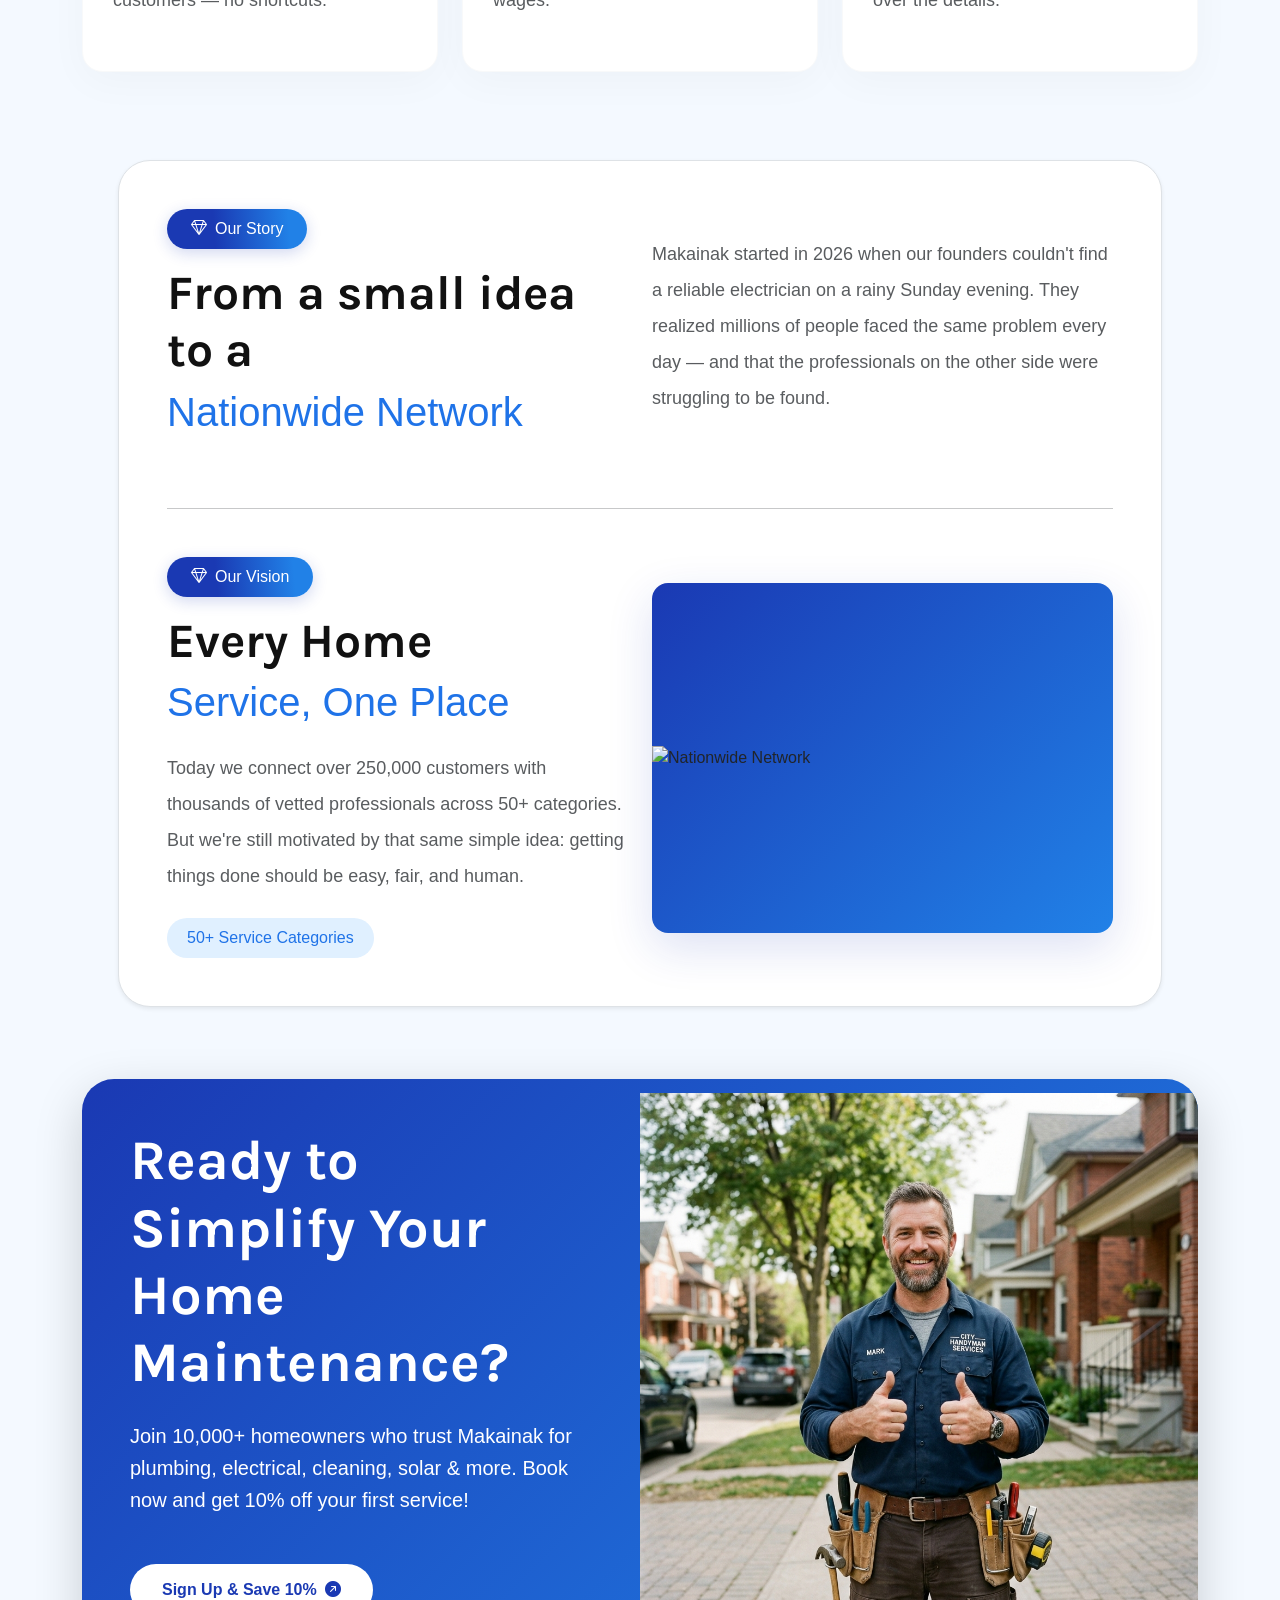
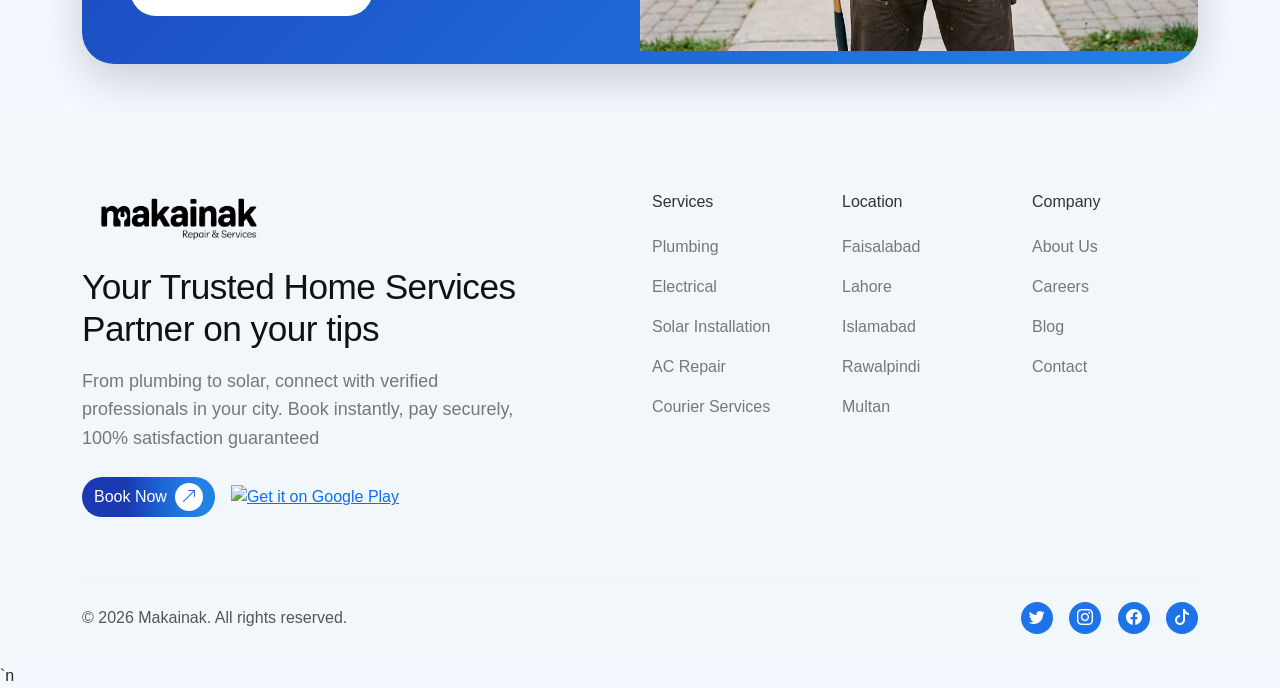
==== commit ed4a03b5: "final" ====
--- a/about.html
+++ b/about.html
@@ -30,8 +30,6 @@
       <div class="text-center">
         <h2 class="modal-title">Welcome back</h2>
         <p class="modal-subtitle">Sign in to manage your bookings and saved pros.</p>
-
-
         <form>
           <div class="input-group-custom">
             <i class="bi bi-envelope"></i>
@@ -50,7 +48,151 @@
         </form>
 
         <div class="auth-footer">
-          Don't have an account? <a href="#">Sign up</a>
+          Don't have an account? <a href="#" class="switch-to-signup">Sign up</a>
+        </div>
+      </div>
+    </div>
+  </div>
+
+  <!-- Signup Modal -->
+  <div class="modal-overlay" id="signupModal">
+    <div class="auth-modal">
+      <button class="modal-close"><i class="bi bi-x"></i></button>
+      <div class="text-center">
+        <h2 class="modal-title">Create your account</h2>
+        <p class="modal-subtitle">Join Makainak and book trusted local pros in seconds.</p>
+        <form>
+          <div class="input-group-custom">
+            <i class="bi bi-person"></i>
+            <input type="text" class="form-control rounded-pill" placeholder="Full name">
+          </div>
+          <div class="input-group-custom">
+            <i class="bi bi-envelope"></i>
+            <input type="email" class="form-control rounded-pill" placeholder="Email address">
+          </div>
+          <div class="input-group-custom">
+            <i class="bi bi-lock"></i>
+            <input type="password" class="form-control rounded-pill" placeholder="Password">
+          </div>
+
+          <button type="submit" class="btn-signin">
+            Create account <i class="bi bi-arrow-up-right-circle-fill"></i>
+          </button>
+        </form>
+
+        <div class="auth-footer">
+          Already have an account? <a href="#" class="switch-to-login">Sign in</a>
+        </div>
+      </div>
+    </div>
+  </div>
+
+  <!-- Booking Selection Modal -->
+  <div class="modal-overlay" id="bookingModal">
+    <div class="booking-modal-container">
+      <button class="modal-close"><i class="bi bi-x"></i></button>
+
+      <!-- Modal Top Actions -->
+      <div class="modal-top-actions">
+        <a href="cart.html" class="modal-cart-btn-top">
+          <i class="bi bi-cart3"></i>
+          <span class="cart-badge">0</span>
+        </a>
+      </div>
+
+      <!-- Dynamic Content Container -->
+      <div id="modalContent">
+        <!-- View 1: Category Selection -->
+        <div id="categoryView">
+          <!-- Category Tabs -->
+          <div class="booking-tabs-wrapper">
+            <div class="booking-tabs">
+              <button class="tab-btn active" data-category="electrical">Electrical Engineering</button>
+              <button class="tab-btn" data-category="mechanical">Mechanical Engineering</button>
+              <button class="tab-btn" data-category="civil">Civil Engineering</button>
+            </div>
+          </div>
+
+          <h2 class="modal-main-heading" id="categoryHeading">Wide Range of Electrical Engineering Services</h2>
+
+          <!-- Service Grid -->
+          <div class="row g-4 booking-service-grid">
+            <!-- Electrical Services (Default) -->
+            <div class="col-lg-6">
+              <div class="booking-service-card show-details" data-service="ac-service">
+                <div class="row align-items-center">
+                  <div class="col-4">
+                    <img src="assets/images/feature_ac_repair.png" alt="Service">
+                  </div>
+                  <div class="col-8">
+                    <h6>AC Service</h6>
+                    <p>Installation, repair, gas refill, cleaning, and general AC maintenance</p>
+                    <span class="view-service-link">View Services <div class="icon-box-blue"><i
+                          class="bi bi-arrow-up-right"></i></div></span>
+                  </div>
+                </div>
+              </div>
+            </div>
+            <div class="col-lg-6">
+              <div class="booking-service-card show-details" data-service="electrical-wiring">
+                <div class="row align-items-center">
+                  <div class="col-4">
+                    <img src="assets/images/feature_professional.png" alt="Service">
+                  </div>
+                  <div class="col-8">
+                    <h6>Electrical Wiring</h6>
+                    <p>Installation, repair, gas refill, cleaning, and general AC maintenance</p>
+                    <span class="view-service-link">View Services <div class="icon-box-blue"><i
+                          class="bi bi-arrow-up-right"></i></div></span>
+                  </div>
+                </div>
+              </div>
+            </div>
+            <div class="col-lg-6">
+              <div class="booking-service-card show-details" data-service="solar-panel">
+                <div class="row align-items-center">
+                  <div class="col-4">
+                    <img src="assets/images/feature_tablet.png" alt="Service">
+                  </div>
+                  <div class="col-8">
+                    <h6>Solar Panel</h6>
+                    <p>Installation, repair, gas refill, cleaning, and general AC maintenance</p>
+                    <span class="view-service-link">View Services <div class="icon-box-blue"><i
+                          class="bi bi-arrow-up-right"></i></div></span>
+                  </div>
+                </div>
+              </div>
+            </div>
+            <div class="col-lg-6">
+              <div class="booking-service-card show-details" data-service="generator-ups">
+                <div class="row align-items-center">
+                  <div class="col-4">
+                    <img src="assets/images/mechanical_engineering.png" alt="Service">
+                  </div>
+                  <div class="col-8">
+                    <h6>Generator & UPS</h6>
+                    <p>Installation, repair, gas refill, cleaning, and general AC maintenance</p>
+                    <span class="view-service-link">View Services <div class="icon-box-blue"><i
+                          class="bi bi-arrow-up-right"></i></div></span>
+                  </div>
+                </div>
+              </div>
+            </div>
+          </div>
+
+          <div class="modal-footer-text">User Details</div>
+        </div>
+
+        <!-- View 2: Detailed Services -->
+        <div id="servicesDetailView" class="d-none">
+          <button class="btn-back-selection back-btn"><i class="bi bi-arrow-left me-2"></i> Back</button>
+          <div class="text-center">
+            <span class="sub-cat-badge">AC Services</span>
+            <h2 class="modal-main-heading service-main-title">AC General Service</h2>
+          </div>
+          <div class="row g-4" id="detailedServiceGrid">
+            <!-- Populated by JS -->
+          </div>
         </div>
       </div>
     </div>
@@ -60,41 +202,49 @@
   <div class="mobile-drawer">
     <button class="drawer-close" id="closeDrawer"><i class="bi bi-x"></i></button>
     <ul class="mobile-nav-links">
-      <li><a href="index.html">Home</a></li>
+      <li><a href="index.html" class="active">Home</a></li>
       <li class="mobile-dropdown">
         <a href="#" class="mobile-dropdown-toggle">Services <i class="bi bi-caret-down-fill ms-1"
             style="font-size: 10px;"></i></a>
         <ul class="mobile-dropdown-menu">
+          <!-- Civil -->
           <li class="mobile-submenu">
             <a href="#" class="mobile-submenu-toggle">Civil <i class="bi bi-caret-down-fill ms-1"
                 style="font-size: 10px;"></i></a>
             <ul class="mobile-sub-menu">
-              <li><a href="#">Building Construction</a></li>
-              <li><a href="#">Renovation</a></li>
-              <li><a href="#">Architecture Design</a></li>
+              <li class="mobile-submenu">
+                <a href="#" class="mobile-submenu-toggle">Domestic <i class="bi bi-caret-down-fill ms-1"
+                    style="font-size: 10px;"></i></a>
+                <ul class="mobile-sub-menu">
+                  <li><a href="services-detail.html">Home Construction</a></li>
+                </ul>
+              </li>
+              <li class="mobile-submenu">
+                <a href="#" class="mobile-submenu-toggle">Corporate <i class="bi bi-caret-down-fill ms-1"
+                    style="font-size: 10px;"></i></a>
+                <ul class="mobile-sub-menu">
+                  <li><a href="services-detail.html">Office Buildout</a></li>
+                </ul>
+              </li>
             </ul>
           </li>
+          <!-- Electrical -->
           <li class="mobile-submenu">
             <a href="#" class="mobile-submenu-toggle">Electrical <i class="bi bi-caret-down-fill ms-1"
                 style="font-size: 10px;"></i></a>
             <ul class="mobile-sub-menu">
-              <li><a href="#">Wiring & Installation</a></li>
-              <li><a href="#">Appliance Repair</a></li>
-              <li><a href="#">Solar Setup</a></li>
-            </ul>
-          </li>
-          <li class="mobile-submenu">
-            <a href="#" class="mobile-submenu-toggle">Mechanical <i class="bi bi-caret-down-fill ms-1"
-                style="font-size: 10px;"></i></a>
-            <ul class="mobile-sub-menu">
-              <li><a href="#">HVAC & AC Repair</a></li>
-              <li><a href="#">Plumbing</a></li>
-              <li><a href="#">Generator Repair</a></li>
+              <li class="mobile-submenu">
+                <a href="#" class="mobile-submenu-toggle">Domestic <i class="bi bi-caret-down-fill ms-1"
+                    style="font-size: 10px;"></i></a>
+                <ul class="mobile-sub-menu">
+                  <li><a href="services-detail.html">Home Wiring</a></li>
+                </ul>
+              </li>
             </ul>
           </li>
         </ul>
       </li>
-      <li><a href="about.html" class="active">About Us</a></li>
+      <li><a href="about.html">About Us</a></li>
       <li><a href="blog.html">Blogs</a></li>
     </ul>
     <div class="mobile-actions">
@@ -118,57 +268,107 @@
 
         <!-- Desktop Center Navigation -->
         <ul class="nav-links">
-          <li><a href="index.html">Home</a></li>
+          <li><a href="index.html" class="active">Home</a></li>
           <li class="services-dropdown">
             <a href="#">Services <i class="bi bi-caret-down-fill ms-1" style="font-size: 10px;"></i></a>
             <ul class="desktop-dropdown-menu">
+              <!-- Level 2: Civil -->
               <li class="desktop-dropdown-submenu">
                 <a href="#">Civil <i class="bi bi-chevron-right ms-auto"
                     style="font-size: 10px; float: right; margin-top: 5px;"></i></a>
                 <ul class="desktop-sub-menu">
-                  <li><a href="#">Building Construction</a></li>
-                  <li><a href="#">Renovation</a></li>
-                  <li><a href="#">Architecture Design</a></li>
+                  <!-- Level 3: Domestic -->
+                  <li class="desktop-dropdown-submenu">
+                    <a href="#">Domestic <i class="bi bi-chevron-right ms-auto"
+                        style="font-size: 10px; float: right; margin-top: 5px;"></i></a>
+                    <ul class="desktop-sub-menu">
+                      <li><a href="services-detail.html">Home Construction</a></li>
+                      <li><a href="services-detail.html">Interior Renovation</a></li>
+                    </ul>
+                  </li>
+                  <!-- Level 3: Corporate -->
+                  <li class="desktop-dropdown-submenu">
+                    <a href="#">Corporate <i class="bi bi-chevron-right ms-auto"
+                        style="font-size: 10px; float: right; margin-top: 5px;"></i></a>
+                    <ul class="desktop-sub-menu">
+                      <li><a href="services-detail.html">Office Buildout</a></li>
+                      <li><a href="services-detail.html">Commercial Design</a></li>
+                    </ul>
+                  </li>
                 </ul>
               </li>
+              <!-- Level 2: Electrical -->
               <li class="desktop-dropdown-submenu">
                 <a href="#">Electrical <i class="bi bi-chevron-right ms-auto"
                     style="font-size: 10px; float: right; margin-top: 5px;"></i></a>
                 <ul class="desktop-sub-menu">
-                  <li><a href="#">Wiring & Installation</a></li>
-                  <li><a href="#">Appliance Repair</a></li>
-                  <li><a href="#">Solar Setup</a></li>
+                  <!-- Level 3: Domestic -->
+                  <li class="desktop-dropdown-submenu">
+                    <a href="#">Domestic <i class="bi bi-chevron-right ms-auto"
+                        style="font-size: 10px; float: right; margin-top: 5px;"></i></a>
+                    <ul class="desktop-sub-menu">
+                      <li><a href="services-detail.html">Home Wiring</a></li>
+                      <li><a href="services-detail.html">Appliance Install</a></li>
+                    </ul>
+                  </li>
+                  <!-- Level 3: Corporate -->
+                  <li class="desktop-dropdown-submenu">
+                    <a href="#">Corporate <i class="bi bi-chevron-right ms-auto"
+                        style="font-size: 10px; float: right; margin-top: 5px;"></i></a>
+                    <ul class="desktop-sub-menu">
+                      <li><a href="services-detail.html">Industrial Wiring</a></li>
+                      <li><a href="services-detail.html">Server Room Power</a></li>
+                    </ul>
+                  </li>
                 </ul>
               </li>
+              <!-- Level 2: Mechanical -->
               <li class="desktop-dropdown-submenu">
                 <a href="#">Mechanical <i class="bi bi-chevron-right ms-auto"
                     style="font-size: 10px; float: right; margin-top: 5px;"></i></a>
                 <ul class="desktop-sub-menu">
-                  <li><a href="#">HVAC & AC Repair</a></li>
-                  <li><a href="#">Plumbing</a></li>
-                  <li><a href="#">Generator Repair</a></li>
+                  <!-- Level 3: Domestic -->
+                  <li class="desktop-dropdown-submenu">
+                    <a href="#">Domestic <i class="bi bi-chevron-right ms-auto"
+                        style="font-size: 10px; float: right; margin-top: 5px;"></i></a>
+                    <ul class="desktop-sub-menu">
+                      <li><a href="services-detail.html">AC Maintenance</a></li>
+                      <li><a href="services-detail.html">Home Plumbing</a></li>
+                    </ul>
+                  </li>
+                  <!-- Level 3: Corporate -->
+                  <li class="desktop-dropdown-submenu">
+                    <a href="#">Corporate <i class="bi bi-chevron-right ms-auto"
+                        style="font-size: 10px; float: right; margin-top: 5px;"></i></a>
+                    <ul class="desktop-sub-menu">
+                      <li><a href="services-detail.html">Central HVAC</a></li>
+                      <li><a href="services-detail.html">Industrial Plumbing</a></li>
+                    </ul>
+                  </li>
                 </ul>
               </li>
             </ul>
           </li>
-          <li><a href="about.html" class="active">About Us</a></li>
+          <li><a href="about.html">About Us</a></li>
           <li><a href="blog.html">Blogs</a></li>
         </ul>
 
         <!-- Desktop Right Actions -->
+
+
         <div class="nav-actions">
-          <a href="#" class="help-center-link">Help Center</a>
+          <a href="contact.html" class="help-center-link">Help Center</a>
           <a href="#" class="sign-in-link">Sign in</a>
           <a href="cart.html" class="cart-btn">
             <i class="bi bi-cart3"></i>
             <span class="cart-badge">0</span>
           </a>
-        </div>
-
-        <!-- Mobile Hamburger Button -->
-        <button class="hamburger-btn" id="hamburgerBtn">
-          <i class="bi bi-list"></i>
-        </button>
+
+          <!-- Mobile Hamburger Button -->
+          <button class="hamburger-btn" id="hamburgerBtn">
+            <i class="bi bi-list"></i>
+          </button>
+        </div>
       </div>
     </div>
   </header>
--- a/assets/css/main.css
+++ b/assets/css/main.css
@@ -10,73 +10,74 @@
 .header-wrapper {
   background-color: #f2f7fb;
   padding: 20px 0;
-  font-family: -apple-system, BlinkMacSystemFont, "Segoe UI", Roboto, "Helvetica Neue", Arial, sans-serif;
 }
 
 .navbar-pill {
-  background-color: #fff;
-  border-radius: 50px;
-  padding: 10px 24px;
-  display: flex;
-  align-items: center;
+  display: flex;
+  flex-direction: row;
   justify-content: space-between;
+  align-items: center;
+  padding: 24px;
+  gap: 20px;
+  /* Reduced gap from 378px to be responsive but using auto layout principles */
+  max-width: 1392px;
+  height: 100px;
+  margin: 0 auto;
+  background: #FFFFFF;
+  border-radius: 30px;
   box-shadow: 0 4px 15px rgba(0, 0, 0, 0.03);
 }
 
-.logo {
-  text-decoration: none;
-  display: flex;
-  align-items: center;
-  gap: 10px;
-}
-
 .logo-img {
-  width: 186.35px;
-  height: 53.35px;
+  width: 186.36px;
+  height: 53.36px;
   object-fit: contain;
 }
 
-.logo span {
-  font-size: 10px;
-  font-weight: 500;
-  color: #666;
-  margin-top: 2px;
-}
-
 .nav-links {
   display: flex;
-  align-items: center;
-  gap: 30px;
+  flex-direction: row;
+  align-items: center;
+  padding: 0px;
+  gap: 36px;
+  list-style: none;
   margin: 0;
-  padding: 0;
-  list-style: none;
 }
 
 .nav-links a {
   text-decoration: none;
-  color: #333;
-  font-size: var(--text-base);
-  font-weight: 500;
-  transition: color 0.2s;
-}
-
-.nav-links a:hover,
+  font-family: 'Inter', sans-serif;
+  font-style: normal;
+  font-weight: 400;
+  font-size: 18px;
+  line-height: 26px;
+  letter-spacing: -0.02em;
+  color: #000000;
+  transition: all 0.3s;
+}
+
 .nav-links a.active {
-  color: #1f73e8;
-}
-
-.nav-links li.services-dropdown {
+  background: linear-gradient(85.26deg, #1A39B3 33.96%, #1A3CB5 35.54%, #1D61D0 57.61%, #2078E0 75.47%, #2181E7 86.51%);
+  -webkit-background-clip: text;
+  -webkit-text-fill-color: transparent;
+  background-clip: text;
+  font-weight: 600;
+}
+
+.services-dropdown {
   position: relative;
 }
 
-.nav-links li.services-dropdown>a {
-  background-color: #f0f7ff;
-  color: #333;
-  padding: 8px 16px;
-  border-radius: 20px;
-  display: flex;
-  align-items: center;
-  gap: 5px;
+.services-dropdown>a {
+  display: flex !important;
+  align-items: center;
+  justify-content: center;
+  gap: 10px;
+  width: 130px;
+  height: 40px;
+  background: #EFF9FF !important;
+  border-radius: 40px !important;
+  color: #000000 !important;
 }
 
 .desktop-dropdown-menu {
@@ -97,7 +98,7 @@
   transition: all 0.3s ease;
 }
 
-.services-dropdown:hover>.desktop-dropdown-menu {
+.services-dropdown:hover .desktop-dropdown-menu {
   display: block;
   opacity: 1;
   visibility: visible;
@@ -116,6 +117,8 @@
   font-size: 14px !important;
   font-weight: 500 !important;
   background: none !important;
+  width: 100% !important;
+  height: auto !important;
   border-radius: 0 !important;
 }
 
@@ -151,19 +154,19 @@
 
 .nav-actions {
   display: flex;
-  align-items: center;
-  gap: 20px;
-}
-
-.nav-actions a {
-  text-decoration: none;
-  font-size: var(--text-base);
-  font-weight: 500;
+  flex-direction: row;
+  align-items: center;
+  padding: 0px;
+  gap: 16px;
 }
 
 .help-center-link,
 .sign-in-link {
-  color: #1f73e8;
+  font-family: 'Inter', sans-serif;
+  font-size: 18px;
+  font-weight: 400;
+  color: #2181E7;
+  text-decoration: none;
 }
 
 .cart-btn {
@@ -175,13 +178,14 @@
   justify-content: center;
   transition: all 0.2s;
   text-decoration: none;
-  margin-left: 10px;
 }
 
 .cart-btn:hover {
   color: #1f73e8;
   transform: scale(1.1);
 }
+
+
 
 .cart-badge {
   position: absolute;
@@ -312,203 +316,409 @@
    HERO & SEARCH STYLES
    ========================================= */
 .hero-section {
-  padding: 60px 0 40px;
+  padding: 40px 0 20px;
+}
+
+.hero-inner {
+  display: flex;
+  flex-direction: column;
+  align-items: center;
+  gap: 32px;
+  width: 100%;
 }
 
 .hero-heading {
   font-family: 'Karla', sans-serif;
-  font-weight: 700;
   font-style: normal;
-  line-height: 1.1;
-  letter-spacing: -0.04em;
+  font-weight: 400;
+  font-size: clamp(40px, 8vw, 100px) !important;
+  line-height: 110%;
   text-align: center;
-  color: #111;
-  margin-bottom: 0px;
-  font-size: 50PX;
-}
-
-.hero-subheading {
-  font-family: 'Karla', sans-serif;
-  font-weight: 700;
-  font-style: normal;
-  font-size: 50PX;
-  line-height: 1.1;
-  letter-spacing: -0.04em;
-  text-align: center;
-  margin-bottom: 40px;
-  color: #2181E7;
-}
-
-.search-bar-wrapper {
-  max-width: 800px;
+  letter-spacing: -0.06em;
+  color: #000000;
+  max-width: 1244px;
+  margin-bottom: 0;
+}
+
+.hero-heading span {
+  display: block;
+  background: linear-gradient(85.26deg, #1A39B3 33.96%, #1A3CB5 35.54%, #1D61D0 57.61%, #2078E0 75.47%, #2181E7 86.51%);
+  -webkit-background-clip: text;
+  -webkit-text-fill-color: transparent;
+  background-clip: text;
+}
+
+/* Search Bar */
+.search-bar-container {
+  width: 100%;
+  max-width: 754px;
+  height: 82px;
+  background: #FFFFFF;
+  border: 1px solid #E0E0E0;
+  border-radius: 70px;
+  display: flex;
+  flex-direction: row;
+  justify-content: space-between;
+  align-items: center;
+  padding: 14px 14px 14px 42px;
   margin: 0 auto;
-}
-
-.search-bar {
-  background: white;
+  box-shadow: 0 10px 30px rgba(0, 0, 0, 0.05);
+}
+
+.search-input-group {
+  display: flex;
+  align-items: center;
+  gap: 16px;
+  flex-grow: 1;
+}
+
+.search-input-group i {
+  font-size: 24px;
+  color: #B0B0B0;
+}
+
+.search-input-group input {
+  border: none;
+  outline: none;
+  font-family: 'Inter', sans-serif;
+  font-size: 18px;
+  color: #000;
+  width: 100%;
+}
+
+.search-input-group input::placeholder {
+  color: #B0B0B0;
+}
+
+.btn-find-service {
+  display: flex;
+  flex-direction: row;
+  align-items: center;
+  justify-content: center;
+  padding: 14px 32px;
+  gap: 10px;
+  width: 200px;
+  height: 54px;
+  background: linear-gradient(85.26deg, #1A39B3 33.96%, #1A3CB5 35.54%, #1D61D0 57.61%, #2078E0 75.47%, #2181E7 86.51%);
+  border-radius: 30px;
+  color: #FFFFFF !important;
+  text-decoration: none;
+  font-family: 'Inter', sans-serif;
+  font-weight: 400;
+  font-size: 18px;
+  border: none;
+  cursor: pointer;
+}
+
+/* Category Toggles */
+.category-toggle-pill {
+  display: inline-flex;
+  flex-direction: row;
+  justify-content: center;
+  align-items: center;
+  padding: 6px;
+  gap: 8px;
+  background: #EFF9FF;
   border-radius: 50px;
-  padding: 5px 5px 5px 20px;
-  box-shadow: 0 4px 15px rgba(0, 0, 0, 0.05);
-  border: 1px solid #e88c30;
-}
-
-.search-bar .input-group-text {
-  border-radius: 50px 0 0 50px;
-  color: #6c757d;
+  margin: 0 auto;
+  border: 1px solid #d4eeff;
+}
+
+.toggle-btn {
+  display: inline-flex;
+  flex-direction: row;
+  align-items: center;
+  justify-content: center;
+  gap: 6px;
+  padding: 10px 22px;
+  border-radius: 30px;
+  font-family: 'Inter', sans-serif;
+  font-weight: 400;
+  font-size: 16px;
+  transition: all 0.3s;
+  border: none;
+  cursor: pointer;
+  white-space: nowrap;
+}
+
+.toggle-btn.active {
+  background: #FFFFFF;
+  color: #2181E7 !important;
+  box-shadow: 0 4px 10px rgba(0, 0, 0, 0.08);
+}
+
+.toggle-btn:not(.active) {
   background: transparent;
-  padding-left: 0;
-}
-
-.search-bar input {
-  background: transparent;
-  font-size: var(--text-base);
-}
-
-.search-bar input:focus {
-  box-shadow: none;
-}
-
-.toggle-wrapper {
-  margin-top: 20px;
-}
-
-.toggle-group {
-  border: 1px solid #e6f0ff;
-  border-radius: 50px;
-}
-
-.btn-toggle {
-  font-size: var(--text-sm);
-  transition: all 0.2s;
-}
-
-.btn-toggle.active {
-  background-color: #e6f0ff;
-  color: #1f73e8;
-  font-weight: 600;
-}
-
-/* =========================================
-   SERVICES & CARDS
-   ========================================= */
-.services-section {
-  padding: 20px 0 40px;
-}
-
-.service-card {
+  color: #2181E7 !important;
+}
+
+/* Service Grid */
+.hero-service-grid {
+  display: grid;
+  grid-template-columns: repeat(3, 1fr);
+  gap: 16px;
+  width: 100%;
+}
+
+.hero-service-card {
+  display: flex;
+  flex-direction: column;
+  gap: 12px;
+  padding: 10px;
+  border-radius: 20px;
+  transition: all 0.3s;
+  cursor: pointer;
   background: #fff;
+}
+
+.hero-service-card:hover {
+  transform: translateY(-4px);
+  box-shadow: 0 8px 24px rgba(0, 0, 0, 0.08);
+}
+
+.card-img-wrapper {
+  width: 100%;
+  height: 240px;
   border-radius: 16px;
+  position: relative;
   overflow: hidden;
-  box-shadow: 0 4px 15px rgba(0, 0, 0, 0.03);
-  transition: transform 0.2s ease, box-shadow 0.2s ease;
-  border: 1px solid #eaeaea;
-  height: 100%;
-}
-
-.service-card.active-card {
-  border: 1px solid #e88c30;
-}
-
-.service-card:hover {
-  transform: translateY(-5px);
-  box-shadow: 0 10px 25px rgba(0, 0, 0, 0.08);
-}
-
-.service-image-wrapper {
-  height: 220px;
-  overflow: hidden;
-  background: #f0f7ff;
-}
-
-.service-image-wrapper img {
+  display: flex;
+  align-items: flex-end;
+  justify-content: center;
+}
+
+.card-img-wrapper.electrical {
+  background: linear-gradient(85.26deg, #1A39B3 33.96%, #1A3CB5 35.54%, #1D61D0 57.61%, #2078E0 75.47%, #2181E7 86.51%);
+}
+
+.card-img-wrapper.mechanical,
+.card-img-wrapper.civil {
+  background: #C0E5FD;
+}
+
+.card-img-wrapper img {
   width: 100%;
   height: 100%;
   object-fit: cover;
-}
-
-.service-content h5 {
-  font-size: 1.1rem;
-  font-weight: 600;
-  color: #222;
+  object-position: center top;
+}
+
+.card-footer {
+  display: flex;
+  flex-direction: row;
+  justify-content: space-between;
+  align-items: center;
+  padding: 4px 6px;
+  background: transparent;
+  border: none;
+}
+
+.card-title {
+  font-family: 'Karla', sans-serif;
+  font-weight: 500;
+  font-size: 20px;
+  letter-spacing: -0.04em;
+  margin: 0;
+}
+
+.hero-service-card.electrical .card-title {
+  color: #2181E7;
+}
+
+.hero-service-card:not(.electrical) .card-title {
+  color: #111111;
+}
+
+.card-arrow-btn {
+  width: 36px;
+  height: 36px;
+  border-radius: 50%;
+  display: flex;
+  align-items: center;
+  justify-content: center;
+  background: linear-gradient(85.26deg, #1A39B3 33.96%, #1A3CB5 35.54%, #1D61D0 57.61%, #2078E0 75.47%, #2181E7 86.51%);
+  color: white;
+  font-size: 13px;
+  flex-shrink: 0;
 }
 
 /* =========================================
    BENEFITS SECTION
    ========================================= */
 .benefits-section {
-  padding: 10px 0;
+  padding: 80px 0;
+  background-color: #f2f7fb;
+}
+
+.benefits-badge {
+  display: inline-flex;
+  align-items: center;
+  gap: 6px;
+  background: linear-gradient(85.26deg, #1A39B3 33.96%, #2181E7 86.51%);
+  color: #fff;
+  font-family: 'Inter', sans-serif;
+  font-size: 13px;
+  font-weight: 500;
+  padding: 7px 18px;
+  border-radius: 30px;
+  margin-bottom: 20px;
 }
 
 .benefits-heading {
-  font-size: var(--heading-lg);
-  font-weight: 700;
-  color: #1a1a1a;
-  margin-bottom: 5px;
-  letter-spacing: -0.5px;
+  font-family: 'Karla', sans-serif;
+  font-weight: 400;
+  font-size: clamp(36px, 5vw, 64px);
+  color: #000;
+  margin-bottom: 0;
+  line-height: 1.1;
+  letter-spacing: -0.04em;
 }
 
 .benefits-subheading {
-  font-size: var(--heading-md);
-  font-weight: 500;
-  letter-spacing: -0.5px;
-}
-
+  font-family: 'Karla', sans-serif;
+  font-weight: 400;
+  font-size: clamp(36px, 5vw, 64px);
+  color: #2181E7;
+  margin-bottom: 0;
+  line-height: 1.1;
+  letter-spacing: -0.04em;
+}
+
+/* Video Placeholder */
 .video-placeholder {
   background-color: #000;
-  min-height: 400px;
+  height: 100%;
+  min-height: 380px;
+  border-radius: 20px;
+  display: flex;
+  align-items: center;
+  justify-content: center;
+}
+
+.play-btn-figma {
+  width: 72px;
+  height: 50px;
+  background: rgba(255, 255, 255, 0.18);
+  border: 1.5px solid rgba(255, 255, 255, 0.25);
+  border-radius: 12px;
+  color: white;
+  display: flex;
+  align-items: center;
+  justify-content: center;
+  font-size: 26px;
+  transition: all 0.3s;
+  cursor: pointer;
+}
+
+.play-btn-figma:hover {
+  background: rgba(255, 255, 255, 0.3);
+  transform: scale(1.05);
+}
+
+/* Right Column Layout */
+.benefits-right-col {
+  display: flex;
+  flex-direction: row;
+  gap: 16px;
+  height: 100%;
+}
+
+/* App Card */
+.app-card-figma {
+  flex: 0 0 auto;
+  width: 180px;
+  background: linear-gradient(135deg, #1A39B3 0%, #2181E7 100%);
+  border-radius: 20px;
+  padding: 20px 12px 16px;
+  display: flex;
+  flex-direction: column;
+  align-items: center;
+  justify-content: flex-start;
   position: relative;
-  box-shadow: 0 10px 30px rgba(0, 0, 0, 0.1);
-}
-
-.play-btn {
-  transition: transform 0.2s;
-  color: #333;
-}
-
-.play-btn:hover {
-  transform: scale(1.1);
-  color: #1f73e8;
-}
-
-.video-container-wrapper {
-  max-width: 800px;
+  overflow: hidden;
+  min-height: 340px;
+}
+
+.mockup-img {
   width: 100%;
-}
-
-.play-btn-large {
-  width: 60px;
-  height: 60px;
-  background: rgba(255, 255, 255, 0.2);
-  border: 1px solid rgba(255, 255, 255, 0.4);
-  backdrop-filter: blur(5px);
+  max-width: 150px;
+  object-fit: contain;
+  z-index: 1;
+  margin-bottom: 60px;
+}
+
+.play-store-badge {
+  position: absolute;
+  bottom: 16px;
+  left: 50%;
+  transform: translateX(-50%);
+  width: 130px;
+  background: #000;
+  padding: 5px 10px;
+  border-radius: 7px;
+  z-index: 2;
+}
+
+/* Feature Container */
+.feature-container-figma {
+  flex: 1;
+  background: white;
+  border-radius: 20px;
+  padding: 20px 18px;
+  display: flex;
+  flex-direction: column;
+  justify-content: space-between;
+  box-shadow: 0 4px 20px rgba(0, 0, 0, 0.04);
+  border: 1px solid #f0f0f0;
+}
+
+.feature-item-figma {
+  padding: 12px 0;
+}
+
+.feature-item-figma:not(:last-child) {
+  border-bottom: 1px solid #f0f0f0;
+}
+
+.feature-row {
+  display: flex;
+  align-items: flex-start;
+  justify-content: space-between;
+  gap: 10px;
+}
+
+.feature-row>div:first-child {
+  flex: 1;
+}
+
+.feature-item-figma h6 {
+  font-family: 'Inter', sans-serif;
+  color: #1A39B3;
+  font-weight: 600;
+  font-size: 14px;
+  margin-bottom: 4px;
+}
+
+.feature-item-figma p {
+  color: #888;
+  font-size: 12px;
+  line-height: 1.5;
+  margin: 0;
+}
+
+.feature-icon-wrap {
+  width: 32px;
+  height: 32px;
   border-radius: 50%;
+  background: linear-gradient(162.48deg, #FC9F3B 5.84%, #9B3D11 101.19%);
+  display: flex;
+  align-items: center;
+  justify-content: center;
+  flex-shrink: 0;
   color: white;
-  display: flex;
-  align-items: center;
-  justify-content: center;
-  font-size: 24px;
-  cursor: pointer;
-  transition: all 0.3s;
-}
-
-.play-btn-large:hover {
-  background: rgba(255, 255, 255, 0.4);
-  transform: scale(1.1);
-}
-
-.app-card {
-  background: linear-gradient(85.26deg, #1A39B3 33.96%, #1A3CB5 35.54%, #1D61D0 57.61%, #2078E0 75.47%, #2181E7 86.51%);
-  box-shadow: 0 10px 30px rgba(31, 115, 232, 0.2);
-}
-
-.phone-mockup {
-  box-shadow: 0 5px 15px rgba(0, 0, 0, 0.2);
-}
-
-.feature-item {
-  transition: transform 0.2s;
-  border: 1px solid #eaeaea;
-}
+  font-size: 14px;
+}
+
 
 .feature-item:hover {
   transform: translateX(5px);
@@ -516,46 +726,288 @@
 }
 
 /* =========================================
-   PLATFORM & HOW IT WORKS
+   PLATFORM FEATURES SECTION
    ========================================= */
 .platform-features-section {
-  padding-bottom: 60px;
+  padding: 0 0 60px;
+}
+
+.platform-features-section .bg-white {
+  padding: 56px !important;
+}
+
+/* Section Header */
+.platform-badge {
+  display: inline-flex;
+  align-items: center;
+  gap: 6px;
+  background: linear-gradient(85.26deg, #1A39B3 33.96%, #2181E7 86.51%);
+  color: #fff;
+  font-family: 'Inter', sans-serif;
+  font-size: 13px;
+  font-weight: 500;
+  padding: 7px 16px;
+  border-radius: 30px;
+  margin-bottom: 20px;
 }
 
 .platform-heading {
-  font-size: var(--heading-lg);
+  font-family: 'Karla', sans-serif;
+  font-size: clamp(36px, 4vw, 56px);
+  font-weight: 400;
+  color: #111;
+  letter-spacing: -0.04em;
+  line-height: 1.1;
+  margin-bottom: 0;
+}
+
+.platform-desc {
+  font-family: 'Inter', sans-serif;
+  font-size: 15px;
+  color: #888;
+  line-height: 1.7;
+  max-width: 320px;
+  margin-left: auto;
+}
+
+/* Feature Blocks */
+.feature-block {
+  padding: 48px 0;
+}
+
+.feature-label {
+  display: inline-flex;
+  align-items: center;
+  gap: 6px;
+  font-family: 'Inter', sans-serif;
+  font-size: 13px;
   font-weight: 600;
-  color: #1a1a1a;
-  letter-spacing: -0.5px;
+  color: #2181E7;
+  margin-bottom: 16px;
+}
+
+.feature-label i {
+  font-size: 11px;
 }
 
 .feature-title {
-  font-size: var(--heading-md);
+  font-family: 'Karla', sans-serif;
+  font-size: clamp(30px, 3.5vw, 44px);
+  font-weight: 400;
+  color: #111;
+  letter-spacing: -0.04em;
+  line-height: 1.15;
+  margin-bottom: 16px;
+}
+
+.feature-desc {
+  font-family: 'Inter', sans-serif;
+  font-size: 15px;
+  color: #888;
+  line-height: 1.7;
+  margin-bottom: 24px;
+}
+
+.feature-badge {
+  display: inline-flex;
+  align-items: center;
+  background: #EFF9FF;
+  color: #2181E7;
+  font-family: 'Inter', sans-serif;
+  font-size: 13px;
+  font-weight: 500;
+  padding: 8px 18px;
+  border-radius: 30px;
+  border: 1px solid #d4eeff;
+}
+
+.feature-img {
+  width: 100%;
+  height: 280px;
+  object-fit: cover;
+  border-radius: 20px;
+  display: block;
+}
+
+.feature-divider {
+  border: none;
+  border-top: 1px solid #f0f0f0;
+  margin: 0;
+}
+
+/* =========================================
+   HOW IT WORKS SECTION
+   ========================================= */
+.how-it-works-section {
+  background: linear-gradient(180deg, #1A39B3 0%, #2181E7 100%);
+  padding: 80px 0;
+  position: relative;
+}
+
+.hiw-header {
+  margin-bottom: 64px;
+}
+
+.hiw-badge {
+  display: inline-flex;
+  align-items: center;
+  gap: 6px;
+  background: #fff;
+  color: #1A39B3;
+  font-family: 'Inter', sans-serif;
+  font-size: 13px;
   font-weight: 600;
-  color: #1a1a1a;
-  letter-spacing: -0.5px;
-}
-
-.how-it-works-section {
-  background: linear-gradient(85.26deg, #1A39B3 33.96%, #1A3CB5 35.54%, #1D61D0 57.61%, #2078E0 75.47%, #2181E7 86.51%);
+  padding: 7px 16px;
+  border-radius: 30px;
+  margin-bottom: 20px;
 }
 
 .how-it-works-heading {
   font-family: 'Karla', sans-serif;
-  font-weight: 500;
-  font-size: var(--heading-lg);
-  letter-spacing: -1px;
+  font-size: clamp(36px, 4vw, 48px);
+  font-weight: 400;
+  color: #fff;
+  letter-spacing: -0.04em;
+  line-height: 1.15;
+  margin-bottom: 0;
+}
+
+/* Timeline Layout */
+.hiw-timeline-wrapper {
+  position: relative;
+  max-width: 900px;
+  margin: 0 auto;
+}
+
+.hiw-vline {
+  position: absolute;
+  top: 0;
+  bottom: 0;
+  left: 50%;
+  width: 1px;
+  background: rgba(255, 255, 255, 0.3);
+  transform: translateX(-50%);
+  z-index: 1;
+}
+
+.hiw-row {
+  display: flex;
+  align-items: center;
+  justify-content: space-between;
+  margin-bottom: 60px;
+  position: relative;
+  z-index: 2;
+}
+
+.hiw-row:last-child {
+  margin-bottom: 0;
+}
+
+.hiw-cell {
+  width: 45%;
+}
+
+.hiw-cell-dot {
+  width: 10%;
+  display: flex;
+  justify-content: center;
+  align-items: center;
+}
+
+.hiw-cell-text {
+  text-align: left;
+}
+
+.hiw-row:nth-child(even) .hiw-cell-text {
+  /* No special right alignment to match standard reading */
+}
+
+/* Step Elements */
+.step-icon-box {
+  width: 48px;
+  height: 48px;
+  background: #fff;
+  border-radius: 12px;
+  display: flex;
+  align-items: center;
+  justify-content: center;
+  margin-bottom: 20px;
+}
+
+.step-icon-box i {
+  font-size: 24px;
+  color: #1A39B3;
+}
+
+.step-title {
+  font-family: 'Karla', sans-serif;
+  font-size: 28px;
+  font-weight: 400;
+  color: #fff;
+  margin-bottom: 12px;
+  letter-spacing: -0.02em;
+}
+
+.step-desc {
+  font-family: 'Inter', sans-serif;
+  font-size: 14px;
+  color: rgba(255, 255, 255, 0.85);
+  line-height: 1.6;
+  margin-bottom: 0;
 }
 
 .timeline-circle {
-  width: 32px;
-  height: 32px;
-  padding: 8px;
-  box-shadow: 0 4px 10px rgba(0, 0, 0, 0.1);
+  width: 24px;
+  height: 24px;
+  background: #fff;
+  border-radius: 50%;
+  display: flex;
+  align-items: center;
+  justify-content: center;
 }
 
 .timeline-dot {
-  background-color: #1A39B3 !important;
+  width: 10px;
+  height: 10px;
+  background-color: #1A39B3;
+  border-radius: 50%;
+}
+
+.hiw-img {
+  width: 100%;
+  height: auto;
+  border-radius: 16px;
+  display: block;
+}
+
+/* Responsive */
+@media (max-width: 768px) {
+  .hiw-vline {
+    left: 20px;
+    transform: none;
+  }
+  
+  .hiw-row {
+    flex-direction: column;
+    align-items: flex-start;
+    padding-left: 50px;
+  }
+  
+  .hiw-row:nth-child(even) {
+    flex-direction: column-reverse;
+  }
+  
+  .hiw-cell {
+    width: 100%;
+    margin-bottom: 20px;
+  }
+  
+  .hiw-cell-dot {
+    position: absolute;
+    left: 8px;
+    top: 20px;
+    width: auto;
+  }
 }
 
 .custom-carousel-btn {
@@ -1053,7 +1505,7 @@
   }
 
   .video-placeholder {
-    min-height: 300px;
+    min-height: 240px;
   }
 
   .service-detail-img {
@@ -1485,15 +1937,19 @@
 }
 
 .modal-title {
-  font-size: var(--heading-md);
+  font-size: 25px;
   font-weight: 700;
   margin-bottom: 10px;
+  color: #0d6efd;
+  text-align: left;
+
 }
 
 .modal-subtitle {
   font-size: var(--text-base);
   color: #666;
   margin-bottom: 30px;
+  text-align: left;
 }
 
 .google-btn {
@@ -2013,22 +2469,49 @@
    ========================================= */
 .booking-modal-container {
   background: white;
-  width: 90%;
-  max-width: 1000px;
+  width: 95%;
+  max-width: 1100px;
   max-height: 90vh;
   border-radius: 30px;
-  padding: 40px;
+  padding: 50px 40px;
   position: relative;
   overflow-y: auto;
-}
-
+  box-shadow: 0 20px 60px rgba(0, 0, 0, 0.1);
+}
+
+.modal-close {
+  position: absolute;
+  top: 25px;
+  right: 25px;
+  background: #f8f9fa;
+  border: none;
+  width: 32px;
+  height: 32px;
+  border-radius: 8px;
+  display: flex;
+  align-items: center;
+  justify-content: center;
+  color: #666;
+  font-size: 18px;
+  cursor: pointer;
+  transition: all 0.2s;
+  z-index: 10;
+}
+
+.modal-close:hover {
+  background: #eff7ff;
+  color: #1f73e8;
+}
+
+/* Tab Styles */
 .booking-tabs-wrapper {
   display: flex;
   justify-content: center;
+  margin-bottom: 40px;
 }
 
 .booking-tabs {
-  background: #f0f7ff;
+  background: #eff7ff;
   padding: 6px;
   border-radius: 50px;
   display: flex;
@@ -2038,11 +2521,11 @@
 .tab-btn {
   border: none;
   background: transparent;
-  padding: 10px 25px;
+  padding: 10px 30px;
   border-radius: 50px;
-  font-size: var(--text-sm);
-  font-weight: 600;
-  color: #555;
+  font-size: 15px;
+  font-weight: 500;
+  color: #444;
   transition: all 0.3s ease;
 }
 
@@ -2053,51 +2536,271 @@
   border: 1px solid #1f73e8;
 }
 
+/* Modal Headers */
+.modal-main-heading {
+  font-size: 42px;
+  font-weight: 600;
+  text-align: center;
+  margin-bottom: 45px;
+  color: #111;
+  letter-spacing: -0.02em;
+}
+
+.sub-cat-badge {
+  background-color: #eff7ff;
+  color: #1f73e8;
+  padding: 8px 20px;
+  border-radius: 50px;
+  font-size: 14px;
+  font-weight: 500;
+  display: inline-block;
+  margin-bottom: 25px;
+}
+
+/* Category View Card (Horizontal) */
 .booking-service-card {
+  background: white;
+  border: 1px solid #eee;
+  border-radius: 20px;
+  padding: 15px;
+  cursor: pointer;
   transition: all 0.3s ease;
-  cursor: pointer;
+  height: 100%;
 }
 
 .booking-service-card:hover,
 .booking-service-card.active {
-  border-color: #e88c30 !important;
+  border-color: #e88c30;
+  box-shadow: 0 10px 30px rgba(0, 0, 0, 0.04);
+}
+
+.booking-service-card .row {
+  height: 100%;
+}
+
+.booking-service-card img {
+  border-radius: 12px;
+  width: 100%;
+  height: 120px;
+  object-fit: cover;
+}
+
+.booking-service-card h6 {
+  font-size: 22px;
+  font-weight: 600;
+  margin-bottom: 8px;
+  color: #111;
+}
+
+.booking-service-card p {
+  font-size: 13px;
+  line-height: 1.5;
+  color: #777;
+  margin-bottom: 15px;
+}
+
+.view-service-link {
+  color: #111;
+  font-size: 15px;
+  font-weight: 600;
+  text-decoration: none;
+  display: flex;
+  align-items: center;
+  gap: 10px;
+}
+
+.icon-box-blue {
+  background: #1f73e8;
+  color: white;
+  width: 28px;
+  height: 28px;
+  border-radius: 6px;
+  display: flex;
+  align-items: center;
+  justify-content: center;
+  font-size: 14px;
+}
+
+/* Detailed Service View Card (Vertical) */
+.service-selection-card {
+  background: #fff;
+  border: 1px solid #eee;
+  border-radius: 20px;
+  padding: 25px;
+  transition: all 0.3s ease;
+  height: 100%;
+  position: relative;
+}
+
+.service-selection-card.selected {
+  border-color: #e88c30;
   background-color: #fffaf5;
 }
 
-.view-service-link {
+.service-selection-card h6 {
+  font-size: 22px;
+  font-weight: 500;
+  margin-bottom: 8px;
+  color: #111;
+}
+
+.more-details {
+  color: #999;
+  font-size: 12px;
+  font-weight: 600;
+  text-transform: uppercase;
+  letter-spacing: 0.5px;
+  text-decoration: none;
+  display: flex;
+  align-items: center;
+  gap: 6px;
+  margin-bottom: 25px;
+}
+
+.more-details:hover {
   color: #1f73e8;
+}
+
+.price-old {
+  text-decoration: line-through;
+  color: #999;
+  font-size: 14px;
+  margin-right: 10px;
+}
+
+.price-current {
+  color: #1f73e8;
+  font-weight: 600;
+  font-size: 22px;
+}
+
+.service-added-text {
+  font-size: 14px;
+  font-weight: 500;
+  color: #111;
+}
+
+.cart-add-btn {
+  width: 32px;
+  height: 32px;
+  background: #1f73e8;
+  color: white;
+  border: none;
+  border-radius: 8px;
+  display: flex;
+  align-items: center;
+  justify-content: center;
+  font-size: 18px;
+  transition: all 0.2s;
+}
+
+.cart-add-btn.added {
+  background: #e88c30;
+}
+
+.service-selection-card .add-service-btn {
+  position: absolute;
+  top: 25px;
+  right: 25px;
+}
+
+.back-btn {
+  background-color: #eff7ff;
+  color: #1f73e8;
+  border: none;
+  padding: 10px 24px;
+  border-radius: 12px;
+  font-weight: 600;
+  display: flex;
+  align-items: center;
+  gap: 10px;
+  margin-bottom: 30px;
+  transition: all 0.2s;
+}
+
+.back-btn:hover {
+  background-color: #e0f0ff;
+  transform: translateX(-5px);
+}
+
+.ton-select-dropdown-small {
+  border: 1px solid #eee;
+  background-color: #f8f9fa;
+  border-radius: 8px;
+  padding: 5px 12px;
+  font-size: 13px;
+  color: #444;
+  cursor: pointer;
+  outline: none;
+}
+
+/* Footer & Cart Button */
+.modal-footer-text {
+  text-align: center;
+  font-size: 13px;
+  color: #999;
+  margin-top: 40px;
+}
+
+.btn-view-cart-modal {
+  position: fixed;
+  bottom: 40px;
+  right: 40px;
+  background: #1f73e8;
+  color: white !important;
+  border: none;
+  padding: 14px 28px;
+  border-radius: 50px;
+  font-weight: 600;
+  box-shadow: 0 10px 30px rgba(31, 115, 232, 0.3);
+  display: flex;
+  align-items: center;
+  gap: 12px;
+  z-index: 2000;
+  transition: all 0.3s;
   text-decoration: none;
-  font-size: 12px;
-  font-weight: 700;
-  display: flex;
-  align-items: center;
-}
-
-/* Mobile Adjustments for Booking Modal */
-@media (max-width: 768px) {
-  .booking-modal-container {
-    padding: 20px;
-    border-radius: 20px;
-  }
-
-  .booking-tabs {
-    flex-direction: column;
-    width: 100%;
-    border-radius: 15px;
-  }
-
-  .tab-btn {
-    width: 100%;
-    text-align: left;
-    padding: 12px 15px;
-  }
-
-  .tab-btn.active::after {
-    content: '\F229';
-    /* Bootstrap Icon caret-down */
-    font-family: bootstrap-icons;
-    float: right;
-  }
+  opacity: 0;
+  visibility: hidden;
+}
+
+.btn-view-cart-modal.show {
+  opacity: 1;
+  visibility: visible;
+}
+
+.btn-view-cart-modal:hover {
+  background: #1557b0;
+  transform: translateY(-5px);
+  color: white !important;
+}
+
+.modal-cart-btn-top {
+  position: absolute;
+  top: 25px;
+  right: 75px;
+  background: #eff7ff;
+  color: #1f73e8;
+  width: 40px;
+  height: 40px;
+  border-radius: 10px;
+  display: flex;
+  align-items: center;
+  justify-content: center;
+  text-decoration: none;
+  font-size: 20px;
+  transition: all 0.2s;
+  z-index: 11;
+}
+
+.modal-cart-btn-top:hover {
+  background: #e0f0ff;
+  color: #1f73e8;
+  transform: scale(1.1);
+}
+
+.modal-cart-btn-top .cart-badge {
+  top: -5px;
+  right: -5px;
 }
 
 /* Error Blinking Animation */
@@ -2110,83 +2813,6 @@
     opacity: 0;
   }
 }
-
-
-/* MULTI-STEP MODAL & ADD TO CART STYLES */
-.back-btn {
-  position: absolute;
-  top: 40px;
-  left: 40px;
-  background: #f0f7ff;
-  border: none;
-  padding: 8px 15px;
-  border-radius: 12px;
-  color: #1f73e8;
-  font-weight: 600;
-  transition: all 0.3s;
-}
-
-.back-btn:hover {
-  background: #1f73e8;
-  color: white;
-}
-
-.service-added-badge {
-  background: #e0f2f1;
-  color: #00897b;
-  padding: 4px 12px;
-  border-radius: 50px;
-  font-size: 11px;
-  font-weight: 700;
-}
-
-.price-old {
-  text-decoration: line-through;
-  color: #999;
-  font-size: 11px;
-  margin-right: 5px;
-}
-
-.price-new {
-  color: #1f73e8;
-  font-weight: 700;
-  font-size: var(--text-sm);
-}
-
-.cart-add-btn {
-  width: 32px;
-  height: 32px;
-  border-radius: 8px;
-  border: none;
-  background: #1f73e8;
-  color: white;
-  display: flex;
-  align-items: center;
-  justify-content: center;
-  transition: all 0.3s;
-}
-
-.cart-add-btn.added {
-  background: #e88c30;
-}
-
-.more-details-link {
-  color: #666;
-  font-size: 11px;
-  text-decoration: none;
-  border-bottom: 1px solid #ccc;
-  padding-bottom: 2px;
-}
-
-@media (max-width: 768px) {
-  .back-btn {
-    top: 20px;
-    left: 20px;
-    padding: 5px 10px;
-    font-size: 12px;
-  }
-}
-
 
 /* MODAL VIEW TRANSITION ANIMATIONS */
 .fade-in-up {
@@ -2781,14 +3407,15 @@
   color: #ff5a5a;
   border: none;
   border-radius: 8px;
+}
 
   /* =========================================
    RESPONSIVENESS & TYPOGRAPHY MANAGEMENT
    ========================================= */
   :root {
-    --heading-xl: clamp(48px, 10vw, 90px);
-    --heading-lg: clamp(36px, 8vw, 64px);
-    --heading-md: clamp(28px, 5vw, 42px);
+    --heading-xl: clamp(48px, 8vw, 100px);
+    --heading-lg: clamp(36px, 6vw, 64px);
+    --heading-md: clamp(28px, 4vw, 42px);
     --text-base: 18px;
     --text-sm: 16px;
   }
@@ -2796,14 +3423,14 @@
   .hero-heading,
   .hero-subheading {
     font-family: 'Karla', sans-serif;
-    font-weight: 700;
+    font-weight: 400;
     font-style: normal;
     font-size: var(--heading-xl) !important;
     line-height: 1.1;
-    letter-spacing: -0.04em;
+    letter-spacing: -0.06em;
     text-align: center;
-    margin-bottom: 40px;
-    color: #2181E7;
+    margin-bottom: 20px;
+    color: #000000;
   }
 
   .selection-title {
@@ -2897,6 +3524,42 @@
     .service-image-wrapper {
       height: 200px !important;
     }
+
+    /* Benefits section responsive */
+    .benefits-right-col {
+      flex-direction: column;
+    }
+
+    .app-card-figma {
+      width: 100%;
+      min-height: 280px;
+      flex: none;
+    }
+
+    .mockup-img {
+      max-width: 130px;
+    }
+
+    /* Hero section responsive */
+    .hero-service-grid {
+      grid-template-columns: repeat(2, 1fr);
+    }
+
+    .search-bar-container {
+      height: auto;
+      padding: 10px 12px 10px 20px;
+      border-radius: 50px;
+    }
+
+    .btn-find-service {
+      width: auto;
+      padding: 10px 18px;
+      font-size: 14px;
+    }
+
+    .category-toggle-pill {
+      width: auto;
+    }
   }
 
   @media (max-width: 576px) {
@@ -2912,6 +3575,40 @@
       width: auto;
       padding: 8px 20px !important;
       font-size: 13px;
+    }
+
+    /* Hero Responsive */
+    .search-bar-container {
+      flex-direction: column;
+      border-radius: 20px;
+      padding: 12px;
+      gap: 12px;
+    }
+    .search-input-group {
+      width: 100%;
+    }
+    .search-input-group input {
+      font-size: 14px;
+    }
+    .btn-find-service {
+      width: 100%;
+      border-radius: 30px;
+    }
+
+    .card-img-wrapper {
+      height: 120px !important;
+    }
+    .card-title {
+      font-size: 14px !important;
+    }
+    .hero-service-card {
+      padding: 8px;
+      gap: 8px;
+    }
+    .card-arrow-btn {
+      width: 28px;
+      height: 28px;
+      font-size: 11px;
     }
 
     .service-selection-card {
@@ -2944,5 +3641,9 @@
       font-size: 12px;
       padding: 6px 12px !important;
     }
-  }
-}+
+    /* Single column service grid on very small screens */
+    .hero-service-grid {
+      grid-template-columns: 1fr;
+    }
+  }
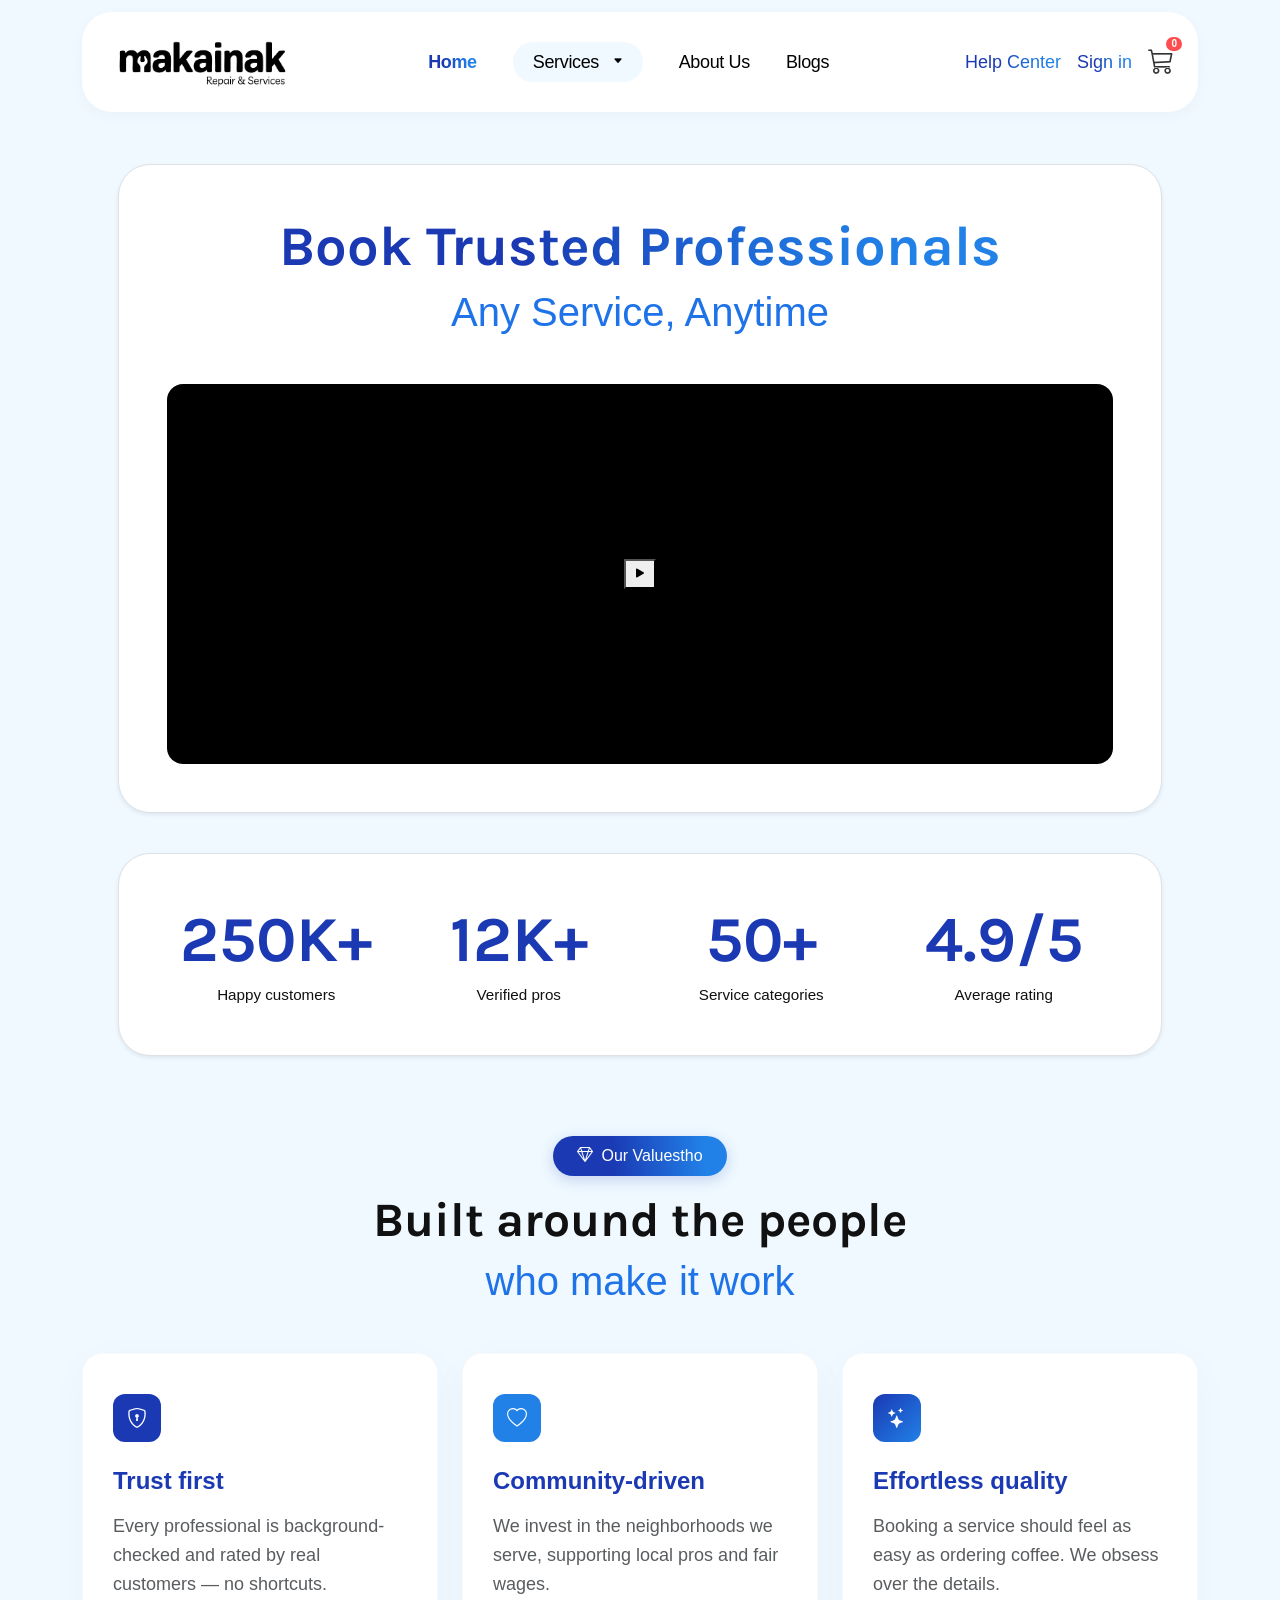
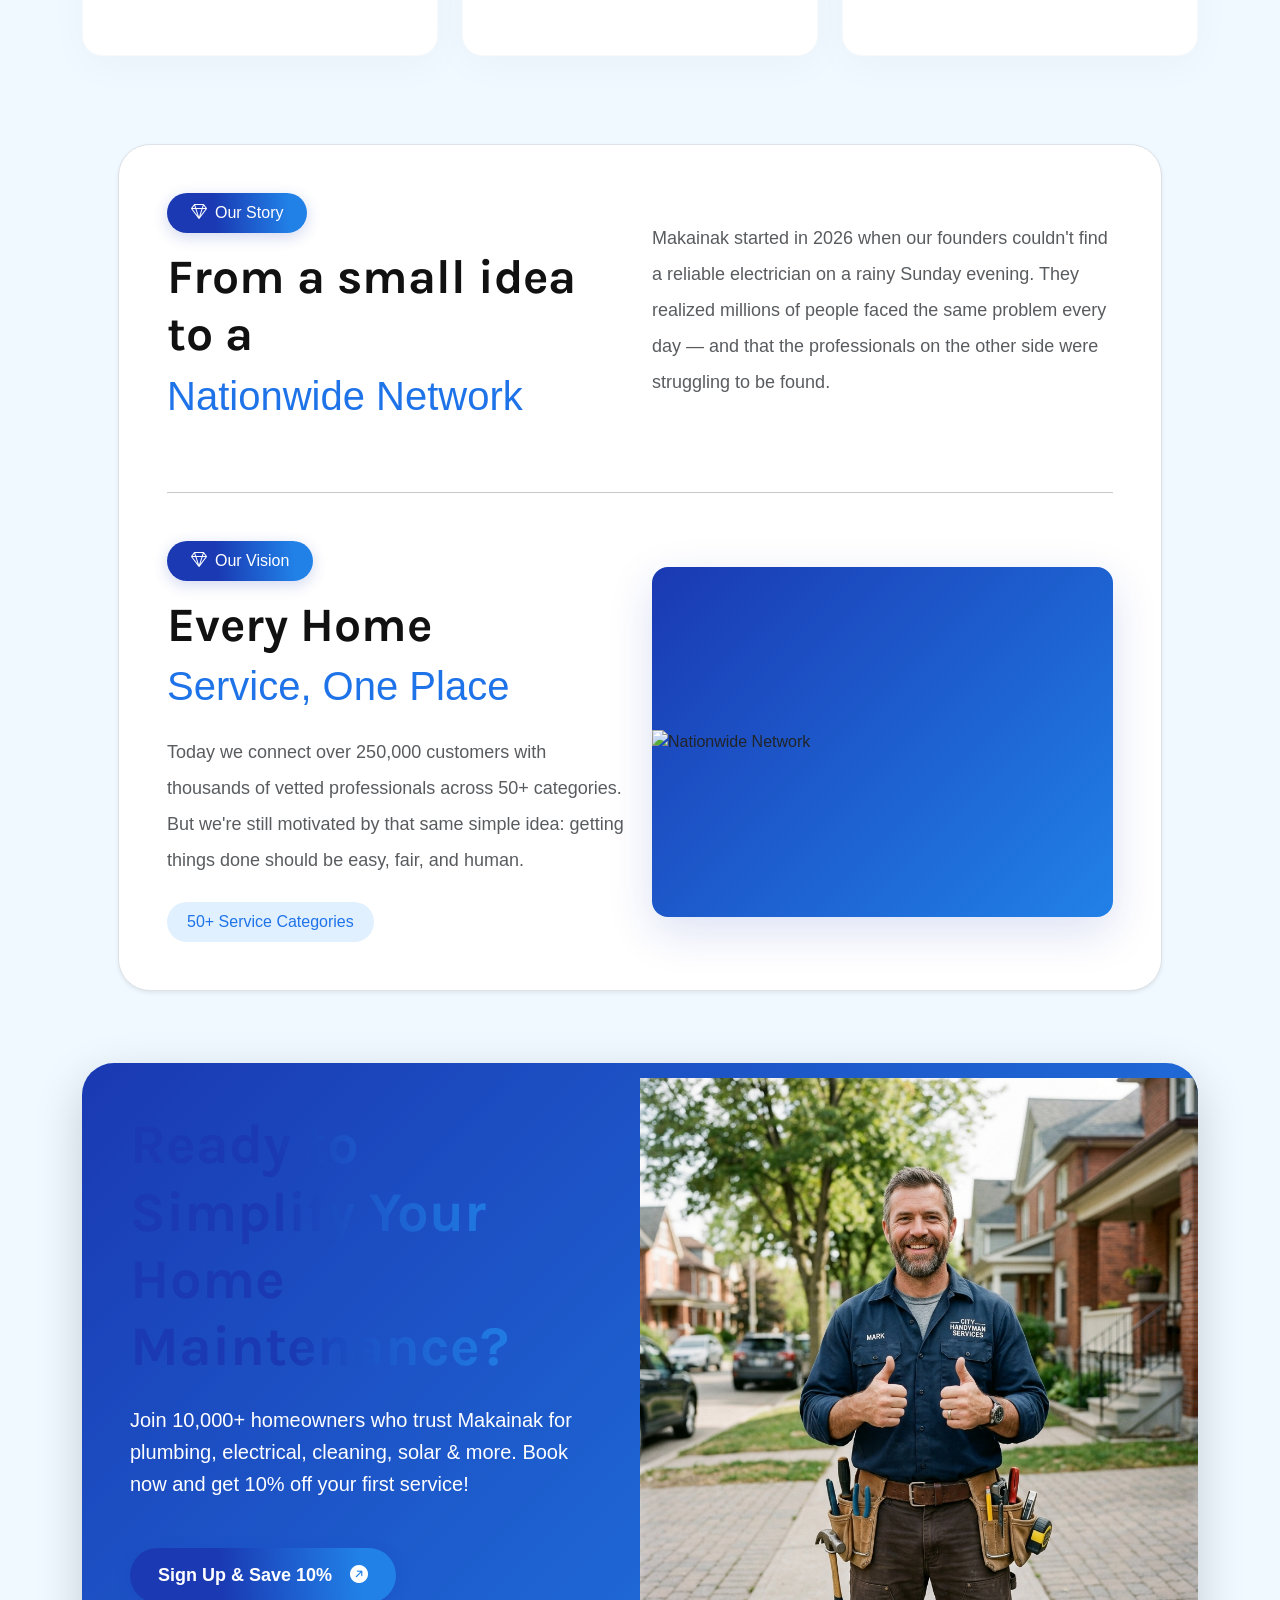
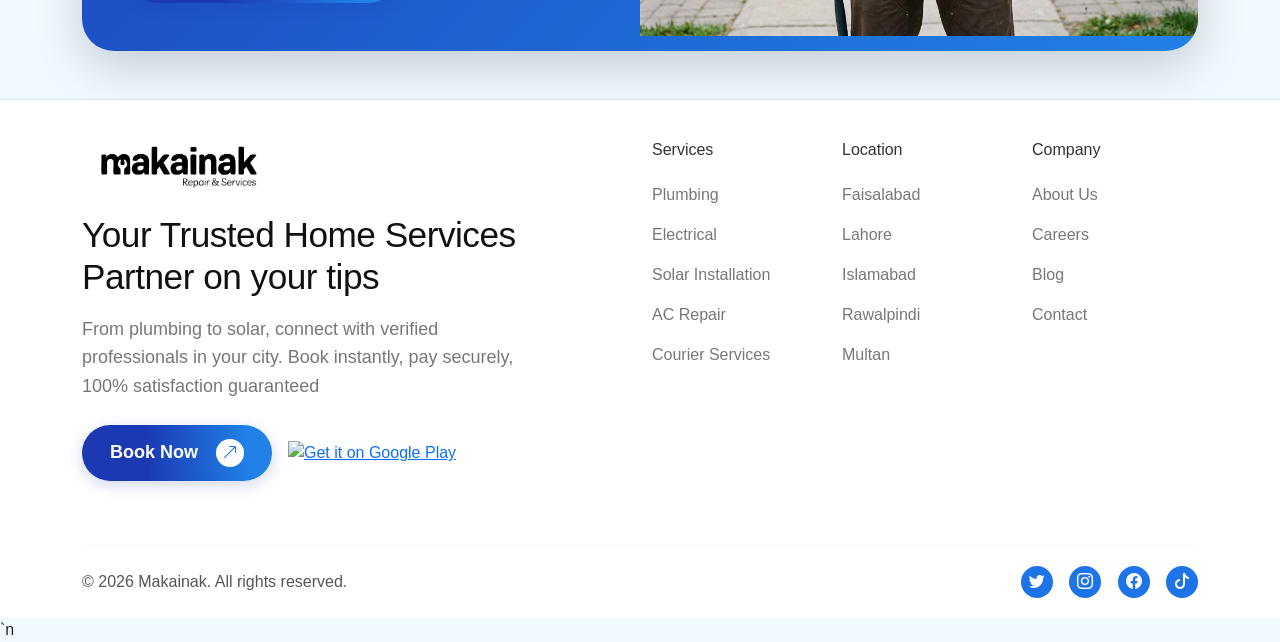
==== commit 30c1fca5: "final" ====
--- a/about.html
+++ b/about.html
@@ -23,32 +23,95 @@
   <!-- Mobile Drawer Overlay -->
   <div class="drawer-overlay"></div>
 
-  <!-- Login Modal -->
+              <!-- Login Modal -->
   <div class="modal-overlay" id="loginModal">
     <div class="auth-modal">
       <button class="modal-close"><i class="bi bi-x"></i></button>
-      <div class="text-center">
-        <h2 class="modal-title">Welcome back</h2>
-        <p class="modal-subtitle">Sign in to manage your bookings and saved pros.</p>
-        <form>
-          <div class="input-group-custom">
-            <i class="bi bi-envelope"></i>
-            <input type="email" class="form-control rounded-pill" placeholder="Email address">
-          </div>
-          <div class="input-group-custom">
-            <i class="bi bi-lock"></i>
-            <input type="password" class="form-control rounded-pill" placeholder="Password">
-          </div>
-
-          <a href="#" class="forgot-link">Forgot password?</a>
-
-          <button type="submit" class="btn-signin">
-            Sign in <i class="bi bi-arrow-right-circle-fill"></i>
-          </button>
-        </form>
-
-        <div class="auth-footer">
-          Don't have an account? <a href="#" class="switch-to-signup">Sign up</a>
+      <div class="auth-container">
+        <!-- Branding Panel (Left) -->
+        <div class="auth-branding">
+          <div class="branding-content">
+            <div>
+              <div class="security-badge-pill">
+                <i class="bi bi-shield-lock-fill"></i> Enterprise Secure
+              </div>
+              <img src="assets/images/logo.png" alt="Makainak Logo" class="auth-branding-logo">
+              <h3 class="branding-title">Welcome back</h3>
+              <p class="branding-text">
+                Makainak is your trusted home services partner. From plumbing to solar, we connect you with verified professionals for instant, secure bookings with 100% satisfaction guaranteed.
+              </p>
+            </div>
+            
+            <div class="branding-features">
+              <div class="brand-feature-item">
+                <i class="bi bi-people-fill"></i>
+                <span>10,000+ Trusted Customers</span>
+              </div>
+              <div class="brand-feature-item">
+                <i class="bi bi-patch-check-fill"></i>
+                <span>Certified Local Professionals</span>
+              </div>
+              <div class="brand-feature-item">
+                <i class="bi bi-shield-heart-fill"></i>
+                <span>100% Satisfaction Guaranteed</span>
+              </div>
+            </div>
+          </div>
+        </div>
+        <!-- Form Panel (Right) -->
+        <div class="auth-form-side">
+          <div class="text-center">
+            <h2 class="modal-title">Sign in</h2>
+            <p class="modal-subtitle">Enter your secure credentials to launch your session.</p>
+            
+            <!-- Single SSO Button -->
+            <div class="btn-sso-group">
+              <button class="btn-sso-login">
+                <img src="https://upload.wikimedia.org/wikipedia/commons/c/c1/Google_%22G%22_logo.svg" alt="Google logo">
+                <span>Continue with Google</span>
+              </button>
+            </div>
+            
+            <div class="auth-divider">
+              <span>or secure email login</span>
+            </div>
+
+            <form>
+              <div class="input-group-custom">
+                <i class="bi bi-envelope"></i>
+                <input type="email" class="form-control rounded-pill" placeholder="Email address" required>
+              </div>
+              <div class="input-group-custom">
+                <i class="bi bi-lock"></i>
+                <input type="password" class="form-control rounded-pill" placeholder="Password" required>
+              </div>
+
+              <!-- Security Row (MFA Toggle & Forgot Password) -->
+              <div class="security-option-row">
+                <label class="mfa-trust-container">
+                  <input type="checkbox" checked>
+                  <span>Trust this secure device</span>
+                </label>
+                <a href="#" class="forgot-link">Forgot?</a>
+              </div>
+
+              <button type="submit" class="btn-signin">
+                Verify secure login <i class="bi bi-shield-fill-check"></i>
+              </button>
+            </form>
+
+            <div class="auth-footer">
+              New to Makainak? <a href="#" class="switch-to-signup">Create secure account</a>
+            </div>
+
+
+
+            <!-- Trust / Legal terms and Support Links -->
+            <div class="auth-terms-support">
+              <p class="terms-text">This is a secured 256-bit SSL encrypted connection. By signing in you agree to our <a href="#">Privacy Policy</a> &amp; <a href="#">Terms of Service</a>.</p>
+              <p class="support-text">Having trouble? <a href="contact.html">Contact security support</a></p>
+            </div>
+          </div>
         </div>
       </div>
     </div>
@@ -58,36 +121,100 @@
   <div class="modal-overlay" id="signupModal">
     <div class="auth-modal">
       <button class="modal-close"><i class="bi bi-x"></i></button>
-      <div class="text-center">
-        <h2 class="modal-title">Create your account</h2>
-        <p class="modal-subtitle">Join Makainak and book trusted local pros in seconds.</p>
-        <form>
-          <div class="input-group-custom">
-            <i class="bi bi-person"></i>
-            <input type="text" class="form-control rounded-pill" placeholder="Full name">
-          </div>
-          <div class="input-group-custom">
-            <i class="bi bi-envelope"></i>
-            <input type="email" class="form-control rounded-pill" placeholder="Email address">
-          </div>
-          <div class="input-group-custom">
-            <i class="bi bi-lock"></i>
-            <input type="password" class="form-control rounded-pill" placeholder="Password">
-          </div>
-
-          <button type="submit" class="btn-signin">
-            Create account <i class="bi bi-arrow-up-right-circle-fill"></i>
-          </button>
-        </form>
-
-        <div class="auth-footer">
-          Already have an account? <a href="#" class="switch-to-login">Sign in</a>
+      <div class="auth-container">
+        <!-- Branding Panel (Left) -->
+        <div class="auth-branding">
+          <div class="branding-content">
+            <div>
+              <div class="security-badge-pill">
+                <i class="bi bi-shield-lock-fill"></i> Enterprise Secure
+              </div>
+              <img src="assets/images/logo.png" alt="Makainak Logo" class="auth-branding-logo">
+              <h3 class="branding-title">Create your account</h3>
+              <p class="branding-text">
+                Makainak is Pakistan's leading platform for on-demand home maintenance. Register today to access verified experts, track bookings, and enjoy trusted services right at your fingertips.
+              </p>
+            </div>
+            
+            <div class="branding-features">
+              <div class="brand-feature-item">
+                <i class="bi bi-people-fill"></i>
+                <span>10,000+ Trusted Customers</span>
+              </div>
+              <div class="brand-feature-item">
+                <i class="bi bi-patch-check-fill"></i>
+                <span>Certified Local Professionals</span>
+              </div>
+              <div class="brand-feature-item">
+                <i class="bi bi-shield-heart-fill"></i>
+                <span>100% Satisfaction Guaranteed</span>
+              </div>
+            </div>
+          </div>
+        </div>
+        <!-- Form Panel (Right) -->
+        <div class="auth-form-side">
+          <div class="text-center">
+            <h2 class="modal-title">Create account</h2>
+            <p class="modal-subtitle">Enroll as a new partner with verified corporate security.</p>
+            
+            <!-- Single SSO Button -->
+            <div class="btn-sso-group">
+              <button class="btn-sso-login">
+                <img src="https://upload.wikimedia.org/wikipedia/commons/c/c1/Google_%22G%22_logo.svg" alt="Google logo">
+                <span>Continue with Google</span>
+              </button>
+            </div>
+            
+            <div class="auth-divider">
+              <span>or secure email enrollment</span>
+            </div>
+
+            <form>
+              <div class="input-group-custom">
+                <i class="bi bi-person"></i>
+                <input type="text" class="form-control rounded-pill" placeholder="Full name" required>
+              </div>
+              <div class="input-group-custom">
+                <i class="bi bi-envelope"></i>
+                <input type="email" class="form-control rounded-pill" placeholder="Email address" required>
+              </div>
+              <div class="input-group-custom">
+                <i class="bi bi-lock"></i>
+                <input type="password" class="form-control rounded-pill" placeholder="Password" required>
+              </div>
+
+              <!-- Security Row (MFA Trust Toggle) -->
+              <div class="security-option-row">
+                <label class="mfa-trust-container">
+                  <input type="checkbox" checked>
+                  <span>Enforce MFA verification on login</span>
+                </label>
+              </div>
+
+              <button type="submit" class="btn-signin">
+                Submit secure registration <i class="bi bi-shield-fill-plus"></i>
+              </button>
+            </form>
+
+            <div class="auth-footer">
+              Already have an account? <a href="#" class="switch-to-login">Sign in securely</a>
+            </div>
+
+
+
+            <!-- Trust / Legal terms and Support Links -->
+            <div class="auth-terms-support">
+              <p class="terms-text">This is a secured 256-bit SSL encrypted connection. By signing in you agree to our <a href="#">Privacy Policy</a> &amp; <a href="#">Terms of Service</a>.</p>
+              <p class="support-text">Having trouble? <a href="contact.html">Contact security support</a></p>
+            </div>
+          </div>
         </div>
       </div>
     </div>
   </div>
 
-  <!-- Booking Selection Modal -->
+<!-- Booking Selection Modal -->
   <div class="modal-overlay" id="bookingModal">
     <div class="booking-modal-container">
       <button class="modal-close"><i class="bi bi-x"></i></button>
--- a/assets/css/main.css
+++ b/assets/css/main.css
@@ -1,6 +1,6 @@
 /* main.css */
 body {
-  background-color: #f4f9ff;
+  background-color: #EFF9FF;
   font-family: -apple-system, BlinkMacSystemFont, "Segoe UI", Roboto, "Helvetica Neue", Arial, sans-serif;
 }
 
@@ -8,8 +8,8 @@
    HEADER STYLES (Merged from header.css)
    ========================================= */
 .header-wrapper {
-  background-color: #f2f7fb;
-  padding: 20px 0;
+  background-color: #EFF9FF;
+  padding: 12px 0;
 }
 
 .navbar-pill {
@@ -56,11 +56,21 @@
   transition: all 0.3s;
 }
 
-.nav-links a.active {
+.nav-links a.active,
+.help-center-link,
+.sign-in-link,
+.hero-subheading,
+.benefits-subheading,
+.display-4,
+.text-primary,
+.service-main-title,
+.modal-main-heading,
+.open-roles-badge {
   background: linear-gradient(85.26deg, #1A39B3 33.96%, #1A3CB5 35.54%, #1D61D0 57.61%, #2078E0 75.47%, #2181E7 86.51%);
   -webkit-background-clip: text;
   -webkit-text-fill-color: transparent;
   background-clip: text;
+  display: inline-block;
   font-weight: 600;
 }
 
@@ -165,7 +175,6 @@
   font-family: 'Inter', sans-serif;
   font-size: 18px;
   font-weight: 400;
-  color: #2181E7;
   text-decoration: none;
 }
 
@@ -205,12 +214,20 @@
 
 .hamburger-btn {
   display: none;
-  background: none;
+  background: #EFF9FF;
   border: none;
-  font-size: 28px;
-  color: #333;
+  font-size: 24px;
+  color: #1A39B3;
   cursor: pointer;
-  padding: 0;
+  padding: 8px;
+  border-radius: 10px;
+  transition: all 0.3s ease;
+  line-height: 1;
+}
+
+.hamburger-btn:hover {
+  background: #e0f0ff;
+  color: #2181E7;
 }
 
 .drawer-overlay {
@@ -362,7 +379,13 @@
   align-items: center;
   padding: 14px 14px 14px 42px;
   margin: 0 auto;
-  box-shadow: 0 10px 30px rgba(0, 0, 0, 0.05);
+  box-shadow: 0 10px 30px rgba(0, 0, 0, 0.12);
+  transition: all 0.3s ease;
+}
+
+.search-bar-container:hover {
+  border-color: #D4AF37;
+  box-shadow: 0 10px 40px rgba(212, 175, 55, 0.15);
 }
 
 .search-input-group {
@@ -469,11 +492,14 @@
   transition: all 0.3s;
   cursor: pointer;
   background: #fff;
+  border: 1px solid transparent;
+  box-shadow: 0 8px 25px rgba(0, 0, 0, 0.1);
 }
 
 .hero-service-card:hover {
   transform: translateY(-4px);
-  box-shadow: 0 8px 24px rgba(0, 0, 0, 0.08);
+  border-color: #D4AF37;
+  box-shadow: 0 10px 30px rgba(212, 175, 55, 0.1);
 }
 
 .card-img-wrapper {
@@ -546,8 +572,8 @@
    BENEFITS SECTION
    ========================================= */
 .benefits-section {
-  padding: 80px 0;
-  background-color: #f2f7fb;
+  padding: 40px 0;
+  background-color: #EFF9FF;
 }
 
 .benefits-badge {
@@ -692,16 +718,16 @@
 }
 
 .feature-item-figma h6 {
-  font-family: 'Inter', sans-serif;
-  color: #1A39B3;
-  font-weight: 600;
-  font-size: 14px;
+  font-family: 'karla', sans-serif;
+  color: #3149a8;
+  font-weight: 500;
+  font-size: 21px;
   margin-bottom: 4px;
 }
 
 .feature-item-figma p {
   color: #888;
-  font-size: 12px;
+  font-size: 17px;
   line-height: 1.5;
   margin: 0;
 }
@@ -710,7 +736,7 @@
   width: 32px;
   height: 32px;
   border-radius: 50%;
-  background: linear-gradient(162.48deg, #FC9F3B 5.84%, #9B3D11 101.19%);
+  background: linear-gradient(85.26deg, #1A39B3 33.96%, #2181E7 86.51%);
   display: flex;
   align-items: center;
   justify-content: center;
@@ -840,12 +866,12 @@
    ========================================= */
 .how-it-works-section {
   background: linear-gradient(180deg, #1A39B3 0%, #2181E7 100%);
-  padding: 80px 0;
+  padding: 40px 0;
   position: relative;
 }
 
 .hiw-header {
-  margin-bottom: 64px;
+  margin-bottom: 32px;
 }
 
 .hiw-badge {
@@ -894,7 +920,7 @@
   display: flex;
   align-items: center;
   justify-content: space-between;
-  margin-bottom: 60px;
+  margin-bottom: 30px;
   position: relative;
   z-index: 2;
 }
@@ -986,22 +1012,22 @@
     left: 20px;
     transform: none;
   }
-  
+
   .hiw-row {
     flex-direction: column;
     align-items: flex-start;
     padding-left: 50px;
   }
-  
+
   .hiw-row:nth-child(even) {
     flex-direction: column-reverse;
   }
-  
+
   .hiw-cell {
     width: 100%;
     margin-bottom: 20px;
   }
-  
+
   .hiw-cell-dot {
     position: absolute;
     left: 8px;
@@ -1055,8 +1081,9 @@
    FOOTER STYLES (Merged from footer.css)
    ========================================= */
 .footer-section {
-  background: #f2f7fb;
-  padding: 80px 0 30px;
+  background: #FFFFFF;
+  padding: 40px 0 20px;
+  border-top: 1px solid #D4E8FC;
   font-family: -apple-system, BlinkMacSystemFont, "Segoe UI", Roboto, "Helvetica Neue", Arial, sans-serif;
   color: #333;
 }
@@ -1395,17 +1422,25 @@
 
 .form-control-custom {
   background-color: #f8f9fa;
-  border: none;
+  border: 1px solid transparent;
   border-radius: 12px;
   padding: 15px 20px;
   font-size: var(--text-base);
   color: #333;
   width: 100%;
+  transition: all 0.3s ease;
+  box-shadow: 0 6px 15px rgba(0, 0, 0, 0.08);
+}
+
+.form-control-custom:hover {
+  border-color: #D4AF37;
+  box-shadow: 0 4px 12px rgba(212, 175, 55, 0.1);
 }
 
 .form-control-custom:focus {
   background-color: #fff;
-  box-shadow: 0 0 0 2px rgba(26, 57, 179, 0.1);
+  border-color: #1a39b3;
+  box-shadow: 0 4px 15px rgba(26, 57, 179, 0.1);
   outline: none;
 }
 
@@ -1547,7 +1582,6 @@
     letter-spacing: -0.04em;
     text-align: center;
     margin-bottom: 40px;
-    color: #2181E7;
   }
 
   .search-bar {
@@ -1609,6 +1643,25 @@
 
   .cta-heading {
     font-size: 2rem !important;
+  }
+
+  .benefits-section {
+    padding: 30px 0 !important;
+  }
+  .how-it-works-section {
+    padding: 30px 0 !important;
+  }
+  .footer-section {
+    padding: 30px 0 20px !important;
+  }
+  .testimonials-section {
+    padding: 20px 0 !important;
+  }
+  .action-video-section {
+    padding: 20px 0 !important;
+  }
+  .cta-section {
+    padding: 20px 0 !important;
   }
 }
 
@@ -1895,11 +1948,12 @@
   background: white;
   border-radius: 30px;
   width: 100%;
-  max-width: 450px;
-  padding: 40px;
+  max-width: 920px; /* Expanded from 880px to accommodate professional metadata */
+  padding: 0;
   position: relative;
-  box-shadow: 0 20px 60px rgba(0, 0, 0, 0.1);
+  box-shadow: 0 25px 70px rgba(0, 0, 0, 0.18);
   animation: modalFadeIn 0.3s ease-out;
+  overflow: hidden;
 }
 
 @keyframes modalFadeIn {
@@ -1914,94 +1968,250 @@
   }
 }
 
+/* Upgraded Two-Column Container */
+.auth-container {
+  display: flex;
+  min-height: 620px;
+}
+
+/* Left Branding Side (Desktop Only) - Glowing Enterprise Identity */
+.auth-branding {
+  width: 45%;
+  background: radial-gradient(circle at 100% 0%, #1f73e8 0%, #1A39B3 60%, #0d1e66 100%);
+  color: white;
+  padding: 50px 40px;
+  display: flex;
+  flex-direction: column;
+  justify-content: center;
+  position: relative;
+  overflow: hidden;
+}
+
+/* Premium decoration overlays on left branding */
+.auth-branding::before {
+  content: '';
+  position: absolute;
+  top: -10%;
+  right: -10%;
+  width: 280px;
+  height: 280px;
+  border-radius: 50%;
+  background: radial-gradient(circle, rgba(255,255,255,0.12) 0%, rgba(255,255,255,0) 70%);
+  pointer-events: none;
+}
+
+.auth-branding::after {
+  content: '';
+  position: absolute;
+  bottom: -15%;
+  left: -15%;
+  width: 320px;
+  height: 320px;
+  border-radius: 50%;
+  background: radial-gradient(circle, rgba(255,255,255,0.08) 0%, rgba(255,255,255,0) 70%);
+  pointer-events: none;
+}
+
+.branding-content {
+  position: relative;
+  z-index: 2;
+  display: flex;
+  flex-direction: column;
+  height: 100%;
+  justify-content: space-between;
+}
+
+/* Glowing glassmorphism security badge pill */
+.security-badge-pill {
+  align-self: flex-start;
+  display: inline-flex;
+  align-items: center;
+  gap: 8px;
+  background: rgba(255, 255, 255, 0.08);
+  border: 1px solid rgba(255, 255, 255, 0.15);
+  padding: 6px 14px;
+  border-radius: 50px;
+  font-size: 0.8rem;
+  font-weight: 600;
+  color: #ffd700;
+  margin-bottom: 30px;
+  backdrop-filter: blur(10px);
+  letter-spacing: 0.5px;
+  text-transform: uppercase;
+}
+
+.security-badge-pill i {
+  font-size: 0.9rem;
+}
+
+.auth-branding-logo {
+  height: 52px;
+  width: auto;
+  margin-bottom: 25px;
+  filter: brightness(0) invert(1);
+  align-self: flex-start;
+}
+
+.branding-title {
+  font-family: 'Karla', sans-serif;
+  font-size: 26px;
+  font-weight: 700;
+  line-height: 1.35;
+  margin-bottom: 15px;
+  color: #ffffff;
+}
+
+.branding-text {
+  font-size: 0.95rem;
+  line-height: 1.6;
+  color: rgba(255, 255, 255, 0.85);
+  margin-bottom: 40px;
+  text-align: left;
+}
+
+.branding-features {
+  display: flex;
+  flex-direction: column;
+  gap: 20px;
+}
+
+.brand-feature-item {
+  display: flex;
+  align-items: center;
+  gap: 14px;
+  font-size: 0.95rem;
+  font-weight: 500;
+  color: rgba(255, 255, 255, 0.95);
+  text-align: left;
+}
+
+.brand-feature-item i {
+  font-size: 1.35rem;
+  color: #ffd700;
+  display: flex;
+  align-items: center;
+  justify-content: center;
+}
+
+/* Right Form Side */
+.auth-form-side {
+  width: 55%;
+  padding: 50px;
+  display: flex;
+  flex-direction: column;
+  justify-content: center;
+}
+
+/* Close button - sleek corporate placement */
 .modal-close {
   position: absolute;
-  top: 20px;
-  right: 20px;
-  width: 32px;
-  height: 32px;
+  top: 25px;
+  right: 25px;
+  width: 36px;
+  height: 36px;
   border-radius: 50%;
-  background: #fff5f5;
-  color: #ff5a5a;
+  background: rgba(0, 0, 0, 0.05);
+  color: #333;
   display: flex;
   align-items: center;
   justify-content: center;
   cursor: pointer;
   border: none;
   transition: all 0.2s;
+  z-index: 10;
 }
 
 .modal-close:hover {
-  background: #ffe0e0;
+  background: rgba(0, 0, 0, 0.1);
   transform: rotate(90deg);
 }
 
+/* Modal Headers */
 .modal-title {
-  font-size: 25px;
+  font-family: 'Karla', sans-serif;
+  font-size: 28px;
   font-weight: 700;
-  margin-bottom: 10px;
-  color: #0d6efd;
+  margin-bottom: 8px;
+  color: #1A39B3;
   text-align: left;
-
 }
 
 .modal-subtitle {
-  font-size: var(--text-base);
+  font-size: 0.95rem;
   color: #666;
-  margin-bottom: 30px;
+  margin-bottom: 25px;
   text-align: left;
-}
-
-.google-btn {
-  width: 100%;
-  padding: 12px;
-  border: 1px solid #e0e0e0;
+  line-height: 1.4;
+}
+
+/* Single SSO Button Layout */
+.btn-sso-group {
+  display: grid;
+  grid-template-columns: 1fr;
+  gap: 12px;
+  margin-bottom: 20px;
+}
+
+.btn-sso-login {
+  height: 52px;
+  padding: 10px 16px;
+  border: 1px solid #e2e8f0;
   background: white;
-  border-radius: 50px;
+  border-radius: 12px;
   display: flex;
   align-items: center;
   justify-content: center;
   gap: 10px;
-  font-weight: 500;
+  font-family: 'Inter', sans-serif;
+  font-weight: 600;
   font-size: 0.9rem;
-  color: #333;
-  transition: all 0.2s;
-  margin-bottom: 20px;
-}
-
-.google-btn:hover {
-  background: #f9f9f9;
-  border-color: #ccc;
-}
-
-.google-btn img {
+  color: #1e293b;
+  transition: all 0.25s cubic-bezier(0.4, 0, 0.2, 1);
+  box-shadow: 0 1px 3px rgba(0,0,0,0.02);
+  cursor: pointer;
+}
+
+.btn-sso-login:hover {
+  background: #f8fafc;
+  border-color: #cbd5e1;
+  box-shadow: 0 4px 12px rgba(0,0,0,0.05);
+  transform: translateY(-1px);
+}
+
+.btn-sso-login img {
   width: 18px;
-}
-
+  height: 18px;
+}
+
+/* Premium Divider */
 .auth-divider {
   display: flex;
   align-items: center;
   text-align: center;
   margin-bottom: 20px;
-  color: #aaa;
-  font-size: 0.8rem;
+  color: #64748b;
+  font-size: 0.78rem;
+  font-weight: 600;
+  text-transform: uppercase;
+  letter-spacing: 0.75px;
 }
 
 .auth-divider::before,
 .auth-divider::after {
   content: '';
   flex: 1;
-  border-bottom: 1px solid #eee;
-}
-
-.auth-divider:not(:empty)::before {
+  border-bottom: 1px solid #e2e8f0;
+}
+
+.auth-divider::before {
   margin-right: 15px;
 }
 
-.auth-divider:not(:empty)::after {
+.auth-divider::after {
   margin-left: 15px;
 }
 
+/* Form inputs & focus system */
 .input-group-custom {
   position: relative;
   margin-bottom: 15px;
@@ -2012,39 +2222,75 @@
   left: 18px;
   top: 50%;
   transform: translateY(-50%);
-  color: #aaa;
+  color: #94a3b8;
   font-size: var(--text-sm);
 }
 
 .input-group-custom .form-control {
-  padding-left: 45px;
-  background: #f8f9fa;
-  border: 1px solid #f1f1f1;
+  padding-left: 48px;
+  background: #f8fafc;
+  border: 1px solid #e2e8f0;
   height: 54px;
+  border-radius: 12px !important;
   font-size: var(--text-base);
+  transition: all 0.25s cubic-bezier(0.4, 0, 0.2, 1);
+  box-shadow: 0 1px 2px rgba(0, 0, 0, 0.02);
+}
+
+.input-group-custom .form-control:hover {
+  border-color: #cbd5e1;
 }
 
 .input-group-custom .form-control:focus {
   background: white;
   border-color: #1a39b3;
-  box-shadow: none;
+  box-shadow: 0 0 0 4px rgba(26, 57, 179, 0.12);
+}
+
+/* Security option line: forgot pass & MFA checkbox */
+.security-option-row {
+  display: flex;
+  align-items: center;
+  justify-content: space-between;
+  margin-bottom: 20px;
+  font-size: 0.85rem;
+}
+
+.mfa-trust-container {
+  display: flex;
+  align-items: center;
+  gap: 8px;
+  color: #475569;
+  font-weight: 500;
+  cursor: pointer;
+  user-select: none;
+}
+
+.mfa-trust-container input {
+  width: 16px;
+  height: 16px;
+  border-radius: 4px;
+  border: 1px solid #cbd5e1;
+  accent-color: #1A39B3;
+  cursor: pointer;
 }
 
 .forgot-link {
-  display: block;
-  text-align: right;
-  font-size: 0.85rem;
   color: #2181e7;
   text-decoration: none;
-  margin-bottom: 25px;
+  font-weight: 600;
+}
+
+.forgot-link:hover {
+  text-decoration: underline;
 }
 
 .btn-signin {
   background: linear-gradient(85.26deg, #1A39B3 33.96%, #2181E7 86.51%);
   color: white;
   width: 100%;
-  padding: 16px;
-  border-radius: 50px;
+  height: 54px;
+  border-radius: 12px;
   border: none;
   font-weight: 700;
   font-size: var(--text-base);
@@ -2053,29 +2299,154 @@
   justify-content: center;
   gap: 10px;
   transition: all 0.3s;
+  box-shadow: 0 4px 15px rgba(26, 57, 179, 0.18);
+  cursor: pointer;
 }
 
 .btn-signin:hover {
-  transform: translateY(-2px);
-  box-shadow: 0 8px 20px rgba(26, 57, 179, 0.2);
+  transform: translateY(-1px);
+  box-shadow: 0 8px 25px rgba(26, 57, 179, 0.28);
+}
+
+.btn-signin:active {
+  transform: translateY(0);
 }
 
 .auth-footer {
   text-align: center;
   margin-top: 25px;
-  font-size: 0.85rem;
-  color: #777;
+  font-size: 0.88rem;
+  color: #64748b;
+  font-weight: 500;
 }
 
 .auth-footer a {
-  color: #2181e7;
+  color: #1a39b3;
+  font-weight: 700;
+  text-decoration: none;
+}
+
+.auth-footer a:hover {
+  text-decoration: underline;
+}
+
+/* Security Threat alert warning block */
+.security-alert-box {
+  background: #fef8ec;
+  border: 1px solid #f9ebcd;
+  border-radius: 12px;
+  padding: 12px 16px;
+  margin-top: 25px;
+  text-align: left;
+  display: flex;
+  align-items: flex-start;
+  gap: 12px;
+}
+
+.security-alert-box i {
+  color: #d97706;
+  font-size: 1.25rem;
+  margin-top: 1px;
+}
+
+.security-alert-content {
+  font-size: 0.76rem;
+  line-height: 1.45;
+  color: #78350f;
+}
+
+.security-alert-title {
+  font-weight: 700;
+  margin-bottom: 2px;
+  display: flex;
+  align-items: center;
+  gap: 6px;
+}
+
+.security-alert-title span {
+  background: #f59e0b;
+  color: white;
+  font-size: 0.65rem;
+  padding: 1px 6px;
+  border-radius: 4px;
+  text-transform: uppercase;
+  font-weight: 800;
+  letter-spacing: 0.25px;
+}
+
+/* Terms, Policy and Support */
+.auth-terms-support {
+  border-top: 1px solid #f1f5f9;
+  padding-top: 20px;
+  margin-top: 25px;
+}
+
+.terms-text {
+  font-size: 0.78rem;
+  color: #64748b;
+  line-height: 1.5;
+  margin-bottom: 6px;
+}
+
+.terms-text a {
+  color: #1A39B3;
+  text-decoration: none;
   font-weight: 600;
+  transition: color 0.2s;
+}
+
+.terms-text a:hover {
+  color: #2181E7;
+  text-decoration: underline;
+}
+
+.support-text {
+  font-size: 0.78rem;
+  color: #64748b;
+  margin-bottom: 0;
+}
+
+.support-text a {
+  color: #e88c30;
   text-decoration: none;
+  font-weight: 700;
+  transition: color 0.2s;
+}
+
+.support-text a:hover {
+  color: #f7b733;
+  text-decoration: underline;
+}
+
+/* Responsive Overrides */
+@media (max-width: 920px) {
+  .auth-modal {
+    max-width: 480px;
+  }
+  
+  .auth-branding {
+    display: none !important;
+  }
+  
+  .auth-form-side {
+    width: 100%;
+    padding: 40px 30px;
+  }
 }
 
 @media (max-width: 576px) {
   .auth-modal {
-    padding: 30px 20px;
+    max-width: 100%;
+    border-radius: 24px;
+  }
+  
+  .auth-form-side {
+    padding: 35px 20px 25px;
+  }
+  
+  .modal-close {
+    top: 15px;
+    right: 15px;
   }
 }
 
@@ -3409,241 +3780,402 @@
   border-radius: 8px;
 }
 
-  /* =========================================
+/* =========================================
    RESPONSIVENESS & TYPOGRAPHY MANAGEMENT
    ========================================= */
-  :root {
-    --heading-xl: clamp(48px, 8vw, 100px);
-    --heading-lg: clamp(36px, 6vw, 64px);
-    --heading-md: clamp(28px, 4vw, 42px);
-    --text-base: 18px;
-    --text-sm: 16px;
-  }
-
-  .hero-heading,
-  .hero-subheading {
-    font-family: 'Karla', sans-serif;
-    font-weight: 400;
-    font-style: normal;
-    font-size: var(--heading-xl) !important;
-    line-height: 1.1;
-    letter-spacing: -0.06em;
-    text-align: center;
-    margin-bottom: 20px;
-    color: #000000;
-  }
-
-  .selection-title {
-    font-size: var(--heading-lg) !important;
-  }
-
-  .platform-heading,
-  .benefits-heading,
-  .how-it-works-heading {
-    font-size: var(--heading-lg) !important;
-  }
-
-  .feature-title {
-    font-size: var(--heading-md) !important;
-  }
-
-  p,
-  .text-muted {
-    font-size: var(--text-base);
-    line-height: 1.6;
-  }
-
-  /* Button Sizing & Scaling */
-  .btn-primary,
-  .btn-hero-arrow,
-  .btn-checkout-next,
-  .btn-signin {
-    background: linear-gradient(85.26deg, #1A39B3 33.96%, #2181E7 86.51%);
-    color: white;
+:root {
+  --heading-xl: clamp(48px, 8vw, 100px);
+  --heading-lg: clamp(36px, 6vw, 64px);
+  --heading-md: clamp(28px, 4vw, 42px);
+  --text-base: 18px;
+  --text-sm: 16px;
+}
+
+.hero-heading,
+.hero-subheading {
+  font-family: 'Karla', sans-serif;
+  font-weight: 400;
+  font-style: normal;
+  font-size: var(--heading-xl) !important;
+  line-height: 1.1;
+  letter-spacing: -0.06em;
+  text-align: center;
+  margin-bottom: 20px;
+  color: #000000;
+}
+
+.selection-title {
+  font-size: var(--heading-lg) !important;
+}
+
+.platform-heading,
+.benefits-heading,
+.how-it-works-heading {
+  font-size: var(--heading-lg) !important;
+}
+
+.feature-title {
+  font-size: var(--heading-md) !important;
+}
+
+p,
+.text-muted {
+  font-size: var(--text-base);
+  line-height: 1.6;
+}
+
+/* Global Button Styling */
+.btn-primary,
+.btn-hero-arrow,
+.btn-checkout-next,
+.btn-signin,
+.btn-apply,
+.btn-track,
+.btn-homepage,
+.btn-find-service,
+.btn-view-cart-modal,
+.cta-btn-white,
+.booknow,
+.btn-signin-nav {
+  background: linear-gradient(85.26deg, #1A39B3 33.96%, #2181E7 86.51%) !important;
+  color: white !important;
+  padding: 14px 28px;
+  border-radius: 50px;
+  border: none !important;
+  font-weight: 700;
+  font-size: var(--text-base);
+  display: flex;
+  align-items: center;
+  justify-content: center;
+  gap: 10px;
+  transition: all 0.3s ease;
+  cursor: pointer;
+  box-shadow: 0 4px 15px rgba(26, 57, 179, 0.2);
+}
+
+.btn-primary:hover,
+.btn-hero-arrow:hover,
+.btn-checkout-next:hover,
+.btn-signin:hover,
+.btn-apply:hover,
+.btn-track:hover,
+.btn-homepage:hover,
+.btn-find-service:hover,
+.btn-view-cart-modal:hover,
+.cta-btn-white:hover,
+.booknow:hover,
+.btn-signin-nav:hover {
+  transform: translateY(-2px);
+  box-shadow: 0 8px 25px rgba(26, 57, 179, 0.35);
+  filter: brightness(1.1);
+  color: white !important;
+}
+
+@media (max-width: 1200px) {
+  .navbar-pill {
+    padding: 8px 20px;
+  }
+
+  .logo-img {
+    width: 160px;
+  }
+}
+
+@media (max-width: 992px) {
+  .nav-links {
+    gap: 15px;
+  }
+
+  .nav-links a {
+    font-size: var(--text-sm);
+  }
+
+  .search-bar-wrapper {
+    max-width: 500px;
+  }
+}
+
+@media (max-width: 768px) {
+  .hamburger-btn {
+    display: block;
+  }
+
+  .nav-links {
+    display: none;
+  }
+
+  .checkout-container {
+    padding: 25px;
+    border-radius: 20px;
+  }
+
+  .summary-card {
+    margin-top: 30px;
+  }
+
+  .btn-back-selection {
+    padding: 6px 12px;
+    font-size: 12px;
+  }
+
+  .service-image-wrapper {
+    height: 200px !important;
+  }
+
+  /* Benefits section responsive */
+  .benefits-right-col {
+    flex-direction: column;
+  }
+
+  .app-card-figma {
     width: 100%;
-    padding: 16px;
+    min-height: 280px;
+    flex: none;
+  }
+
+  .mockup-img {
+    max-width: 130px;
+  }
+
+  /* =========================================
+   CAREERS PAGE STYLES
+   ========================================= */
+.career-hero-container {
+  max-width: 1000px;
+  background: white;
+  padding: 20px;
+  box-shadow: 0 10px 40px rgba(0,0,0,0.05);
+}
+
+.career-hero-img {
+  width: 100%;
+  height: auto;
+  border-radius: 20px;
+}
+
+.open-roles-badge {
+  display: inline-block;
+  background: #EFF9FF;
+  padding: 8px 20px;
+  border-radius: 50px;
+  font-weight: 600;
+  font-size: 14px;
+}
+
+.perk-card {
+  border: 1px solid rgba(0,0,0,0.05);
+  transition: all 0.3s ease;
+}
+
+.perk-card:hover {
+  transform: translateY(-5px);
+  box-shadow: 0 15px 35px rgba(0,0,0,0.08) !important;
+  border-color: #1A39B3;
+}
+
+.perk-icon-wrapper {
+  width: 50px;
+  height: 50px;
+  background: #EFF9FF;
+  border-radius: 12px;
+  display: flex;
+  align-items: center;
+  justify-content: center;
+  font-size: 24px;
+  color: #1A39B3;
+}
+
+.job-filter-btn {
+  padding: 10px 25px;
+  border-radius: 50px;
+  border: 1px solid #dee2e6;
+  background: white;
+  color: #555;
+  font-weight: 500;
+  transition: all 0.3s;
+}
+
+.job-filter-btn:hover, .job-filter-btn.active {
+  background: #1A39B3;
+  color: white;
+  border-color: #1A39B3;
+}
+
+.job-list-container {
+  border: 1px solid rgba(0,0,0,0.05);
+}
+
+.job-item {
+  transition: background 0.3s;
+}
+
+.job-item:hover {
+  background: #fcfdff;
+}
+
+.job-item:last-child {
+  border-bottom: none !important;
+}
+
+.apply-btn {
+  width: auto !important;
+  padding: 10px 30px !important;
+}
+
+/* Careers Responsive Adjustments */
+@media (max-width: 768px) {
+  .career-hero-container {
+    padding: 10px;
+    border-radius: 25px !important;
+  }
+  
+  .display-3 {
+    font-size: 2.5rem !important;
+  }
+  
+  .display-4 {
+    font-size: 2rem !important;
+  }
+  
+  .perk-card {
+    padding: 25px !important;
+  }
+
+  .job-filter-btn {
+    padding: 8px 18px;
+    font-size: 14px;
+  }
+  
+  .job-item {
+    padding: 20px !important;
+  }
+  
+  .apply-btn {
+    width: 100% !important;
+    margin-top: 10px;
+  }
+}
+
+@media (max-width: 576px) {
+  .display-3 {
+    font-size: 2rem !important;
+  }
+  
+  .display-4 {
+    font-size: 1.6rem !important;
+  }
+}
+
+  /* Hero section responsive */
+  .hero-service-grid {
+    grid-template-columns: repeat(2, 1fr);
+  }
+
+  .search-bar-container {
+    height: auto;
+    padding: 10px 12px 10px 20px;
     border-radius: 50px;
-    border: none;
-    font-weight: 700;
-    font-size: var(--text-base);
-    display: flex;
-    align-items: center;
-    justify-content: center;
-    gap: 10px;
-    transition: all 0.3s;
-  }
-
-  @media (max-width: 1200px) {
-    .navbar-pill {
-      padding: 8px 20px;
-    }
-
-    .logo-img {
-      width: 160px;
-    }
-  }
-
-  @media (max-width: 992px) {
-    .nav-links {
-      gap: 15px;
-    }
-
-    .nav-links a {
-      font-size: var(--text-sm);
-    }
-
-    .search-bar-wrapper {
-      max-width: 500px;
-    }
-  }
-
-  @media (max-width: 768px) {
-    .hamburger-btn {
-      display: block;
-    }
-
-    .nav-links,
-    .nav-actions {
-      display: none;
-    }
-
-    .checkout-container {
-      padding: 25px;
-      border-radius: 20px;
-    }
-
-    .summary-card {
-      margin-top: 30px;
-    }
-
-    .btn-back-selection {
-      padding: 6px 12px;
-      font-size: 12px;
-    }
-
-    .service-image-wrapper {
-      height: 200px !important;
-    }
-
-    /* Benefits section responsive */
-    .benefits-right-col {
-      flex-direction: column;
-    }
-
-    .app-card-figma {
-      width: 100%;
-      min-height: 280px;
-      flex: none;
-    }
-
-    .mockup-img {
-      max-width: 130px;
-    }
-
-    /* Hero section responsive */
-    .hero-service-grid {
-      grid-template-columns: repeat(2, 1fr);
-    }
-
-    .search-bar-container {
-      height: auto;
-      padding: 10px 12px 10px 20px;
-      border-radius: 50px;
-    }
-
-    .btn-find-service {
-      width: auto;
-      padding: 10px 18px;
-      font-size: 14px;
-    }
-
-    .category-toggle-pill {
-      width: auto;
-    }
-  }
-
-  @media (max-width: 576px) {
-    .search-bar {
-      padding: 5px 5px 5px 15px;
-    }
-
-    .search-bar input {
-      font-size: var(--text-sm);
-    }
-
-    .search-bar .btn-primary {
-      width: auto;
-      padding: 8px 20px !important;
-      font-size: 13px;
-    }
-
-    /* Hero Responsive */
-    .search-bar-container {
-      flex-direction: column;
-      border-radius: 20px;
-      padding: 12px;
-      gap: 12px;
-    }
-    .search-input-group {
-      width: 100%;
-    }
-    .search-input-group input {
-      font-size: 14px;
-    }
-    .btn-find-service {
-      width: 100%;
-      border-radius: 30px;
-    }
-
-    .card-img-wrapper {
-      height: 120px !important;
-    }
-    .card-title {
-      font-size: 14px !important;
-    }
-    .hero-service-card {
-      padding: 8px;
-      gap: 8px;
-    }
-    .card-arrow-btn {
-      width: 28px;
-      height: 28px;
-      font-size: 11px;
-    }
-
-    .service-selection-card {
-      padding: 15px;
-    }
-
-    .price-current {
-      font-size: 16px;
-    }
-
-    .add-service-btn {
-      top: 10px;
-      right: 10px;
-      width: 28px;
-      height: 28px;
-      font-size: 16px;
-    }
-  }
-
-  @media (max-width: 380px) {
-    .logo-img {
-      width: 130px;
-    }
-
-    .hero-section {
-      padding: 10px 0;
-    }
-
-    .btn-toggle {
-      font-size: 12px;
-      padding: 6px 12px !important;
-    }
-
-    /* Single column service grid on very small screens */
-    .hero-service-grid {
-      grid-template-columns: 1fr;
-    }
-  }+  }
+
+  .btn-find-service {
+    width: auto;
+    padding: 10px 18px;
+    font-size: 14px;
+  }
+
+  .category-toggle-pill {
+    width: auto;
+  }
+}
+
+@media (max-width: 576px) {
+  .search-bar {
+    padding: 5px 5px 5px 15px;
+  }
+
+  .search-bar input {
+    font-size: var(--text-sm);
+  }
+
+  .search-bar .btn-primary {
+    width: auto;
+    padding: 8px 20px !important;
+    font-size: 13px;
+  }
+
+  /* Hero Responsive */
+  .search-bar-container {
+    flex-direction: column;
+    border-radius: 20px;
+    padding: 12px;
+    gap: 12px;
+  }
+
+  .search-input-group {
+    width: 100%;
+  }
+
+  .search-input-group input {
+    font-size: 14px;
+  }
+
+  .btn-find-service {
+    width: 100%;
+    border-radius: 30px;
+  }
+
+  .card-img-wrapper {
+    height: 120px !important;
+  }
+
+  .card-title {
+    font-size: 14px !important;
+  }
+
+  .hero-service-card {
+    padding: 8px;
+    gap: 8px;
+  }
+
+  .card-arrow-btn {
+    width: 28px;
+    height: 28px;
+    font-size: 11px;
+  }
+
+  .service-selection-card {
+    padding: 15px;
+  }
+
+  .price-current {
+    font-size: 16px;
+  }
+
+  .add-service-btn {
+    top: 10px;
+    right: 10px;
+    width: 28px;
+    height: 28px;
+    font-size: 16px;
+  }
+}
+
+@media (max-width: 380px) {
+  .logo-img {
+    width: 130px;
+  }
+
+  .hero-section {
+    padding: 10px 0;
+  }
+
+  .btn-toggle {
+    font-size: 12px;
+    padding: 6px 12px !important;
+  }
+
+  /* Single column service grid on very small screens */
+  .hero-service-grid {
+    grid-template-columns: 1fr;
+  }
+}
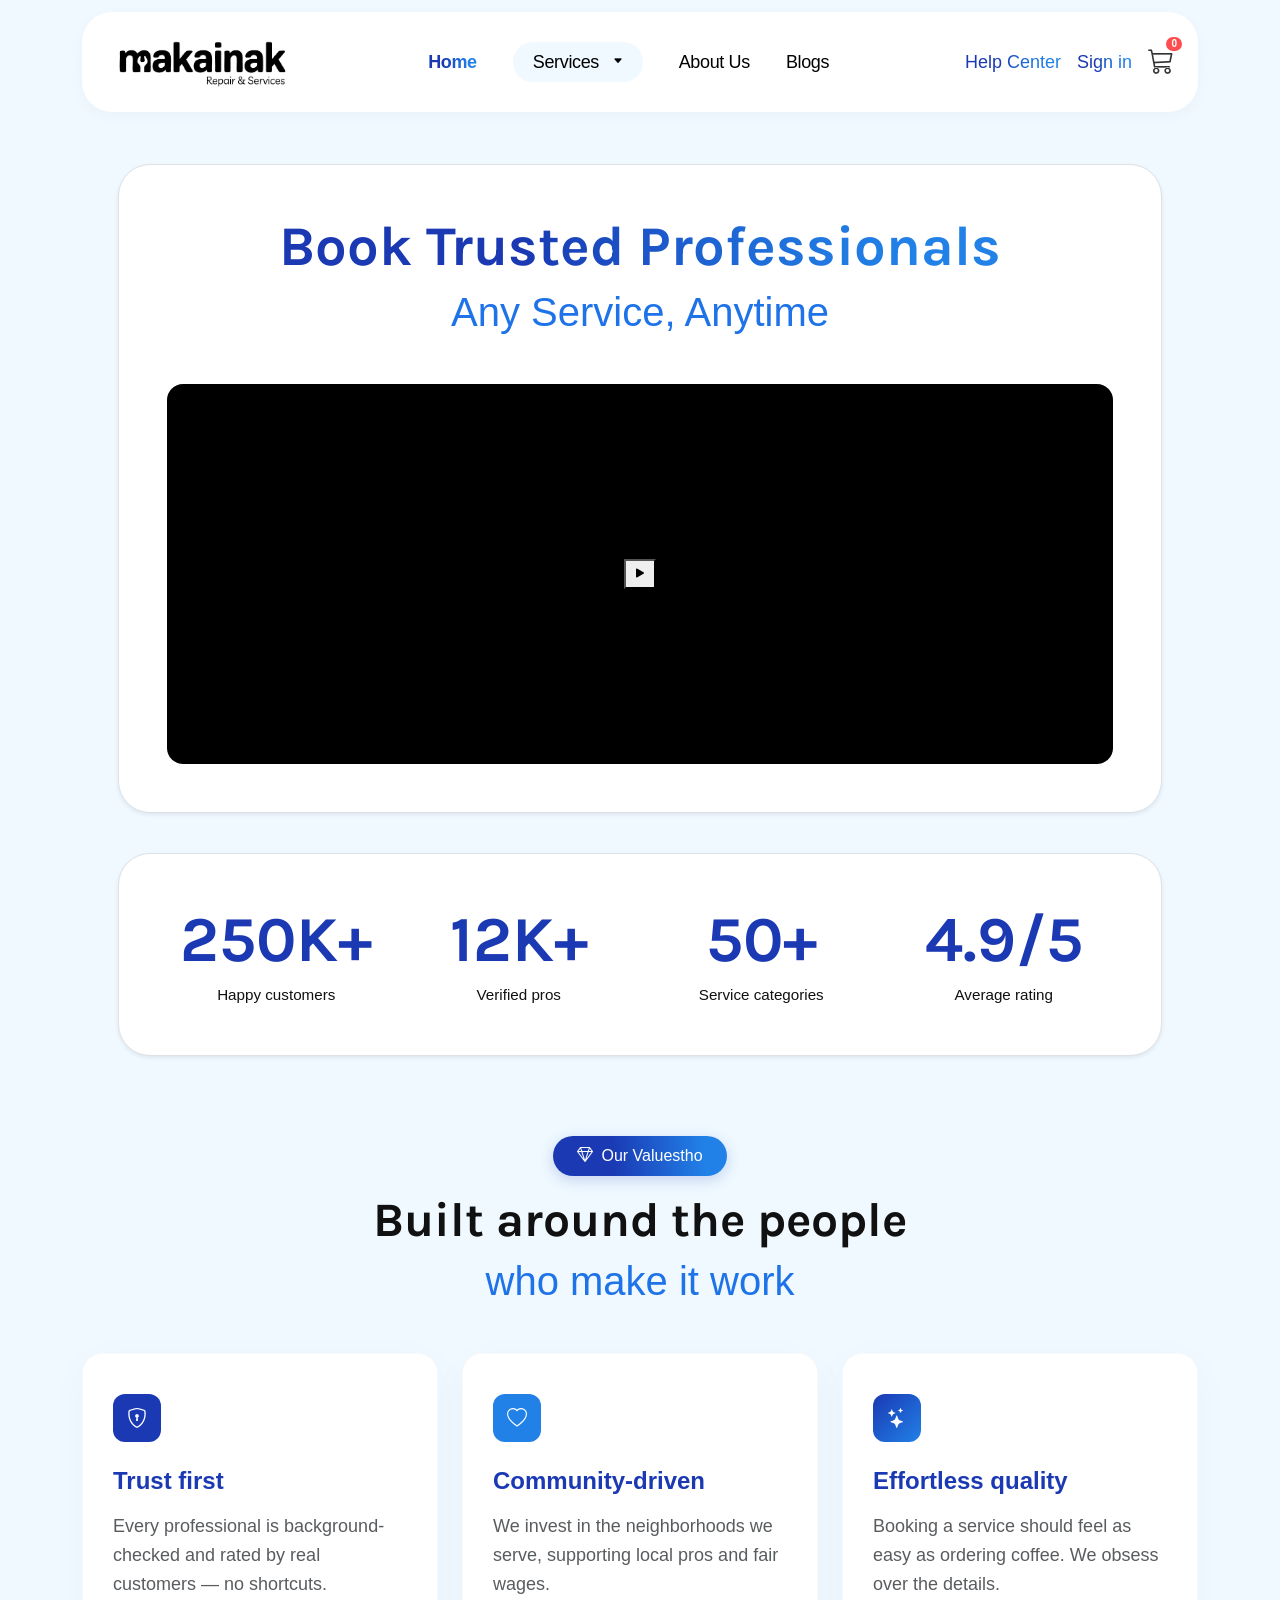
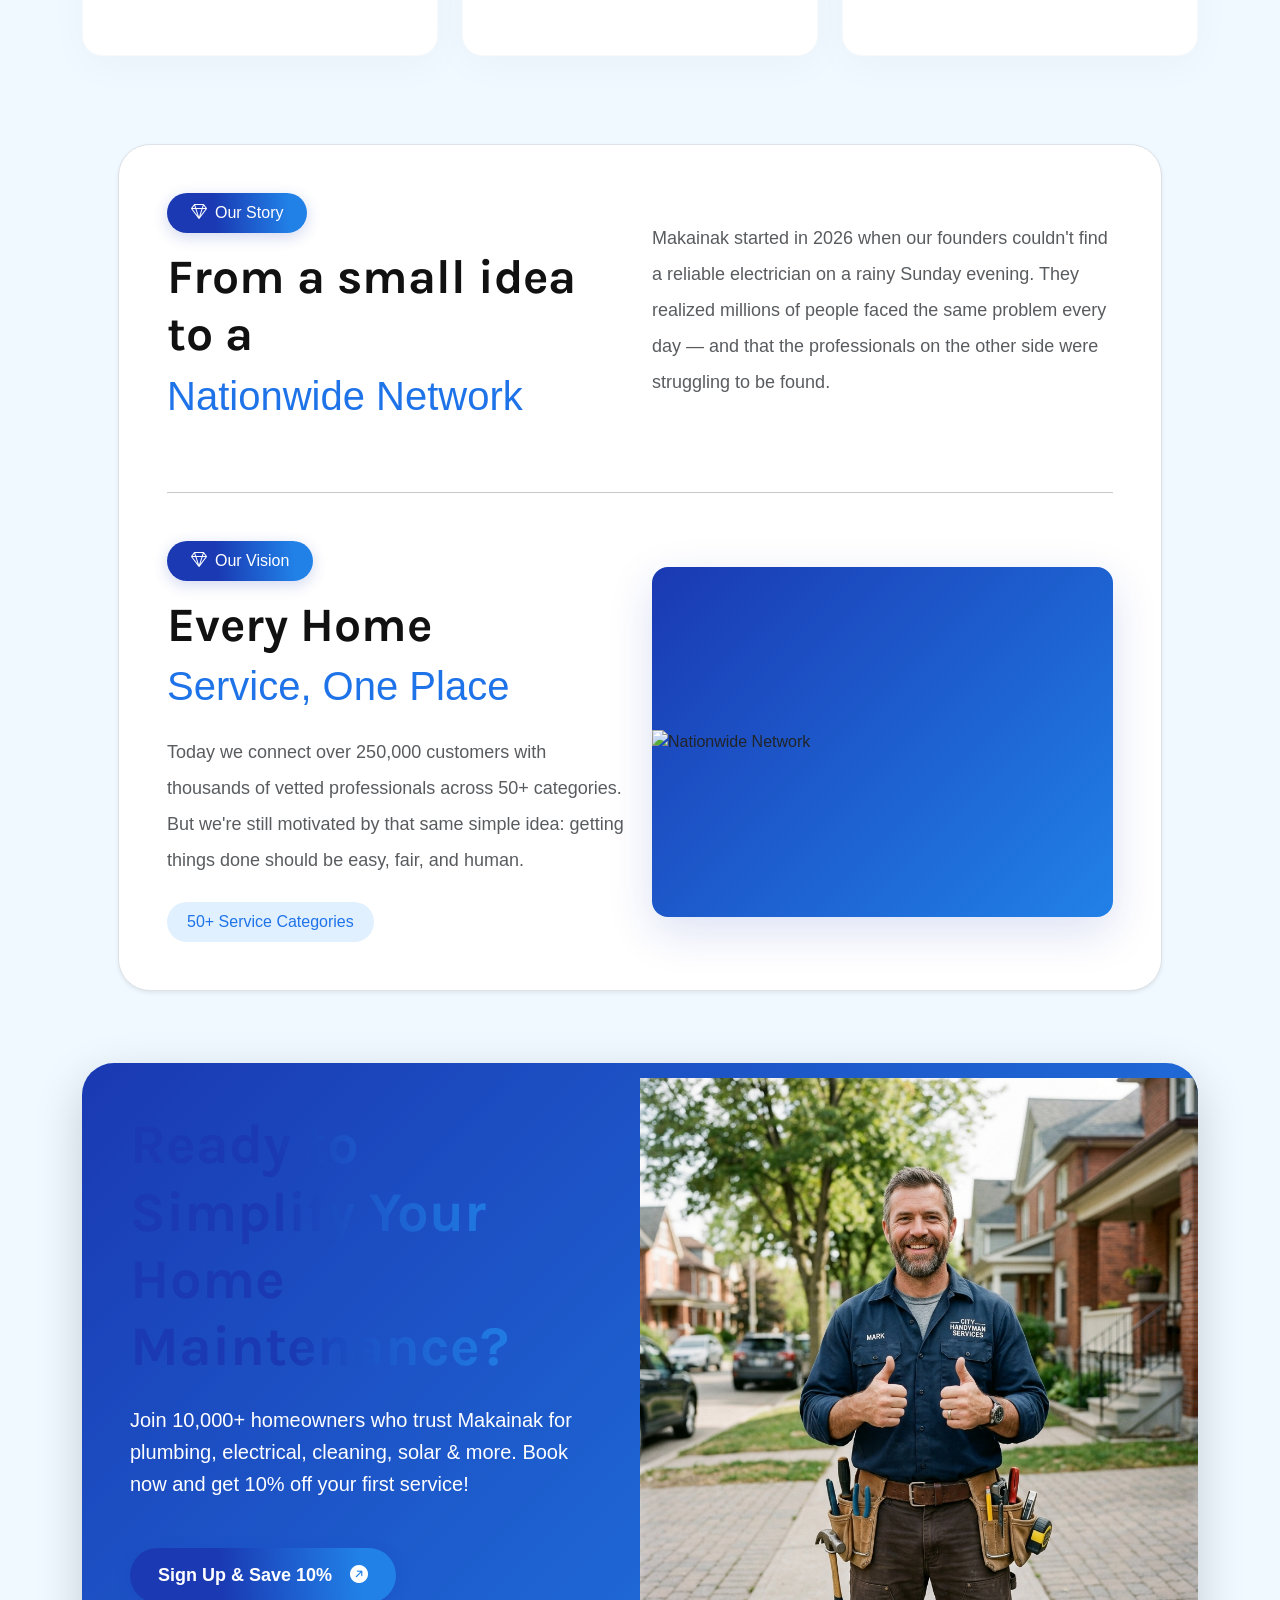
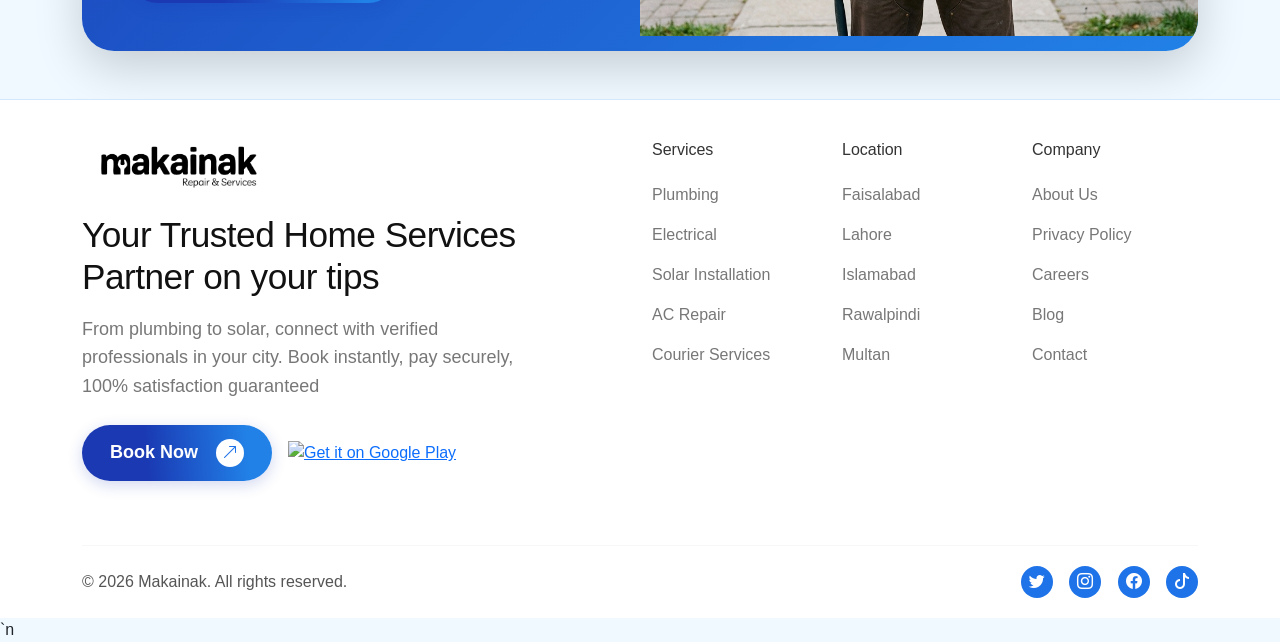
==== commit 1ff494fe: "privacy and policy" ====
--- a/about.html
+++ b/about.html
@@ -108,7 +108,7 @@
 
             <!-- Trust / Legal terms and Support Links -->
             <div class="auth-terms-support">
-              <p class="terms-text">This is a secured 256-bit SSL encrypted connection. By signing in you agree to our <a href="#">Privacy Policy</a> &amp; <a href="#">Terms of Service</a>.</p>
+              <p class="terms-text">This is a secured 256-bit SSL encrypted connection. By signing in you agree to our <a href="privacy-policy.html">Privacy Policy</a> &amp; <a href="#">Terms of Service</a>.</p>
               <p class="support-text">Having trouble? <a href="contact.html">Contact security support</a></p>
             </div>
           </div>
@@ -205,7 +205,7 @@
 
             <!-- Trust / Legal terms and Support Links -->
             <div class="auth-terms-support">
-              <p class="terms-text">This is a secured 256-bit SSL encrypted connection. By signing in you agree to our <a href="#">Privacy Policy</a> &amp; <a href="#">Terms of Service</a>.</p>
+              <p class="terms-text">This is a secured 256-bit SSL encrypted connection. By signing in you agree to our <a href="privacy-policy.html">Privacy Policy</a> &amp; <a href="#">Terms of Service</a>.</p>
               <p class="support-text">Having trouble? <a href="contact.html">Contact security support</a></p>
             </div>
           </div>
@@ -779,6 +779,7 @@
               class="toggle-icon d-md-none">+</span></h5>
           <ul class="list-unstyled footer-list">
             <li><a href="about.html" class="text-decoration-none text-reset">About Us</a></li>
+            <li><a href="privacy-policy.html" class="text-decoration-none text-reset">Privacy Policy</a></li>
             <li><a href="careers.html" class="text-decoration-none text-reset">Careers</a></li>
             <li><a href="blog.html" class="text-decoration-none text-reset">Blog</a></li>
             <li><a href="contact.html" class="text-decoration-none text-reset">Contact</a></li>
